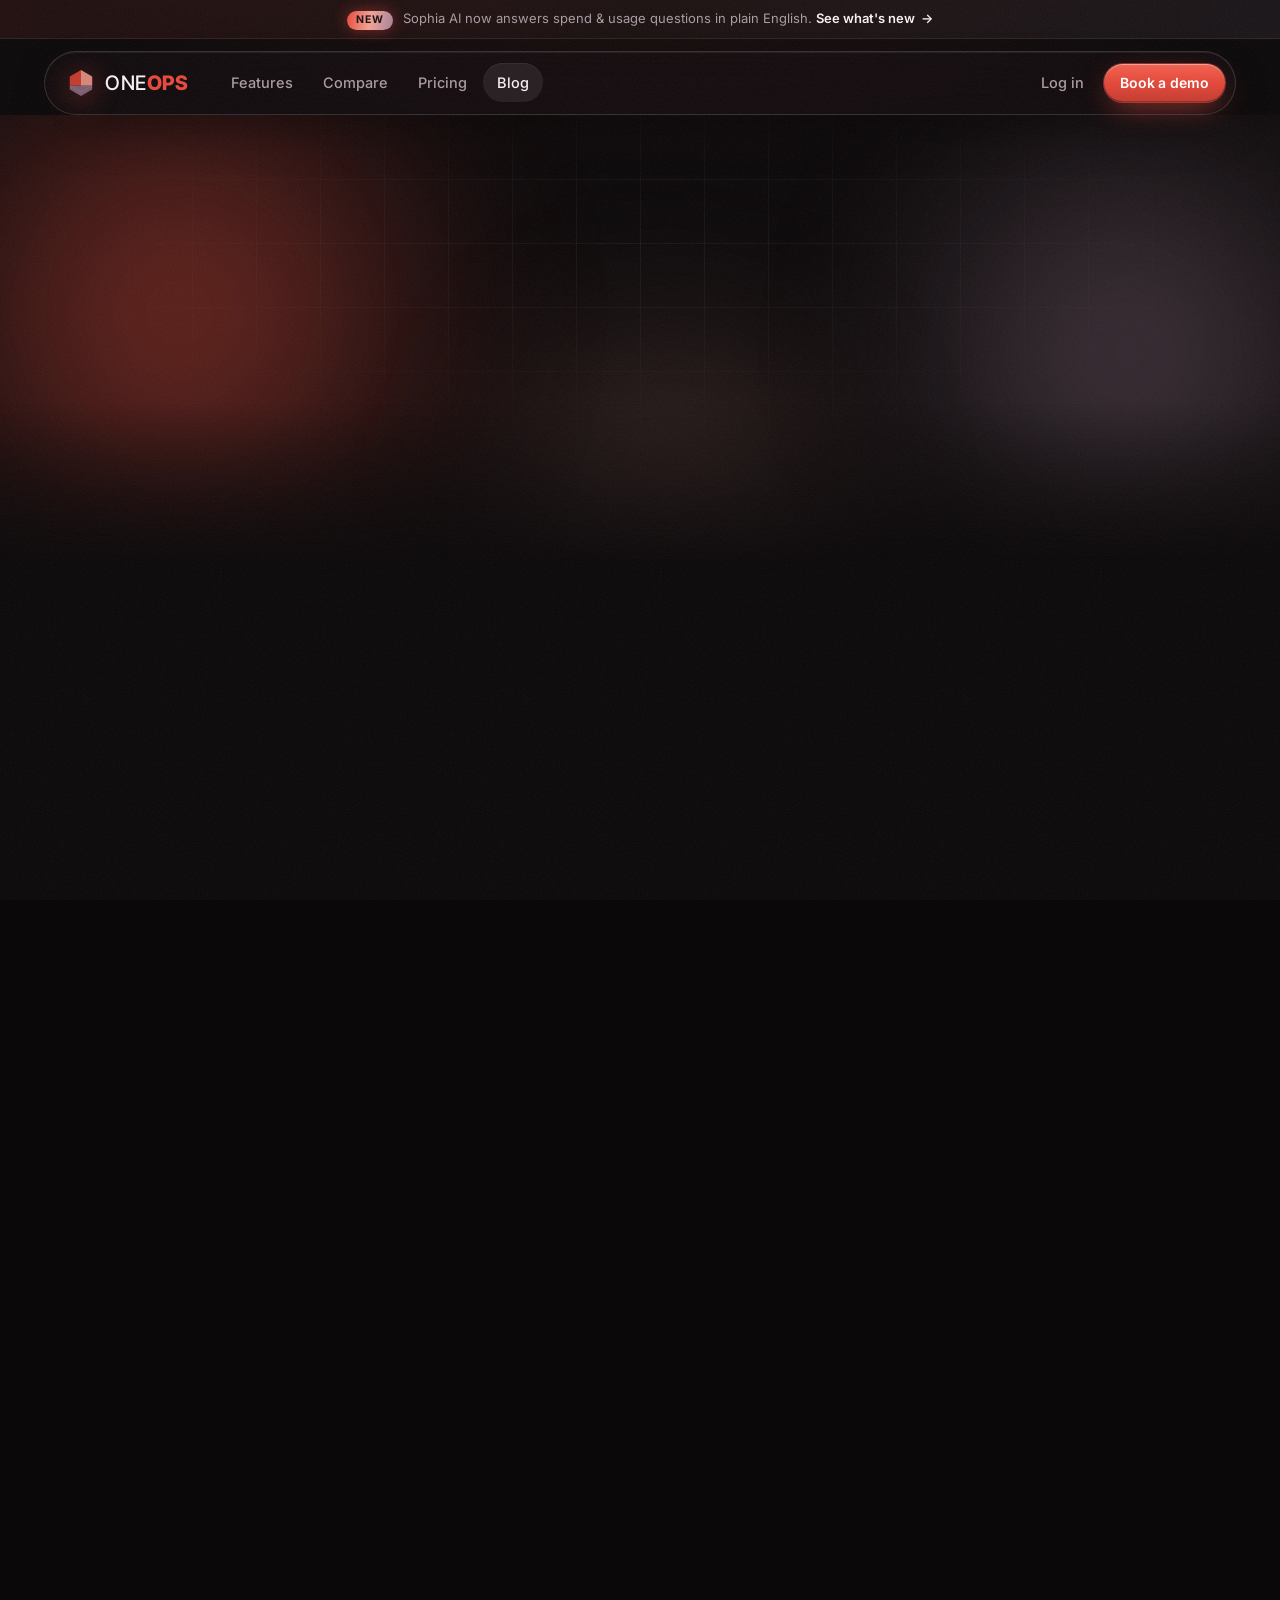
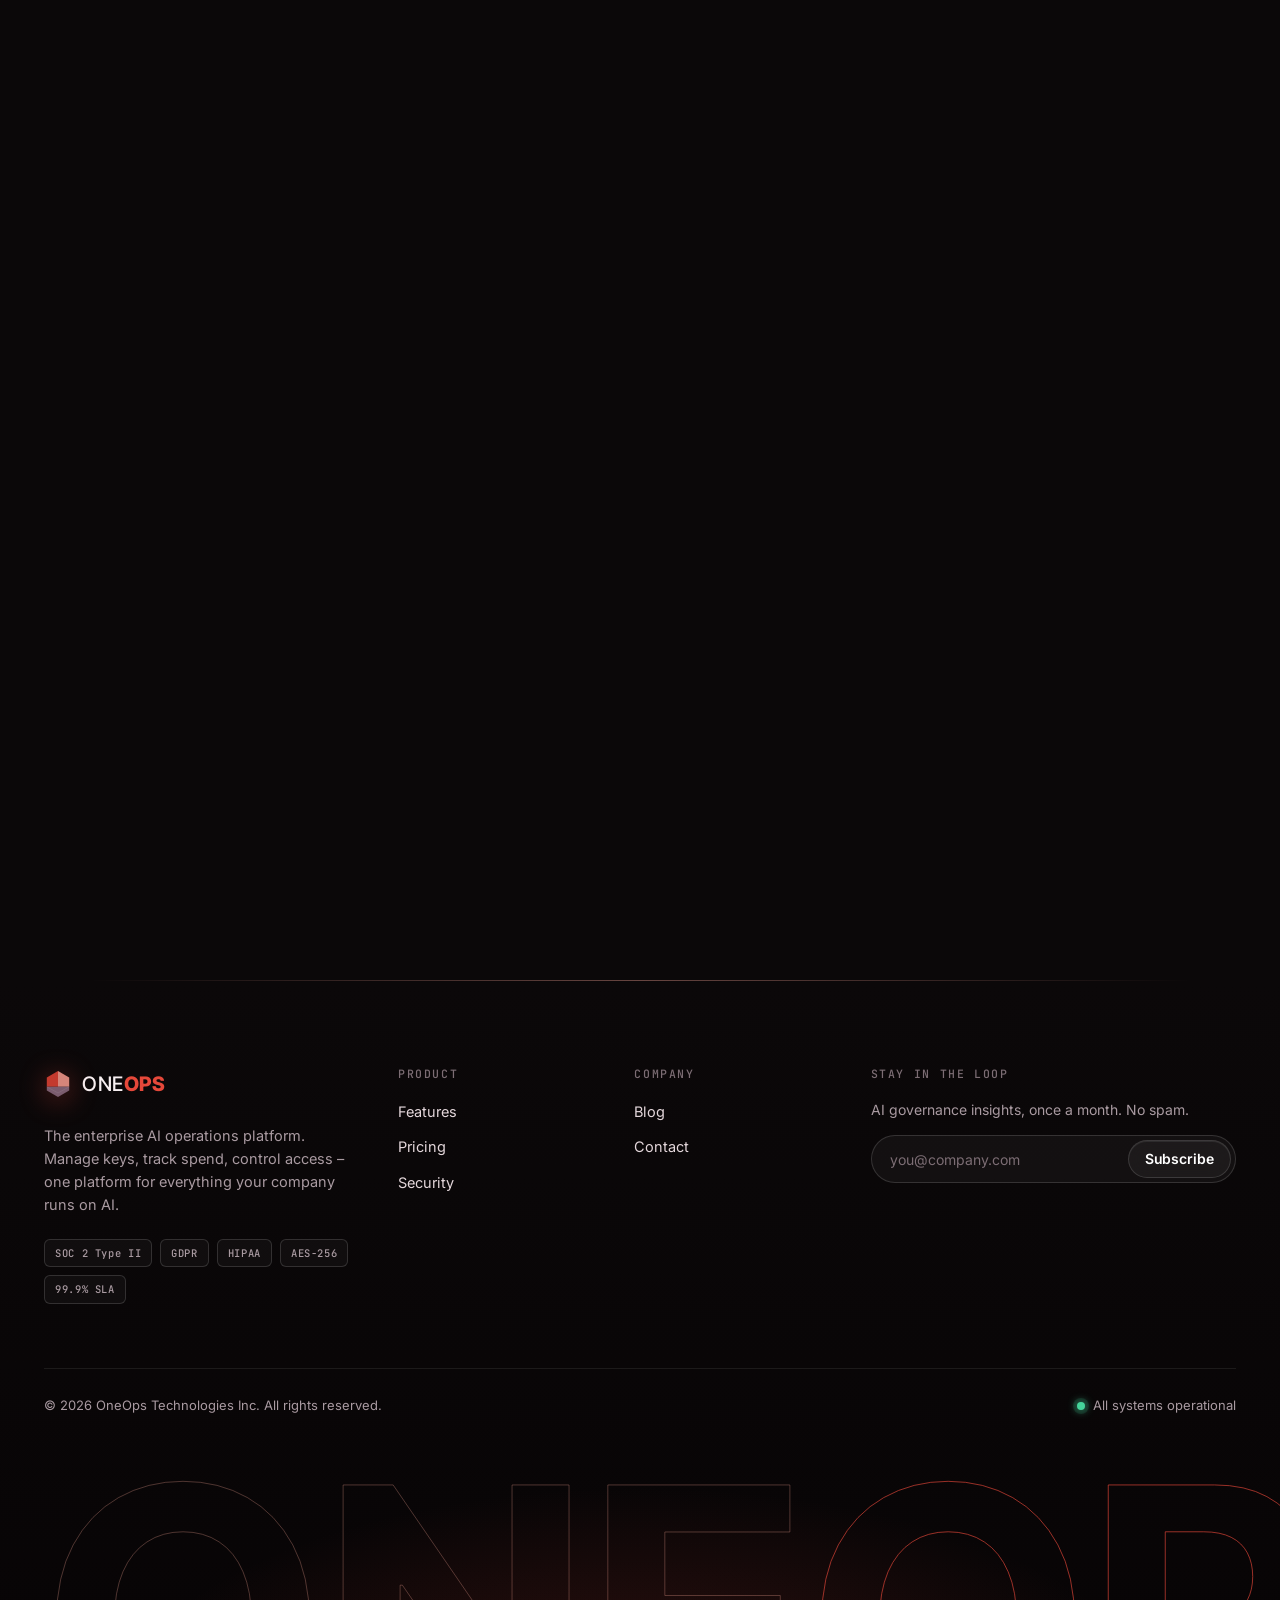
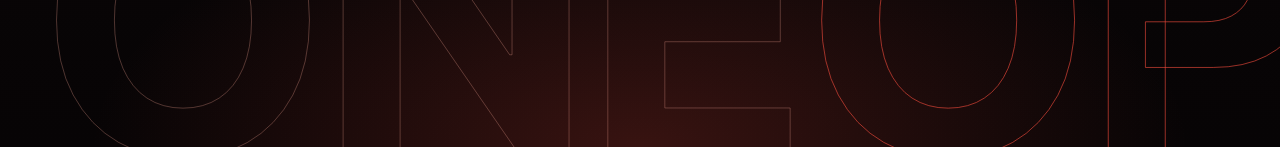
==== blog.html @ b93649b6 "Update OneOps website design (Design 3 enhancements)" ====
<!DOCTYPE html>
<html lang="en">
<head>
  <meta charset="utf-8">
  <meta name="viewport" content="width=device-width, initial-scale=1">
  <title>Blog | OneOps</title>
  <meta name="description" content="Discover strategies, frameworks, and practical solutions for governing AI, securing API keys, controlling spend, and scaling enterprise AI.">
  <meta name="theme-color" content="#0B0809">
  <link rel="icon" type="image/png" href="img/favicon.png">
  <link rel="preconnect" href="https://fonts.googleapis.com">
  <link rel="preconnect" href="https://fonts.gstatic.com" crossorigin>
  <link href="https://fonts.googleapis.com/css2?family=Inter:wght@400;500;600;700&family=Inter+Tight:wght@500;600;700;800&family=Instrument+Serif:ital@0;1&family=JetBrains+Mono:wght@400;500;600&display=swap" rel="stylesheet">
  <link rel="stylesheet" href="css/style.css">
  <link rel="stylesheet" href="css/pages.css">
  <script src="js/main.js" defer></script>
  <script src="js/fx.js" defer></script>
  <script type="application/ld+json">
  {
    "@context": "https://schema.org",
    "@type": "Blog",
    "name": "The OneOps Blog",
    "url": "https://oneops.pro/blog.html",
    "blogPost": [
      {
        "@type": "BlogPosting",
        "headline": "How to Control AI Spending Across Your Organization",
        "datePublished": "2026-09-15",
        "url": "https://oneops.pro/blog/how-to-control-ai-spending-across-your-organization.html"
      },
      {
        "@type": "BlogPosting",
        "headline": "Hidden Challenges of Managing Multiple AI Providers",
        "datePublished": "2026-08-08",
        "url": "https://oneops.pro/blog/hidden-challenges-of-managing-multiple-ai-providers.html"
      },
      {
        "@type": "BlogPosting",
        "headline": "Why AI Governance Is the Next Big Enterprise Priority",
        "datePublished": "2026-07-23",
        "url": "https://oneops.pro/blog/why-ai-governance-is-the-next-big-enterprise-priority.html"
      }
    ]
  }
  </script>
</head>
<body class="page-blog">
<div class="announce">
  <span class="tag">NEW</span><span class="hide-sm">Sophia AI now answers spend &amp; usage questions in plain English. </span><a href="index.html#beyond">See what's new <span aria-hidden="true">→</span></a>
</div>
<header class="nav" id="nav">
  <div class="container nav-inner">
    <a class="logo" href="index.html" aria-label="OneOps home">
      <svg viewBox="0 0 100 100" aria-hidden="true"><path d="M50 4 L90 27 L90 60 L50 60 Z" fill="#D5857A"/><path d="M50 4 L10 27 L10 60 L50 60 Z" fill="#C33A2E"/><path d="M10 60 L50 60 L90 60 L90 73 L50 96 L10 73 Z" fill="#7A5C6E"/><path d="M10 60 L50 82 L90 60" fill="none" stroke="#fff" stroke-opacity=".18" stroke-width="1.5"/></svg>
      <span>ONE</span><b>OPS</b>
    </a>
    <nav class="nav-links" aria-label="Primary">
      <a href="features.html">Features</a>
      <a href="index.html#compare">Compare</a>
      <a href="index.html#pricing">Pricing</a>
      <a href="blog.html" class="active" aria-current="page">Blog</a>
    </nav>
    <div class="nav-cta">
      <a class="login" href="https://app.oneops.pro">Log in</a>
      <button class="btn btn-primary btn-sm" data-open-demo>Book a demo</button>
    </div>
    <button class="nav-toggle" aria-label="Open menu" aria-expanded="false"><span></span></button>
  </div>
</header>

<main id="main">
  <section class="page-hero aurora-hero blog-hero">
    <div class="hero-bg" aria-hidden="true"></div>
    <div class="aurora" aria-hidden="true"><i></i><i></i><i></i></div>
    <div class="hero-grid" aria-hidden="true"></div>
    <div class="container">
      <div class="section-head reveal">
        <span class="eyebrow">Insights</span>
        <h1 data-split>The OneOps <span class="serif">Blog</span></h1>
        <p>Discover strategies, frameworks, and practical solutions for governing AI, securing API keys, controlling spend, and scaling enterprise AI.</p>
      </div>
    </div>
  </section>

  <div class="container">
    <div class="blog-tools reveal blur">
      <label class="search glass-search">
        <svg viewBox="0 0 24 24" fill="none" stroke="currentColor" stroke-width="2" stroke-linecap="round" stroke-linejoin="round" aria-hidden="true"><circle cx="11" cy="11" r="7"/><path d="M20 20l-3.5-3.5"/></svg>
        <span class="sr-only">Search articles</span>
        <input type="search" id="blog-search" placeholder="Search articles…" autocomplete="off">
        <kbd aria-hidden="true">/</kbd>
      </label>
    </div>

    <a class="featured-post reveal scale" data-spotlight href="blog/how-to-control-ai-spending-across-your-organization.html">
      <div class="img"><div class="px" data-parallax="-0.06" data-parallax-min="961"><img src="img/blog-1-spend-control.webp" alt="How to Control AI Spending Across Your Organization" width="1200" height="750"></div></div>
      <div class="body">
        <span class="cat">Featured · Cost Management</span>
        <h2>How to Control AI Spending Across Your Organization</h2>
        <p>Learn how to control AI spending across your organization with practical strategies for cost optimization, governance, usage monitoring, and smarter AI investments.</p>
        <div class="post-meta"><time datetime="2026-09-15">Sep 15, 2026</time><span class="sep"></span><span>7 min read</span></div>
        <span class="read-more">Read article <svg viewBox="0 0 24 24" fill="none" stroke="currentColor" stroke-width="2" stroke-linecap="round" stroke-linejoin="round" aria-hidden="true"><path d="M5 12h14M13 5l7 7-7 7"/></svg></span>
      </div>
    </a>

    <div class="post-grid">
      <a class="post-card reveal" data-spotlight href="blog/how-to-control-ai-spending-across-your-organization.html" data-title="how to control ai spending across your organization learn how to control ai spending across your organization with practical strategies for cost optimization, governance, usage monitoring, and smarter ai investments.">
          <div class="img"><img src="img/blog-1-spend-control.webp" alt="How to Control AI Spending Across Your Organization" loading="lazy" width="800" height="500"></div>
          <div class="body">
            <span class="cat">Cost Management</span>
            <h3>How to Control AI Spending Across Your Organization</h3>
            <p>Learn how to control AI spending across your organization with practical strategies for cost optimization, governance, usage monitoring, and smarter AI investments.</p>
            <div class="post-meta"><time datetime="2026-09-15">Sep 15, 2026</time><span class="sep"></span><span>7 min read</span></div>
          </div>
        </a>
      <a class="post-card reveal d1" data-spotlight href="blog/hidden-challenges-of-managing-multiple-ai-providers.html" data-title="hidden challenges of managing multiple ai providers discover the hidden challenges of managing multiple ai providers and learn how enterprise ai governance and ai api key management improve control.">
          <div class="img"><img src="img/blog-2-multi-provider.webp" alt="Hidden Challenges of Managing Multiple AI Providers" loading="lazy" width="800" height="500"></div>
          <div class="body">
            <span class="cat">Operations</span>
            <h3>Hidden Challenges of Managing Multiple AI Providers</h3>
            <p>Discover the hidden challenges of managing multiple AI providers and learn how Enterprise AI Governance and AI API key management improve control.</p>
            <div class="post-meta"><time datetime="2026-08-08">Aug 8, 2026</time><span class="sep"></span><span>6 min read</span></div>
          </div>
        </a>
      <a class="post-card reveal d2" data-spotlight href="blog/why-ai-governance-is-the-next-big-enterprise-priority.html" data-title="why ai governance is the next big enterprise priority ai governance is becoming a top enterprise priority. learn how organizations can manage ai risks, ensure compliance, and scale ai responsibly.">
          <div class="img"><img src="img/blog-3-ai-governance.webp" alt="Why AI Governance Is the Next Big Enterprise Priority" loading="lazy" width="800" height="500"></div>
          <div class="body">
            <span class="cat">Governance</span>
            <h3>Why AI Governance Is the Next Big Enterprise Priority</h3>
            <p>AI governance is becoming a top enterprise priority. Learn how organizations can manage AI risks, ensure compliance, and scale AI responsibly.</p>
            <div class="post-meta"><time datetime="2026-07-23">Jul 23, 2026</time><span class="sep"></span><span>5 min read</span></div>
          </div>
        </a>
    </div>
    <p class="no-results">No articles match your search.</p>
  </div>

  <div class="blog-spacer" aria-hidden="true"></div>
  <section class="cta">
    <div class="container">
      <div class="cta-box reveal scale">
        <svg class="cta-mark" viewBox="0 0 100 100" aria-hidden="true"><path d="M50 4 L90 27 L90 60 L50 60 Z" fill="#D5857A"/><path d="M50 4 L10 27 L10 60 L50 60 Z" fill="#C33A2E"/><path d="M10 60 L50 60 L90 60 L90 73 L50 96 L10 73 Z" fill="#7A5C6E"/><path d="M10 60 L50 82 L90 60" fill="none" stroke="#fff" stroke-opacity=".18" stroke-width="1.5"/></svg>
        <h2 data-split>Ready to get <span class="serif">started?</span></h2>
        <p>See how OneOps helps enterprises govern AI, manage API keys, and scale AI tools with confidence.</p>
        <div class="hero-ctas">
          <button class="btn btn-primary" data-open-demo data-magnetic>Book a demo <svg viewBox="0 0 24 24" fill="none" stroke="currentColor" stroke-width="2" stroke-linecap="round" stroke-linejoin="round"><path d="M5 12h14M13 5l7 7-7 7"/></svg></button>
          <button class="btn btn-outline-light" data-open-demo>Start free trial — no card needed</button>
        </div>
      </div>
    </div>
  </section>
</main>

<footer class="footer">
  <div class="container">
    <div class="footer-top">
      <div class="footer-brand">
        <a class="logo" href="index.html"><svg viewBox="0 0 100 100" aria-hidden="true"><path d="M50 4 L90 27 L90 60 L50 60 Z" fill="#D5857A"/><path d="M50 4 L10 27 L10 60 L50 60 Z" fill="#C33A2E"/><path d="M10 60 L50 60 L90 60 L90 73 L50 96 L10 73 Z" fill="#7A5C6E"/><path d="M10 60 L50 82 L90 60" fill="none" stroke="#fff" stroke-opacity=".18" stroke-width="1.5"/></svg><span>ONE</span><b>OPS</b></a>
        <p>The enterprise AI operations platform. Manage keys, track spend, control access – one platform for everything your company runs on AI.</p>
        <div class="badges"><span>SOC 2 Type II</span><span>GDPR</span><span>HIPAA</span><span>AES-256</span><span>99.9% SLA</span></div>
      </div>
      <div>
        <h4>Product</h4>
        <ul><li><a href="features.html">Features</a></li><li><a href="index.html#pricing">Pricing</a></li><li><a href="index.html#security">Security</a></li></ul>
      </div>
      <div>
        <h4>Company</h4>
        <ul><li><a href="blog.html">Blog</a></li><li><a href="#" data-open-demo>Contact</a></li></ul>
      </div>
      <div class="newsletter">
        <h4>Stay in the loop</h4>
        <p>AI governance insights, once a month. No spam.</p>
        <form class="nl" novalidate>
          <input type="email" placeholder="you@company.com" aria-label="Work email" required>
          <button class="btn btn-dark btn-sm" type="submit">Subscribe</button>
        </form>
        <div class="msg" aria-live="polite"></div>
      </div>
    </div>
    <div class="footer-bottom">
      <span>© <span data-year>2026</span> OneOps Technologies Inc. All rights reserved.</span>
      <span class="status-dot">All systems operational</span>
    </div>
    <div class="footer-word" aria-hidden="true">ONE<b>OPS</b></div>
  </div>
</footer>

<div class="modal" id="demo-modal" role="dialog" aria-modal="true" aria-labelledby="demo-title" aria-hidden="true">
  <div class="modal-backdrop" data-close-modal></div>
  <div class="modal-dialog">
    <button class="modal-close" data-close-modal aria-label="Close"><svg viewBox="0 0 24 24" fill="none" stroke="currentColor" stroke-width="2.2" stroke-linecap="round"><path d="M6 6l12 12M18 6L6 18"/></svg></button>
    <aside class="modal-aside">
      <a class="logo" style="color:#fff"><svg viewBox="0 0 100 100" aria-hidden="true"><path d="M50 4 L90 27 L90 60 L50 60 Z" fill="#D5857A"/><path d="M50 4 L10 27 L10 60 L50 60 Z" fill="#C33A2E"/><path d="M10 60 L50 60 L90 60 L90 73 L50 96 L10 73 Z" fill="#7A5C6E"/><path d="M10 60 L50 82 L90 60" fill="none" stroke="#fff" stroke-opacity=".18" stroke-width="1.5"/></svg><span>ONE</span><b style="color:var(--salmon)">OPS</b></a>
      <h3>Get early access to OneOps</h3>
      <p>Be among the first to manage your enterprise AI stack.</p>
      <ul>
        <li><svg viewBox="0 0 24 24" fill="none" stroke="currentColor" stroke-width="2.4" stroke-linecap="round" stroke-linejoin="round"><path d="M20 6L9 17l-5-5"/></svg>A personalised 30-minute walkthrough</li>
        <li><svg viewBox="0 0 24 24" fill="none" stroke="currentColor" stroke-width="2.4" stroke-linecap="round" stroke-linejoin="round"><path d="M20 6L9 17l-5-5"/></svg>14-day free trial, no credit card required</li>
        <li><svg viewBox="0 0 24 24" fill="none" stroke="currentColor" stroke-width="2.4" stroke-linecap="round" stroke-linejoin="round"><path d="M20 6L9 17l-5-5"/></svg>Connect your first provider in minutes</li>
      </ul>
      <div class="mq">“We caught a $4,000 overage before it happened.”<b>Morgan K. · CTO, Series B SaaS</b></div>
    </aside>
    <div class="modal-form">
      <h4 id="demo-title">Book your demo</h4>
      <p>Tell us a little about your team and we’ll be in touch within one business day.</p>
      <form id="demo-form" novalidate>
        <div class="form-grid">
          <div class="field"><label for="f-name">Full name <i>*</i></label><input id="f-name" name="name" required autocomplete="name"><div class="err">Please enter your name.</div></div>
          <div class="field"><label for="f-email">Work email <i>*</i></label><input id="f-email" name="email" type="email" required autocomplete="email"><div class="err">Please enter a valid work email.</div></div>
          <div class="field"><label for="f-company">Company name <i>*</i></label><input id="f-company" name="company" required autocomplete="organization"><div class="err">Please enter your company.</div></div>
          <div class="field"><label for="f-role">Job title / role <i>*</i></label><input id="f-role" name="role" required placeholder="CTO, CISO, Head of IT…"><div class="err">Please enter your role.</div></div>
          <div class="field"><label for="f-phone">Phone number</label><input id="f-phone" name="phone" type="tel" autocomplete="tel"></div>
          <div class="field"><label for="f-site">Website</label><input id="f-site" name="website" placeholder="company.com"></div>
          <div class="field full"><label for="f-msg">Requirements</label><textarea id="f-msg" name="message" placeholder="AI governance, spend or compliance needs…"></textarea></div>
        </div>
        <div class="form-foot">
          <button class="btn btn-primary btn-block" type="submit">Request my demo</button>
          <small>By submitting, you agree to our Privacy Policy. We never share your data.</small>
        </div>
      </form>
      <div class="form-success" aria-live="polite">
        <div class="ok"><svg viewBox="0 0 24 24" fill="none" stroke="currentColor" stroke-width="2.6" stroke-linecap="round" stroke-linejoin="round"><path d="M20 6L9 17l-5-5"/></svg></div>
        <h4>You’re on the list!</h4>
        <p>Thanks — our team will reach out within one business day to schedule your demo.</p>
      </div>
    </div>
  </div>
</div>
<script>
/* Blog index: press "/" to focus search */
document.addEventListener('keydown', function (e) {
  var t = e.target, s = document.getElementById('blog-search');
  if (e.key !== '/' || !s || e.ctrlKey || e.metaKey || e.altKey) return;
  if (t && (t.isContentEditable || /^(INPUT|TEXTAREA|SELECT)$/.test(t.tagName))) return;
  e.preventDefault(); s.focus();
});
</script>
</body>
</html>
---- css/style.css ----
/* =========================================================
   OneOps — Enterprise AI Governance Platform
   "Ember Night" design system — dark, cinematic, warm.
   Global stylesheet: tokens, base, FX primitives, components.
   Page CSS (home.css / pages.css) must only use these tokens.
   ========================================================= */

@font-face {
  font-family: "Thunder";
  src: url("../assets/fonts/Thunder-BoldLC.woff2") format("woff2");
  font-weight: 700 900;
  font-style: normal;
  font-display: swap;
}

@property --angle {
  syntax: "<angle>";
  inherits: false;
  initial-value: 0deg;
}

:root {
  color-scheme: dark;

  /* Surfaces */
  --bg: #0B0809;
  --bg-2: #110C0E;
  --bg-3: #171114;
  --surface: rgba(255, 255, 255, .035);
  --surface-solid: #161014;
  --surface-2: rgba(255, 255, 255, .06);

  /* Ink */
  --ink: #F7EFF1;
  --ink-2: #E4D7DB;
  --muted: #A99AA1;
  --muted-2: #7C6D74;
  --line: rgba(255, 255, 255, .08);
  --line-2: rgba(255, 255, 255, .14);

  /* Brand */
  --red: #E5483A;
  --red-600: #C33A2E;
  --red-700: #8C261D;
  --salmon: #F2A193;
  --mauve: #A3829A;
  --charcoal: #3A2E34;
  --blush: rgba(229, 72, 58, .18);
  --blush-2: rgba(229, 72, 58, .10);

  /* Status */
  --ok: #45D49A;
  --ok-bg: rgba(69, 212, 154, .12);
  --warn: #F4B860;
  --warn-bg: rgba(244, 184, 96, .12);

  --grad-brand: linear-gradient(100deg, #E5483A 0%, #F2A193 50%, #A3829A 100%);

  /* Type */
  --font: "Inter", system-ui, sans-serif;
  --font-display: "Inter Tight", "Inter", sans-serif;
  --font-serif: "Instrument Serif", Georgia, serif;
  --font-mega: "Thunder", "Inter Tight", sans-serif;
  --font-mono: "JetBrains Mono", ui-monospace, monospace;

  /* Motion */
  --ease: cubic-bezier(.2, .7, .2, 1);
  --ease-out-expo: cubic-bezier(.16, 1, .3, 1);

  /* Shape */
  --r-sm: 10px;
  --r: 14px;
  --r-lg: 20px;
  --r-xl: 28px;
  --container: 1240px;

  /* Derived (internal, but safe for page CSS to use) */
  --card-bg: linear-gradient(180deg, rgba(31, 23, 27, .92) 0%, rgba(18, 13, 15, .96) 100%);
  --card-border: linear-gradient(160deg, rgba(255, 255, 255, .17) 0%, rgba(255, 255, 255, .06) 30%, rgba(255, 255, 255, .03) 65%, rgba(242, 161, 147, .14) 100%);
  --card-border-hot: linear-gradient(160deg, rgba(242, 161, 147, .6) 0%, rgba(229, 72, 58, .22) 35%, rgba(255, 255, 255, .05) 65%, rgba(163, 130, 154, .4) 100%);
  --shadow-sm: 0 1px 2px rgba(0, 0, 0, .5);
  --shadow: inset 0 1px 0 rgba(255, 255, 255, .06), 0 1px 2px rgba(0, 0, 0, .45), 0 24px 48px -24px rgba(0, 0, 0, .85);
  --shadow-lg: inset 0 1px 0 rgba(255, 255, 255, .07), 0 2px 4px rgba(0, 0, 0, .4), 0 50px 100px -30px rgba(0, 0, 0, .9), 0 30px 80px -40px rgba(229, 72, 58, .25);
  --glow-red: 0 0 0 1px rgba(229, 72, 58, .35), 0 12px 40px -10px rgba(229, 72, 58, .55);
  --nav-h: 64px;
}

/* =========================================================
   Base
   ========================================================= */
*, *::before, *::after { box-sizing: border-box; }
html { scroll-behavior: smooth; -webkit-text-size-adjust: 100%; background: var(--bg); overflow-x: hidden; overflow-x: clip; }
body {
  margin: 0;
  font-family: var(--font);
  font-size: 16px;
  line-height: 1.6;
  color: var(--ink-2);
  background:
    radial-gradient(1100px 620px at 50% -260px, rgba(229, 72, 58, .13), transparent 70%) no-repeat,
    var(--bg);
  -webkit-font-smoothing: antialiased;
  -moz-osx-font-smoothing: grayscale;
  text-rendering: optimizeLegibility;
  overflow-x: hidden;
  overflow-x: clip;
}
/* Film grain */
body::after {
  content: ""; position: fixed; inset: 0; z-index: 80; pointer-events: none;
  opacity: .05;
  background-image: url("data:image/svg+xml,%3Csvg xmlns='http://www.w3.org/2000/svg' width='220' height='220'%3E%3Cfilter id='n'%3E%3CfeTurbulence type='fractalNoise' baseFrequency='.85' numOctaves='3' stitchTiles='stitch'/%3E%3CfeColorMatrix values='0 0 0 0 1 0 0 0 0 1 0 0 0 0 1 0 0 0 1 0'/%3E%3C/filter%3E%3Crect width='100%25' height='100%25' filter='url(%23n)'/%3E%3C/svg%3E");
  background-size: 220px 220px;
}
img, svg, video { display: block; max-width: 100%; }
a { color: inherit; text-decoration: none; }
button { font: inherit; color: inherit; cursor: pointer; border: 0; background: none; }
input, select, textarea { font: inherit; color: inherit; }
option { background: var(--surface-solid); color: var(--ink); }
h1, h2, h3, h4, h5 { font-family: var(--font-display); color: var(--ink); margin: 0; letter-spacing: -0.025em; line-height: 1.1; font-weight: 650; }
p { margin: 0; }
ul { margin: 0; padding: 0; list-style: none; }
::selection { background: rgba(229, 72, 58, .4); color: #fff; }
:focus-visible { outline: 2px solid var(--salmon); outline-offset: 3px; border-radius: 6px; }

/* Scrollbars */
* { scrollbar-width: thin; scrollbar-color: rgba(255, 255, 255, .16) transparent; }
::-webkit-scrollbar { width: 10px; height: 10px; }
::-webkit-scrollbar-track { background: transparent; }
::-webkit-scrollbar-thumb { background: rgba(255, 255, 255, .14); border-radius: 99px; border: 2px solid transparent; background-clip: padding-box; }
::-webkit-scrollbar-thumb:hover { background-color: rgba(255, 255, 255, .24); }

.container { width: 100%; max-width: var(--container); margin: 0 auto; padding: 0 24px; }
.sr-only { position: absolute; width: 1px; height: 1px; overflow: hidden; clip: rect(0 0 0 0); white-space: nowrap; }

/* =========================================================
   Typography helpers & utilities
   ========================================================= */
.serif { font-family: var(--font-serif); font-style: italic; font-weight: 400; letter-spacing: -0.01em; }
.mega { font-family: var(--font-mega); font-weight: 700; text-transform: uppercase; line-height: .85; letter-spacing: .005em; }
.mono { font-family: var(--font-mono); }
.eyebrow {
  display: inline-flex; align-items: center; gap: 10px;
  font-family: var(--font-mono); font-size: 12px; font-weight: 500; letter-spacing: .14em;
  color: var(--salmon); text-transform: uppercase;
}
.eyebrow::before {
  content: ""; width: 6px; height: 6px; border-radius: 50%; flex: none;
  background: var(--red);
  box-shadow: 0 0 0 3px rgba(229, 72, 58, .18), 0 0 12px 2px rgba(229, 72, 58, .8);
}
.section-head { max-width: 820px; margin: 0 auto 64px; text-align: center; }
.section-head.left { margin-left: 0; text-align: left; }
.section-head h2 { font-size: clamp(36px, 5vw, 68px); margin-top: 18px; font-weight: 650; letter-spacing: -0.04em; line-height: 1.02; }
.section-head p { margin-top: 20px; font-size: 18px; color: var(--muted); line-height: 1.65; }
.text-red { color: var(--red); }
.text-salmon { color: var(--salmon); }
.text-muted { color: var(--muted); }
.grad-text {
  background-image: linear-gradient(100deg, #E5483A 0%, #F2A193 25%, #A3829A 50%, #F2A193 75%, #E5483A 100%);
  background-size: 200% 100%;
  -webkit-background-clip: text; background-clip: text; color: transparent;
  -webkit-box-decoration-break: clone; box-decoration-break: clone;
  animation: shimmer 8s linear infinite;
}
@keyframes shimmer { from { background-position: 0% 50%; } to { background-position: -200% 50%; } }

/* Utility: glass surface usable by any page */
.glass {
  background: var(--card-bg) padding-box, var(--card-border) border-box;
  border: 1px solid transparent; border-radius: var(--r-lg);
  box-shadow: var(--shadow);
}
.glass-blur {
  background: rgba(22, 16, 20, .55); border: 1px solid var(--line-2);
  -webkit-backdrop-filter: blur(18px) saturate(140%); backdrop-filter: blur(18px) saturate(140%);
}
/* Utility: gradient hairline divider */
.hairline { height: 1px; border: 0; margin: 0; background: linear-gradient(90deg, transparent, rgba(242, 161, 147, .35), rgba(255, 255, 255, .12), transparent); }
/* Utility: absolutely-positioned aurora glow layer (put inside a position:relative parent) */
.aurora-glow {
  position: absolute; inset: 0; z-index: -1; pointer-events: none;
  background:
    radial-gradient(600px 360px at 20% 10%, rgba(229, 72, 58, .22), transparent 70%),
    radial-gradient(520px 340px at 85% 30%, rgba(163, 130, 154, .18), transparent 70%),
    radial-gradient(500px 300px at 50% 100%, rgba(242, 161, 147, .12), transparent 70%);
  filter: blur(10px);
}

/* =========================================================
   FX primitives (contract with js/fx.js)
   ========================================================= */
.scroll-progress {
  position: fixed; top: 0; left: 0; right: 0; height: 2px; z-index: 70; pointer-events: none;
  background: var(--grad-brand); transform-origin: 0 50%; transform: scaleX(0);
  box-shadow: 0 0 12px rgba(229, 72, 58, .7);
}
/* fx.js translates this element to the raw cursor position; the negative margins centre it */
.cursor-glow {
  position: fixed; top: 0; left: 0; z-index: 1; pointer-events: none;
  width: 520px; height: 520px; margin: -260px 0 0 -260px; border-radius: 50%;
  background: radial-gradient(closest-side, rgba(242, 161, 147, 1), rgba(229, 72, 58, .55) 45%, transparent 100%);
  opacity: .14; mix-blend-mode: screen; will-change: transform;
}
[data-magnetic] {
  transition: transform .4s var(--ease-out-expo), translate .3s var(--ease), background .3s, box-shadow .3s, border-color .3s, color .3s;
}
[data-spotlight] { position: relative; isolation: isolate; }
[data-spotlight]::before {
  content: ""; position: absolute; inset: 0; z-index: -1; border-radius: inherit; pointer-events: none;
  background: radial-gradient(400px circle at var(--mx, 50%) var(--my, 50%), rgba(242, 161, 147, .14), transparent 60%);
  opacity: 0; transition: opacity .45s var(--ease);
}
[data-spotlight]::after {
  content: ""; position: absolute; inset: -1px; border-radius: inherit; pointer-events: none; padding: 1px;
  background: radial-gradient(260px circle at var(--mx, 50%) var(--my, 50%), rgba(242, 161, 147, .85), rgba(229, 72, 58, .35) 40%, transparent 70%);
  -webkit-mask: linear-gradient(#000 0 0) content-box, linear-gradient(#000 0 0);
  -webkit-mask-composite: xor;
  mask: linear-gradient(#000 0 0) content-box exclude, linear-gradient(#000 0 0);
  opacity: 0; transition: opacity .45s var(--ease);
}
[data-spotlight]:hover::before, [data-spotlight]:hover::after { opacity: 1; }
[data-tilt] {
  transform: perspective(1000px) rotateX(var(--rx, 0)) rotateY(var(--ry, 0));
  transition: transform .6s var(--ease-out-expo), translate .4s var(--ease), box-shadow .4s;
  transform-style: preserve-3d; will-change: transform;
}
[data-split] .w { display: inline-block; overflow: hidden; vertical-align: top; padding-bottom: .1em; margin-bottom: -.1em; }
[data-split] .w > span {
  display: inline-block; transform: translateY(105%);
  transition: transform 1s var(--ease-out-expo);
  transition-delay: calc(var(--i, 0) * 40ms);
}
[data-split].in .w > span { transform: none; }
/* keep gradient text working once split into words */
.grad-text .w, .grad-text .w > span {
  background: inherit; background-size: inherit;
  -webkit-background-clip: text; background-clip: text; color: transparent;
}
.serif .w { padding-right: .06em; margin-right: -.06em; }

.reveal {
  opacity: 0; translate: 0 28px;
  transition: opacity .9s var(--ease-out-expo), translate .9s var(--ease-out-expo), scale .9s var(--ease-out-expo), filter .9s var(--ease-out-expo);
}
.reveal.scale { translate: none; scale: .94; }
.reveal.blur { translate: 0 12px; filter: blur(10px); }
.reveal.left { translate: -40px 0; }
.reveal.right { translate: 40px 0; }
.reveal.in { opacity: 1; translate: none; scale: none; filter: none; }
.reveal.d1 { transition-delay: .08s; } .reveal.d2 { transition-delay: .16s; } .reveal.d3 { transition-delay: .24s; }

/* =========================================================
   Buttons
   ========================================================= */
.btn {
  position: relative; isolation: isolate; overflow: hidden;
  display: inline-flex; align-items: center; justify-content: center; gap: 8px;
  height: 46px; padding: 0 22px; border-radius: 999px;
  font-weight: 600; font-size: 15px; letter-spacing: -0.005em; white-space: nowrap;
  transition: transform .4s var(--ease-out-expo), translate .3s var(--ease), background .3s, box-shadow .3s, color .3s, border-color .3s;
}
.btn svg { width: 16px; height: 16px; transition: transform .3s var(--ease); }
.btn:hover svg { transform: translateX(3px); }
.btn:active { translate: 0 1px; }
.btn::after {
  content: ""; position: absolute; top: 0; left: 0; width: 55%; height: 100%; z-index: -1; pointer-events: none;
  background: linear-gradient(100deg, transparent 0%, rgba(255, 255, 255, .45) 50%, transparent 100%);
  transform: translateX(-160%) skewX(-20deg); opacity: 0;
}
.btn:hover::after { opacity: 1; transform: translateX(260%) skewX(-20deg); transition: transform .9s var(--ease-out-expo), opacity .2s; }
.btn-primary {
  color: #fff;
  background: linear-gradient(180deg, #F0614F 0%, #E5483A 45%, #C33A2E 100%);
  box-shadow:
    inset 0 1px 0 rgba(255, 255, 255, .38),
    inset 0 -1px 0 rgba(0, 0, 0, .25),
    0 0 0 1px rgba(229, 72, 58, .55),
    0 10px 30px -8px rgba(229, 72, 58, .7);
}
.btn-primary:hover {
  translate: 0 -1px;
  box-shadow:
    inset 0 1px 0 rgba(255, 255, 255, .45),
    inset 0 -1px 0 rgba(0, 0, 0, .25),
    0 0 0 1px rgba(242, 161, 147, .6),
    0 16px 44px -8px rgba(229, 72, 58, .85);
}
.btn-ghost, .btn-dark {
  color: var(--ink);
  background: rgba(255, 255, 255, .045);
  border: 1px solid var(--line-2);
  box-shadow: inset 0 1px 0 rgba(255, 255, 255, .08);
  -webkit-backdrop-filter: blur(12px); backdrop-filter: blur(12px);
}
.btn-ghost::after, .btn-dark::after { background: linear-gradient(100deg, transparent, rgba(255, 255, 255, .14), transparent); }
.btn-ghost:hover, .btn-dark:hover { background: rgba(255, 255, 255, .09); border-color: rgba(255, 255, 255, .26); translate: 0 -1px; }
.btn-dark { color: #fff; }
.btn-light { background: var(--ink); color: #160F12; box-shadow: inset 0 1px 0 #fff, 0 10px 30px -10px rgba(255, 255, 255, .35); }
.btn-light::after { background: linear-gradient(100deg, transparent, rgba(229, 72, 58, .25), transparent); }
.btn-light:hover { background: #fff; translate: 0 -1px; }
.btn-outline-light { color: #fff; border: 1px solid rgba(255, 255, 255, .25); }
.btn-outline-light:hover { border-color: rgba(255, 255, 255, .6); background: rgba(255, 255, 255, .05); }
.btn-sm { height: 38px; padding: 0 16px; font-size: 14px; }
.btn-block { width: 100%; }

/* =========================================================
   Announcement + Nav
   ========================================================= */
.announce {
  position: relative; z-index: 51;
  background: linear-gradient(90deg, rgba(229, 72, 58, .10), rgba(255, 255, 255, .025) 50%, rgba(163, 130, 154, .10));
  border-bottom: 1px solid var(--line);
  color: var(--muted); font-size: 13px; text-align: center;
  padding: 8px 16px;
}
.announce a { color: var(--ink); font-weight: 600; display: inline-flex; gap: 6px; align-items: center; transition: color .2s; }
.announce a:hover { color: var(--salmon); }
.announce .tag {
  display: inline-block; background: var(--grad-brand); color: #1A0F12;
  border-radius: 999px; padding: 1px 9px; font-size: 10.5px; font-weight: 700; margin-right: 10px; letter-spacing: .08em;
  box-shadow: 0 0 16px rgba(229, 72, 58, .45);
}

.nav {
  position: sticky; top: 12px; z-index: 50;
  height: var(--nav-h); margin-top: 12px; padding: 0 16px;
  pointer-events: none;
}
.nav-inner {
  pointer-events: auto;
  display: flex; align-items: center; gap: 28px;
  height: var(--nav-h); max-width: calc(var(--container) - 48px);
  padding: 0 10px 0 22px;
  border-radius: 999px;
  background: rgba(20, 14, 17, .55);
  border: 1px solid var(--line-2);
  box-shadow: inset 0 1px 0 rgba(255, 255, 255, .07), 0 20px 50px -20px rgba(0, 0, 0, .8);
  -webkit-backdrop-filter: blur(20px) saturate(150%); backdrop-filter: blur(20px) saturate(150%);
  transition: max-width .6s var(--ease-out-expo), height .5s var(--ease-out-expo), background .4s, box-shadow .4s, border-color .4s;
}
.nav.scrolled .nav-inner {
  max-width: 1100px; height: 56px; margin-top: 4px;
  background: rgba(16, 11, 13, .78);
  border-color: rgba(255, 255, 255, .12);
  box-shadow: inset 0 1px 0 rgba(255, 255, 255, .07), 0 24px 60px -18px rgba(0, 0, 0, .9), 0 0 0 1px rgba(0, 0, 0, .4);
}
.logo { display: inline-flex; align-items: center; gap: 10px; font-family: var(--font-display); font-size: 20px; letter-spacing: .03em; color: var(--ink); flex: none; }
.logo svg { width: 28px; height: 28px; filter: drop-shadow(0 4px 14px rgba(229, 72, 58, .45)); }
.logo b { color: var(--red); font-weight: 800; margin-left: -10px; }
.logo span { font-weight: 500; }
.logo .wm { font-weight: 400; }
.nav-links { display: flex; gap: 2px; margin-right: auto; }
.nav-links a {
  position: relative; padding: 8px 14px; border-radius: 999px; font-size: 14.5px; font-weight: 500;
  color: var(--muted); transition: background .25s, color .25s;
}
.nav-links a:hover { color: var(--ink); background: rgba(255, 255, 255, .05); }
.nav-links a.active { color: var(--ink); background: rgba(255, 255, 255, .08); box-shadow: inset 0 1px 0 rgba(255, 255, 255, .06); }
.nav-cta { display: flex; align-items: center; gap: 8px; }
.nav-cta .login { font-size: 14.5px; font-weight: 500; padding: 8px 12px; color: var(--muted); transition: color .2s; }
.nav-cta .login:hover { color: var(--ink); }
.nav-toggle { display: none; width: 42px; height: 42px; border-radius: 50%; align-items: center; justify-content: center; margin-left: auto; background: rgba(255, 255, 255, .06); border: 1px solid var(--line); }
.nav-toggle span, .nav-toggle span::before, .nav-toggle span::after { display: block; width: 18px; height: 1.5px; background: var(--ink); border-radius: 2px; position: relative; transition: transform .35s var(--ease-out-expo), background .25s; }
.nav-toggle span::before, .nav-toggle span::after { content: ""; position: absolute; left: 0; }
.nav-toggle span::before { top: -6px; }
.nav-toggle span::after { top: 6px; }
.nav.open .nav-toggle span { background: transparent; }
.nav.open .nav-toggle span::before { transform: translateY(6px) rotate(45deg); }
.nav.open .nav-toggle span::after { transform: translateY(-6px) rotate(-45deg); }

/* =========================================================
   Hero (generic) + pill
   ========================================================= */
.hero { position: relative; isolation: isolate; padding: 96px 0 48px; overflow: hidden; }
.hero-bg {
  position: absolute; inset: 0; z-index: -1; pointer-events: none;
  background:
    radial-gradient(900px 480px at 50% -80px, rgba(229, 72, 58, .32), transparent 70%),
    radial-gradient(640px 420px at 92% 25%, rgba(163, 130, 154, .20), transparent 70%),
    radial-gradient(560px 380px at 4% 45%, rgba(242, 161, 147, .12), transparent 70%);
}
.hero-grid {
  position: absolute; inset: 0; z-index: -1; pointer-events: none;
  background-image: linear-gradient(rgba(255, 255, 255, .05) 1px, transparent 1px), linear-gradient(90deg, rgba(255, 255, 255, .05) 1px, transparent 1px);
  background-size: 64px 64px;
  -webkit-mask-image: radial-gradient(ellipse 70% 55% at 50% 15%, #000 20%, transparent 75%);
  mask-image: radial-gradient(ellipse 70% 55% at 50% 15%, #000 20%, transparent 75%);
}
.hero-copy { text-align: center; max-width: 1060px; margin: 0 auto; }
.pill {
  display: inline-flex; align-items: center; gap: 10px;
  padding: 5px 14px 5px 5px; border-radius: 999px;
  background: rgba(255, 255, 255, .045); border: 1px solid var(--line-2);
  font-size: 13px; font-weight: 500; color: var(--ink-2);
  box-shadow: inset 0 1px 0 rgba(255, 255, 255, .07), 0 8px 30px -10px rgba(229, 72, 58, .35);
  -webkit-backdrop-filter: blur(12px); backdrop-filter: blur(12px);
}
.pill .dot {
  background: var(--grad-brand); color: #1A0F12; font-weight: 700; padding: 2px 10px; border-radius: 999px; font-size: 11px; letter-spacing: .06em;
}
.hero h1 { font-size: clamp(44px, 7.4vw, 96px); font-weight: 650; margin: 28px 0 0; letter-spacing: -0.045em; line-height: .98; }
.hero .lede { font-size: clamp(17px, 1.6vw, 20px); color: var(--muted); max-width: 720px; margin: 26px auto 0; line-height: 1.6; }
.hero-ctas { display: flex; gap: 12px; justify-content: center; margin-top: 36px; flex-wrap: wrap; }
.hero-ctas .btn { height: 52px; padding: 0 26px; font-size: 15.5px; }
.hero-note { margin-top: 20px; font-size: 13px; color: var(--muted); display: flex; justify-content: center; gap: 8px 20px; flex-wrap: wrap; }
.hero-note span { display: inline-flex; align-items: center; gap: 6px; }
.hero-note svg { width: 15px; height: 15px; color: var(--ok); filter: drop-shadow(0 0 6px rgba(69, 212, 154, .5)); }

/* =========================================================
   App mockup components (shared)
   ========================================================= */
.app-frame {
  position: relative; margin: 64px auto 0; max-width: 1120px;
  background: linear-gradient(180deg, #171014, #0F0A0C);
  border: 1px solid var(--line-2); border-radius: var(--r-xl);
  box-shadow: var(--shadow-lg), 0 0 0 1px rgba(0, 0, 0, .5);
  overflow: hidden;
}
.app-frame::before {
  content: ""; position: absolute; inset: 0; border-radius: inherit; pointer-events: none; z-index: 2;
  background: linear-gradient(180deg, rgba(255, 255, 255, .07), transparent 22%);
  box-shadow: inset 0 1px 0 rgba(255, 255, 255, .12);
}
.app-top { display: flex; align-items: center; gap: 14px; padding: 12px 18px; border-bottom: 1px solid var(--line); background: rgba(255, 255, 255, .025); }
.dots { display: flex; gap: 6px; }
.dots i { width: 11px; height: 11px; border-radius: 50%; background: rgba(255, 255, 255, .12); }
.dots i:nth-child(1) { background: #E5483A; box-shadow: 0 0 8px rgba(229, 72, 58, .6); }
.dots i:nth-child(2) { background: #F4B860; }
.dots i:nth-child(3) { background: #45D49A; }
.app-url { flex: 1; max-width: 360px; margin: 0 auto; background: rgba(0, 0, 0, .3); border: 1px solid var(--line); border-radius: 8px; padding: 5px 12px; font-size: 12px; color: var(--muted); text-align: center; font-family: var(--font-mono); overflow: hidden; text-overflow: ellipsis; white-space: nowrap; }
.app-body { display: grid; grid-template-columns: 210px 1fr; min-height: 460px; }
.app-side { border-right: 1px solid var(--line); padding: 18px 12px; background: rgba(255, 255, 255, .015); }
.app-side .brand { display: flex; align-items: center; gap: 8px; padding: 4px 10px 18px; font-family: var(--font-display); font-size: 14px; letter-spacing: .06em; color: var(--ink); }
.app-side .brand svg { width: 20px; height: 20px; }
.app-side .brand b { color: var(--red); }
.app-tab { position: relative; display: flex; width: 100%; align-items: center; gap: 10px; padding: 9px 10px; border-radius: 9px; font-size: 13.5px; color: var(--muted); font-weight: 500; text-align: left; transition: background .2s, color .2s; }
.app-tab svg { width: 16px; height: 16px; flex: none; }
.app-tab:hover { background: rgba(255, 255, 255, .05); color: var(--ink); }
.app-tab.active { background: linear-gradient(90deg, rgba(229, 72, 58, .18), rgba(229, 72, 58, .04)); color: var(--salmon); box-shadow: inset 0 0 0 1px rgba(229, 72, 58, .22); }
.app-side .side-foot { margin-top: 24px; padding: 12px; border-radius: 10px; background: rgba(255, 255, 255, .04); border: 1px solid var(--line); font-size: 12px; color: var(--muted); }
.app-side .side-foot b { display: block; color: var(--ink); font-size: 13px; margin-bottom: 6px; }
.app-main { padding: 22px 24px; min-width: 0; }
.app-view { display: none; animation: fadeUp .5s var(--ease-out-expo); }
.app-view.active { display: block; }
.view-head { display: flex; align-items: center; justify-content: space-between; margin-bottom: 18px; gap: 12px; flex-wrap: wrap; }
.view-head h4 { font-size: 18px; letter-spacing: -0.01em; }
.view-head .sub { font-size: 12.5px; color: var(--muted); }

.chip { display: inline-flex; align-items: center; gap: 6px; padding: 4px 10px; border-radius: 999px; font-size: 12px; font-weight: 600; border: 1px solid var(--line-2); background: rgba(255, 255, 255, .04); color: var(--ink-2); white-space: nowrap; }
.chip.ok { background: var(--ok-bg); color: var(--ok); border-color: rgba(69, 212, 154, .22); }
.chip.warn { background: var(--warn-bg); color: var(--warn); border-color: rgba(244, 184, 96, .22); }
.chip.red { background: var(--blush-2); color: var(--salmon); border-color: rgba(229, 72, 58, .28); }
.chip.ok::before, .chip.warn::before, .chip.red::before { content: ""; width: 6px; height: 6px; border-radius: 50%; background: currentColor; box-shadow: 0 0 8px currentColor; }

.stat-row { display: grid; grid-template-columns: repeat(4, 1fr); gap: 12px; }
.stat { border: 1px solid var(--line); border-radius: var(--r); padding: 14px; background: linear-gradient(180deg, rgba(255, 255, 255, .045), rgba(255, 255, 255, .015)); box-shadow: inset 0 1px 0 rgba(255, 255, 255, .05); min-width: 0; }
.stat .k { font-size: 11px; color: var(--muted); font-weight: 600; text-transform: uppercase; letter-spacing: .08em; }
.stat .v { font-family: var(--font-display); font-size: 26px; font-weight: 700; margin-top: 6px; letter-spacing: -0.02em; color: var(--ink); }
.stat .d { font-size: 12px; color: var(--muted); margin-top: 2px; }
.stat .d.up { color: var(--salmon); }
.meter { height: 6px; border-radius: 99px; background: rgba(255, 255, 255, .07); margin-top: 10px; overflow: hidden; box-shadow: inset 0 1px 2px rgba(0, 0, 0, .4); }
.meter i { display: block; height: 100%; border-radius: inherit; background: linear-gradient(90deg, var(--mauve), var(--salmon) 50%, var(--red)); width: 0; transition: width 1.4s var(--ease-out-expo); box-shadow: 0 0 12px rgba(229, 72, 58, .65); }
.panels { display: grid; grid-template-columns: 1.1fr 1fr; gap: 12px; margin-top: 12px; }
.panel { border: 1px solid var(--line); border-radius: var(--r); padding: 16px; background: rgba(255, 255, 255, .025); min-width: 0; }
.panel h5 { margin: 0 0 14px; font-size: 13px; font-weight: 600; color: var(--ink-2); display: flex; justify-content: space-between; align-items: center; letter-spacing: -0.005em; font-family: var(--font); }
.panel h5 span { color: var(--muted); font-weight: 500; }

.bars { display: flex; align-items: flex-end; gap: 14px; height: 150px; padding-top: 10px; }
.bars .bar { flex: 1; display: flex; flex-direction: column; align-items: center; gap: 8px; height: 100%; justify-content: flex-end; min-width: 0; }
.bars .bar i { width: 100%; max-width: 54px; border-radius: 8px 8px 3px 3px; background: linear-gradient(180deg, var(--salmon), var(--red)); height: 0; transition: height 1.2s var(--ease-out-expo); position: relative; box-shadow: 0 0 22px -2px rgba(229, 72, 58, .55), inset 0 1px 0 rgba(255, 255, 255, .35); }
.bars .bar:nth-child(2) i { background: linear-gradient(180deg, #F7C2B8, var(--salmon)); box-shadow: 0 0 22px -4px rgba(242, 161, 147, .5), inset 0 1px 0 rgba(255, 255, 255, .35); }
.bars .bar:nth-child(3) i { background: linear-gradient(180deg, #C8A9BE, var(--mauve)); box-shadow: 0 0 22px -4px rgba(163, 130, 154, .5), inset 0 1px 0 rgba(255, 255, 255, .3); }
.bars .bar:nth-child(4) i { background: linear-gradient(180deg, #6E5A64, #4A3B42); box-shadow: inset 0 1px 0 rgba(255, 255, 255, .2); }
.bars .bar b { font-size: 12px; font-weight: 600; color: var(--ink); }
.bars .bar span { font-size: 11.5px; color: var(--muted); }

.keylist li { display: flex; align-items: center; gap: 10px; padding: 10px 0; border-top: 1px solid var(--line); font-size: 13px; }
.keylist li:first-child { border-top: 0; padding-top: 0; }
.keylist .prov { width: 30px; height: 30px; border-radius: 8px; display: grid; place-items: center; font-size: 11px; font-weight: 700; color: #fff; flex: none; box-shadow: inset 0 1px 0 rgba(255, 255, 255, .25); }
.keylist .meta { flex: 1; min-width: 0; }
.keylist .meta b { display: block; font-weight: 600; color: var(--ink); }
.keylist .meta code { font-family: var(--font-mono); font-size: 11.5px; color: var(--muted); }
.p-anth { background: #C9785F; } .p-goog { background: #5B7FC9; } .p-oai { background: #3A3A3F; } .p-aws { background: #D9892B; } .p-az { background: #3C78C2; } .p-mis { background: #E2603A; } .p-groq { background: #8A6A7E; }

.table { width: 100%; border-collapse: collapse; font-size: 13px; }
.table th { text-align: left; font-size: 11px; text-transform: uppercase; letter-spacing: .08em; color: var(--muted); font-weight: 600; padding: 0 10px 10px; border-bottom: 1px solid var(--line); }
.table td { padding: 12px 10px; border-bottom: 1px solid var(--line); vertical-align: middle; color: var(--ink-2); }
.table tr:last-child td { border-bottom: 0; }
.table tbody tr { transition: background .2s; }
.table tbody tr:hover { background: rgba(255, 255, 255, .025); }
.table .name { display: flex; align-items: center; gap: 10px; font-weight: 600; color: var(--ink); }
.table code { font-family: var(--font-mono); font-size: 11.5px; color: var(--muted); }
.table-wrap { overflow-x: auto; }

.team-grid { display: grid; grid-template-columns: repeat(3, 1fr); gap: 12px; }
.team-card { border: 1px solid var(--line); border-radius: var(--r); padding: 14px; background: rgba(255, 255, 255, .03); min-width: 0; }
.team-card .t { display: flex; align-items: center; gap: 10px; margin-bottom: 12px; }
.team-card .badge { width: 36px; height: 36px; border-radius: 10px; display: grid; place-items: center; font-weight: 700; font-size: 11px; letter-spacing: .04em; color: #fff; flex: none; box-shadow: inset 0 1px 0 rgba(255, 255, 255, .25); }
.team-card .t b { display: block; font-size: 14px; color: var(--ink); }
.team-card .t span { font-size: 12px; color: var(--muted); }
.team-card .models { display: flex; flex-direction: column; gap: 6px; }
.team-card .models span { display: flex; align-items: center; justify-content: space-between; font-size: 12.5px; padding: 7px 10px; border-radius: 8px; background: rgba(255, 255, 255, .04); color: var(--ink-2); }
.toggle { width: 26px; height: 15px; border-radius: 99px; background: var(--ok); position: relative; flex: none; box-shadow: 0 0 10px rgba(69, 212, 154, .45); }
.toggle::after { content: ""; position: absolute; top: 2px; right: 2px; width: 11px; height: 11px; border-radius: 50%; background: #fff; }

.hbars li { display: grid; grid-template-columns: minmax(80px, 130px) 1fr 64px; align-items: center; gap: 12px; font-size: 13px; padding: 7px 0; color: var(--ink-2); }
.hbars .track { height: 10px; border-radius: 99px; background: rgba(255, 255, 255, .06); overflow: hidden; box-shadow: inset 0 1px 2px rgba(0, 0, 0, .4); }
.hbars .track i { display: block; height: 100%; border-radius: inherit; background: linear-gradient(90deg, var(--mauve), var(--salmon) 55%, var(--red)); width: 0; transition: width 1.3s var(--ease-out-expo); box-shadow: 0 0 14px rgba(229, 72, 58, .55); }
.hbars li b { text-align: right; font-weight: 600; color: var(--ink); }

.alert-box { display: flex; gap: 12px; align-items: flex-start; padding: 12px 14px; border-radius: var(--r); background: var(--warn-bg); border: 1px solid rgba(244, 184, 96, .22); color: #F7D49E; font-size: 13px; margin-top: 12px; }
.alert-box svg { width: 18px; height: 18px; flex: none; margin-top: 1px; color: var(--warn); }

/* =========================================================
   Logo strip / marquee
   ========================================================= */
.logos { padding: 56px 0 24px; }
.logos p { text-align: center; font-size: 13px; color: var(--muted); font-weight: 500; letter-spacing: .02em; }
.marquee { position: relative; overflow: hidden; margin-top: 24px; -webkit-mask-image: linear-gradient(90deg, transparent, #000 12%, #000 88%, transparent); mask-image: linear-gradient(90deg, transparent, #000 12%, #000 88%, transparent); }
.marquee-track { display: flex; gap: 56px; width: max-content; animation: marquee 38s linear infinite; }
.marquee:hover .marquee-track { animation-play-state: paused; }
.marquee-item { display: inline-flex; align-items: center; gap: 10px; font-family: var(--font-display); font-weight: 600; font-size: 20px; color: var(--muted-2); letter-spacing: -0.01em; white-space: nowrap; transition: color .3s; }
.marquee-item:hover { color: var(--ink); }
.marquee-item i { width: 26px; height: 26px; border-radius: 7px; display: grid; place-items: center; background: rgba(255, 255, 255, .05); border: 1px solid var(--line); font-style: normal; font-size: 12px; color: var(--ink-2); }
@keyframes marquee { to { transform: translateX(-50%); } }

/* =========================================================
   Glass cards — shared treatment
   ========================================================= */
.problem-card, .bento-card, .step, .quote, .plan, .trust-item, .feature-visual .card,
.post-card, .featured-post, .tab-panel, .spend-card, .stats-grid, .compare-wrap, .roi {
  background: var(--card-bg) padding-box, var(--card-border) border-box;
  border: 1px solid transparent;
  box-shadow: var(--shadow);
}
.problem-card, .bento-card, .step, .quote, .plan, .trust-item, .post-card, .featured-post {
  transition: translate .5s var(--ease-out-expo), box-shadow .5s var(--ease-out-expo), transform .6s var(--ease-out-expo);
}
.problem-card:hover, .bento-card:hover, .step:hover, .quote:hover, .plan:hover, .trust-item:hover, .post-card:hover, .featured-post:hover {
  --card-border: var(--card-border-hot);
  translate: 0 -4px;
  box-shadow: inset 0 1px 0 rgba(255, 255, 255, .08), 0 2px 4px rgba(0, 0, 0, .4), 0 40px 70px -30px rgba(0, 0, 0, .9), 0 20px 60px -30px rgba(229, 72, 58, .35);
}

/* =========================================================
   Stats band
   ========================================================= */
.stats-band { padding: 40px 0 16px; }
.stats-grid { display: grid; grid-template-columns: repeat(4, 1fr); border-radius: var(--r-lg); overflow: hidden; }
.stats-grid > div { padding: 30px 28px; border-left: 1px solid var(--line); min-width: 0; }
.stats-grid > div:first-child { border-left: 0; }
.stats-grid .n { font-family: var(--font-display); font-size: 44px; font-weight: 700; letter-spacing: -0.04em; color: var(--ink); line-height: 1.05; }
.stats-grid .n em { font-style: normal; background: var(--grad-brand); -webkit-background-clip: text; background-clip: text; color: transparent; }
.stats-grid .l { color: var(--muted); font-size: 14px; margin-top: 6px; }

/* =========================================================
   Sections
   ========================================================= */
.section { padding: 128px 0; position: relative; }
.section.tight { padding: 88px 0; }
.section.alt { background: linear-gradient(180deg, var(--bg) 0%, var(--bg-2) 14%, var(--bg-2) 86%, var(--bg) 100%); }
.section.dark {
  background:
    radial-gradient(900px 480px at 50% 0%, rgba(229, 72, 58, .17), transparent 70%),
    radial-gradient(700px 420px at 100% 100%, rgba(163, 130, 154, .12), transparent 70%),
    radial-gradient(600px 380px at 0% 70%, rgba(242, 161, 147, .06), transparent 70%),
    #080506;
  color: var(--ink-2);
  overflow: hidden;
}
.section.alt::before, .section.dark::before {
  content: ""; position: absolute; top: 0; left: 50%; translate: -50% 0; width: min(1100px, 92%); height: 1px; pointer-events: none;
  background: linear-gradient(90deg, transparent, rgba(242, 161, 147, .35) 30%, rgba(255, 255, 255, .14) 50%, rgba(242, 161, 147, .35) 70%, transparent);
}
.section.dark::before { background: linear-gradient(90deg, transparent, rgba(229, 72, 58, .6) 50%, transparent); box-shadow: 0 0 24px 2px rgba(229, 72, 58, .4); }
.section.dark h2, .section.dark h3, .section.dark h4 { color: var(--ink); }
.section.dark .section-head p { color: var(--muted); }
.section.dark .eyebrow { color: var(--salmon); }

/* Problem */
.problem-grid { display: grid; grid-template-columns: repeat(3, 1fr); gap: 20px; }
.problem-card { position: relative; padding: 32px; border-radius: var(--r-lg); overflow: hidden; }
.problem-card .ic { width: 48px; height: 48px; border-radius: 14px; display: grid; place-items: center; background: linear-gradient(160deg, rgba(229, 72, 58, .28), rgba(229, 72, 58, .08)); color: var(--salmon); margin-bottom: 24px; box-shadow: inset 0 0 0 1px rgba(229, 72, 58, .3), 0 10px 30px -10px rgba(229, 72, 58, .6); }
.problem-card .ic svg { width: 22px; height: 22px; }
.problem-card h3 { font-size: 21px; margin-bottom: 10px; }
.problem-card p { color: var(--muted); font-size: 15.5px; }
.problem-card .num { position: absolute; top: 24px; right: 26px; font-family: var(--font-mono); font-size: 12px; color: rgba(255, 255, 255, .28); }
.problem-quote { margin-top: 32px; display: flex; align-items: center; justify-content: center; gap: 14px; color: var(--muted); font-size: 15px; text-align: center; flex-wrap: wrap; }
.problem-quote strong { color: var(--ink); font-weight: 600; }

/* Feature rows */
.feature { display: grid; grid-template-columns: 1fr 1.1fr; gap: 80px; align-items: center; padding: 64px 0; }
.feature + .feature { border-top: 1px solid transparent; border-image: linear-gradient(90deg, transparent, var(--line-2), transparent) 1; }
.feature.reverse .feature-copy { order: 2; }
.feature > *, .split-hero > *, .tabs-wrap > *, .roi > * { min-width: 0; }
.feature-copy .tagline { display: inline-flex; align-items: center; gap: 10px; font-family: var(--font-mono); font-size: 12px; color: var(--salmon); font-weight: 500; letter-spacing: .1em; text-transform: uppercase; }
.feature-copy .tagline b { display: grid; place-items: center; width: 26px; height: 26px; border-radius: 8px; background: var(--blush-2); border: 1px solid rgba(229, 72, 58, .3); font-weight: 700; color: var(--salmon); }
.feature-copy h3 { font-size: clamp(30px, 3.4vw, 46px); margin: 18px 0; font-weight: 650; letter-spacing: -0.035em; line-height: 1.05; }
.feature-copy > p { color: var(--muted); font-size: 17px; line-height: 1.65; }
.checks { margin-top: 28px; display: grid; gap: 12px; }
.checks li { display: flex; gap: 12px; align-items: flex-start; font-size: 15.5px; color: var(--ink-2); }
.checks li svg { width: 20px; height: 20px; flex: none; color: var(--salmon); margin-top: 2px; filter: drop-shadow(0 0 6px rgba(229, 72, 58, .5)); }
.feature-visual { position: relative; isolation: isolate; }
.feature-visual .card { border-radius: var(--r-lg); padding: 24px; position: relative; z-index: 1; overflow-x: auto; box-shadow: var(--shadow-lg); }
.feature-visual::before {
  content: ""; position: absolute; inset: 8% -4% -6% 6%; z-index: 0; border-radius: var(--r-xl); pointer-events: none;
  background: radial-gradient(closest-side, rgba(229, 72, 58, .32), rgba(163, 130, 154, .12) 60%, transparent);
  filter: blur(30px);
}
.floating {
  position: absolute; z-index: 2;
  background: rgba(24, 17, 21, .72); border: 1px solid var(--line-2); border-radius: var(--r);
  -webkit-backdrop-filter: blur(16px) saturate(150%); backdrop-filter: blur(16px) saturate(150%);
  box-shadow: inset 0 1px 0 rgba(255, 255, 255, .08), 0 20px 40px -12px rgba(0, 0, 0, .8);
  padding: 10px 14px; font-size: 13px; display: flex; align-items: center; gap: 10px;
  animation: float 6s ease-in-out infinite;
}
.floating .fi { width: 30px; height: 30px; border-radius: 8px; display: grid; place-items: center; background: var(--blush); color: var(--salmon); flex: none; }
.floating .fi svg { width: 16px; height: 16px; }
.floating b { display: block; font-size: 13px; color: var(--ink); }
.floating span { color: var(--muted); font-size: 12px; }
@keyframes float { 50% { transform: translateY(-8px); } }

/* DLP demo */
.dlp { font-size: 14px; }
.dlp .prompt { background: rgba(0, 0, 0, .25); border: 1px solid var(--line); border-radius: var(--r); padding: 16px; line-height: 1.75; min-height: 120px; color: var(--ink-2); box-shadow: inset 0 1px 0 rgba(255, 255, 255, .04); }
.dlp .who { display: flex; align-items: center; gap: 10px; margin-bottom: 12px; font-size: 13px; color: var(--muted); }
.dlp .who .av { width: 26px; height: 26px; border-radius: 50%; background: var(--mauve); color: #fff; display: grid; place-items: center; font-size: 11px; font-weight: 700; }
.pii { border-radius: 5px; padding: 1px 5px; transition: background .4s, color .4s, box-shadow .4s; font-weight: 500; }
.pii.raw { background: rgba(229, 72, 58, .18); color: #FFB8AC; box-shadow: inset 0 -2px 0 rgba(229, 72, 58, .6); }
.pii.red { background: rgba(255, 255, 255, .08); color: var(--ink); font-family: var(--font-mono); font-size: 12px; box-shadow: inset 0 0 0 1px var(--line-2); }
.dlp .flow { display: flex; align-items: center; gap: 10px; margin: 14px 0; font-size: 12.5px; color: var(--muted); }
.dlp .flow .line { flex: 1; height: 2px; background: repeating-linear-gradient(90deg, var(--line-2) 0 6px, transparent 6px 12px); position: relative; overflow: hidden; }
.dlp .flow .line::after { content: ""; position: absolute; left: -30%; top: 0; height: 100%; width: 30%; background: linear-gradient(90deg, transparent, var(--red), var(--salmon)); box-shadow: 0 0 10px var(--red); animation: scan 2.2s linear infinite; }
@keyframes scan { to { left: 100%; } }
.dlp .log { display: grid; gap: 8px; }
.dlp .log div { display: flex; justify-content: space-between; align-items: center; gap: 10px; padding: 9px 12px; border-radius: 9px; border: 1px solid var(--line); background: rgba(255, 255, 255, .02); font-size: 12.5px; }
.dlp .log code { font-family: var(--font-mono); color: var(--muted); font-size: 11.5px; }

/* KB */
.kb-docs li { display: flex; align-items: center; gap: 12px; padding: 11px 12px; border-radius: 10px; border: 1px solid var(--line); background: rgba(255, 255, 255, .02); margin-bottom: 8px; font-size: 13.5px; }
.kb-docs .doc-ic { width: 32px; height: 32px; border-radius: 8px; background: rgba(163, 130, 154, .14); display: grid; place-items: center; color: var(--mauve); flex: none; }
.kb-docs .doc-ic svg { width: 16px; height: 16px; }
.kb-docs .meta { flex: 1; min-width: 0; }
.kb-docs .meta b { display: block; font-weight: 600; color: var(--ink); }
.kb-docs .meta span { font-size: 12px; color: var(--muted); }
.saving {
  margin-top: 14px; padding: 16px 18px; border-radius: var(--r);
  background: radial-gradient(300px 120px at 100% 0%, rgba(229, 72, 58, .35), transparent 70%), linear-gradient(120deg, #1F1418, #140D10);
  border: 1px solid rgba(229, 72, 58, .25);
  color: #fff; display: flex; align-items: center; justify-content: space-between; gap: 12px; flex-wrap: wrap;
}
.saving b { font-family: var(--font-display); font-size: 28px; letter-spacing: -0.02em; }
.saving span { font-size: 13px; color: var(--muted); }

/* Bento */
.bento { display: grid; grid-template-columns: repeat(6, 1fr); gap: 20px; }
.bento-card { grid-column: span 3; position: relative; overflow: hidden; border-radius: var(--r-lg); padding: 32px; display: flex; flex-direction: column; }
.bento-card.wide { grid-column: span 4; }
.bento-card.narrow { grid-column: span 2; }
.bento-card .ic { width: 46px; height: 46px; border-radius: 14px; display: grid; place-items: center; background: linear-gradient(160deg, rgba(229, 72, 58, .25), rgba(229, 72, 58, .06)); color: var(--salmon); margin-bottom: 20px; box-shadow: inset 0 0 0 1px rgba(229, 72, 58, .25); }
.bento-card .ic svg { width: 22px; height: 22px; }
.bento-card h3 { font-size: 22px; margin-bottom: 10px; }
.bento-card p { color: var(--muted); font-size: 15.5px; }
.bento-card .pills { display: flex; flex-wrap: wrap; gap: 8px; margin-top: auto; padding-top: 22px; }
.bento-card.feature-dark {
  background:
    radial-gradient(520px 320px at 100% 0%, rgba(229, 72, 58, .28), transparent 65%) padding-box,
    radial-gradient(400px 260px at 0% 100%, rgba(163, 130, 154, .16), transparent 65%) padding-box,
    linear-gradient(160deg, #1E1317, #0E090B) padding-box,
    var(--card-border) border-box;
  color: var(--ink-2);
}
.bento-card.feature-dark h3 { color: var(--ink); }
.bento-card.feature-dark p { color: var(--muted); }
.bento-card.feature-dark .ic { background: rgba(242, 161, 147, .16); color: var(--salmon); }
.bento-card.feature-dark .chip { background: rgba(255, 255, 255, .06); border-color: rgba(255, 255, 255, .12); color: var(--ink); }
.chat { margin-top: 22px; display: grid; gap: 10px; }
.chat .msg { max-width: 86%; padding: 10px 14px; border-radius: 14px; font-size: 13.5px; line-height: 1.5; }
.chat .msg.q { justify-self: end; background: linear-gradient(180deg, #EE5A4B, #C33A2E); color: #fff; border-bottom-right-radius: 4px; box-shadow: 0 8px 24px -8px rgba(229, 72, 58, .6); }
.chat .msg.a { background: rgba(255, 255, 255, .06); color: var(--ink-2); border-bottom-left-radius: 4px; border: 1px solid var(--line); }
.chat .msg.a b { color: var(--ink); }
.typing { display: inline-flex; gap: 4px; }
.typing i { width: 6px; height: 6px; border-radius: 50%; background: var(--muted); animation: blink 1.2s infinite; }
.typing i:nth-child(2) { animation-delay: .2s; } .typing i:nth-child(3) { animation-delay: .4s; }
@keyframes blink { 50% { opacity: .2; } }

/* How it works */
.steps { display: grid; grid-template-columns: repeat(3, 1fr); gap: 20px; counter-reset: step; position: relative; }
.step { position: relative; z-index: 1; padding: 32px; border-radius: var(--r-lg); }
.step .n { display: inline-flex; align-items: center; gap: 10px; font-family: var(--font-mono); font-size: 12px; color: var(--salmon); font-weight: 500; letter-spacing: .08em; text-transform: uppercase; }
.step .n b { width: 36px; height: 36px; border-radius: 50%; display: grid; place-items: center; background: linear-gradient(180deg, #F0614F, #C33A2E); color: #fff; font-size: 14px; box-shadow: var(--glow-red), inset 0 1px 0 rgba(255, 255, 255, .35); }
.step h3 { font-size: 21px; margin: 22px 0 10px; }
.step p { color: var(--muted); font-size: 15.5px; }
.step .provs { display: flex; gap: 6px; margin-top: 20px; flex-wrap: wrap; }
.step .provs span { width: 30px; height: 30px; border-radius: 8px; display: grid; place-items: center; color: #fff; font-size: 10.5px; font-weight: 700; box-shadow: inset 0 1px 0 rgba(255, 255, 255, .25); }
.steps::before { content: ""; position: absolute; top: 50px; left: 12%; right: 12%; height: 1px; background: linear-gradient(90deg, transparent, rgba(229, 72, 58, .55), rgba(242, 161, 147, .4), transparent); box-shadow: 0 0 14px rgba(229, 72, 58, .5); z-index: 0; }

/* Compare */
.compare-wrap { border-radius: var(--r-lg); overflow-x: auto; }
.compare { width: 100%; border-collapse: separate; border-spacing: 0; min-width: 760px; }
.compare th, .compare td { padding: 16px 20px; text-align: center; border-bottom: 1px solid var(--line); font-size: 14.5px; color: var(--ink-2); }
.compare th:first-child, .compare td:first-child { text-align: left; color: var(--ink-2); font-weight: 500; }
.compare thead th { font-family: var(--font-display); font-size: 16px; font-weight: 650; padding: 22px 20px; background: #140E11; color: var(--ink); position: sticky; top: 0; }
.compare thead th small { display: block; font-family: var(--font); font-weight: 500; font-size: 12px; color: var(--muted); margin-top: 2px; }
.compare tbody tr:last-child td { border-bottom: 0; }
.compare tbody tr td { transition: background .2s; }
.compare tbody tr:hover td { background: rgba(255, 255, 255, .025); }
.compare .us {
  background: linear-gradient(180deg, rgba(229, 72, 58, .10), rgba(229, 72, 58, .07)) !important;
  color: var(--ink); font-weight: 600;
  box-shadow: inset 1px 0 0 rgba(229, 72, 58, .4), inset -1px 0 0 rgba(229, 72, 58, .4);
}
.compare thead .us {
  background: linear-gradient(180deg, #F0614F, #C33A2E) !important; color: #fff;
  box-shadow: inset 0 1px 0 rgba(255, 255, 255, .35), 0 -10px 40px -6px rgba(229, 72, 58, .7);
}
.compare thead .us small { color: rgba(255, 255, 255, .82); }
.compare tbody tr:hover td.us { background: rgba(229, 72, 58, .16) !important; }
.compare tbody tr:last-child td.us { box-shadow: inset 1px 0 0 rgba(229, 72, 58, .4), inset -1px 0 0 rgba(229, 72, 58, .4), inset 0 -1px 0 rgba(229, 72, 58, .4), 0 20px 40px -10px rgba(229, 72, 58, .35); }
.compare .muted { color: var(--muted); font-size: 13.5px; }
.compare svg { width: 20px; height: 20px; display: inline-block; vertical-align: middle; }
.yes { color: var(--ok); } .no { color: var(--muted-2); } .part { color: var(--warn); }
.compare .us .yes { color: var(--salmon); filter: drop-shadow(0 0 6px rgba(229, 72, 58, .7)); }
.compare-note { display: flex; gap: 10px 24px; justify-content: center; flex-wrap: wrap; margin-top: 20px; font-size: 13px; color: var(--muted); }
.compare-note span { display: inline-flex; align-items: center; gap: 6px; }
.compare-note svg { width: 16px; height: 16px; }

/* Testimonials */
.quotes { display: grid; grid-template-columns: repeat(3, 1fr); gap: 20px; }
.quote { padding: 32px; border-radius: var(--r-lg); display: flex; flex-direction: column; gap: 24px; }
.quote .stars { display: flex; gap: 2px; color: var(--salmon); }
.quote .stars svg { width: 16px; height: 16px; }
.quote blockquote { margin: 0; font-size: 17px; line-height: 1.6; color: var(--ink-2); flex: 1; }
.quote .by { display: flex; align-items: center; gap: 12px; padding-top: 20px; border-top: 1px solid var(--line); }
.quote .av { width: 44px; height: 44px; border-radius: 50%; display: grid; place-items: center; font-weight: 700; color: #fff; font-size: 14px; flex: none; box-shadow: inset 0 1px 0 rgba(255, 255, 255, .25); }
.quote .by b { display: block; font-size: 15px; color: var(--ink); }
.quote .by span { font-size: 13px; color: var(--muted); }
.quote .by .av { color: #fff; font-size: 14px; }
.quote.highlight {
  background: radial-gradient(400px 260px at 100% 0%, rgba(242, 161, 147, .35), transparent 70%) padding-box, linear-gradient(160deg, #E5483A, #8C261D) padding-box, linear-gradient(160deg, rgba(255, 255, 255, .4), rgba(255, 255, 255, .05)) border-box;
  color: #fff;
  box-shadow: inset 0 1px 0 rgba(255, 255, 255, .25), 0 30px 70px -25px rgba(229, 72, 58, .6);
}
.quote.highlight blockquote { color: #fff; }
.quote.highlight .stars { color: #fff; }
.quote.highlight .by { border-color: rgba(255, 255, 255, .2); }
.quote.highlight .by b { color: #fff; }
.quote.highlight .by span { color: rgba(255, 255, 255, .78); }

/* ROI calculator */
.roi { display: grid; grid-template-columns: 1fr 1fr; border-radius: var(--r-xl); overflow: hidden; box-shadow: var(--shadow-lg); }
.roi-in { padding: 44px; }
.roi-in h3 { font-size: 26px; margin-bottom: 8px; }
.roi-in > p { color: var(--muted); margin-bottom: 30px; }
.field-range { margin-bottom: 26px; }
.field-range label { display: flex; justify-content: space-between; gap: 12px; font-size: 14.5px; font-weight: 500; margin-bottom: 12px; color: var(--ink-2); }
.field-range output { font-family: var(--font-display); font-weight: 700; color: var(--ink); font-size: 16px; }
input[type="range"] { -webkit-appearance: none; appearance: none; width: 100%; height: 6px; border-radius: 99px; background: linear-gradient(90deg, var(--red), var(--salmon) var(--p, 50%), rgba(255, 255, 255, .1) var(--p, 50%)); outline: none; }
input[type="range"]::-webkit-slider-thumb { -webkit-appearance: none; width: 22px; height: 22px; border-radius: 50%; background: #fff; border: 0; box-shadow: 0 0 0 4px rgba(229, 72, 58, .35), 0 0 20px rgba(229, 72, 58, .7); cursor: grab; }
input[type="range"]::-moz-range-thumb { width: 20px; height: 20px; border-radius: 50%; background: #fff; border: 0; box-shadow: 0 0 0 4px rgba(229, 72, 58, .35), 0 0 20px rgba(229, 72, 58, .7); cursor: grab; }
input[type="range"]:focus-visible { outline: 2px solid var(--salmon); outline-offset: 6px; }
.seg { display: inline-flex; padding: 4px; border-radius: 999px; background: rgba(0, 0, 0, .3); border: 1px solid var(--line); flex-wrap: wrap; }
.seg button { padding: 7px 14px; border-radius: 999px; font-size: 13.5px; font-weight: 500; color: var(--muted); transition: background .25s, color .25s; }
.seg button:hover { color: var(--ink); }
.seg button.active { background: rgba(255, 255, 255, .1); color: var(--ink); box-shadow: inset 0 1px 0 rgba(255, 255, 255, .1), 0 2px 8px rgba(0, 0, 0, .4); }
.roi-out {
  padding: 44px; color: #fff; display: flex; flex-direction: column; position: relative; overflow: hidden;
  background: radial-gradient(500px 300px at 100% 0%, rgba(229, 72, 58, .32), transparent 70%), linear-gradient(155deg, #1D1317, #0C0809 80%);
  border-left: 1px solid var(--line);
}
.roi-out::after { content: ""; position: absolute; width: 360px; height: 360px; right: -140px; bottom: -160px; border-radius: 50%; background: radial-gradient(closest-side, rgba(163, 130, 154, .28), transparent); pointer-events: none; }
.roi-out .k { font-family: var(--font-mono); font-size: 12px; text-transform: uppercase; letter-spacing: .12em; color: var(--salmon); font-weight: 500; }
.roi-out .big { font-family: var(--font-display); font-size: clamp(44px, 6vw, 68px); font-weight: 700; letter-spacing: -0.04em; margin: 8px 0 4px; color: #fff; text-shadow: 0 0 40px rgba(229, 72, 58, .45); }
.roi-out .big small { font-size: 18px; font-weight: 500; color: var(--muted); letter-spacing: 0; text-shadow: none; }
.roi-break { display: grid; gap: 12px; margin: 26px 0; position: relative; z-index: 1; }
.roi-break div { display: flex; justify-content: space-between; gap: 12px; padding-bottom: 12px; border-bottom: 1px solid var(--line); font-size: 14.5px; color: var(--ink-2); }
.roi-break b { color: #fff; }
.roi-out .fine { font-size: 12px; color: var(--muted-2); margin-top: auto; padding-top: 16px; position: relative; z-index: 1; }
.roi-out .btn { position: relative; z-index: 1; align-self: flex-start; }

/* Pricing */
.pricing { display: grid; grid-template-columns: repeat(3, 1fr); gap: 20px; align-items: stretch; }
.plan { position: relative; border-radius: var(--r-xl); padding: 36px; display: flex; flex-direction: column; }
.plan h3 { font-size: 20px; }
.plan .desc { color: var(--muted); font-size: 14.5px; margin-top: 8px; min-height: 46px; }
.plan .price { display: flex; align-items: baseline; gap: 6px; margin: 26px 0; font-family: var(--font-display); }
.plan .price b { font-size: 56px; font-weight: 700; letter-spacing: -0.045em; color: var(--ink); line-height: 1; }
.plan .price span { color: var(--muted); font-family: var(--font); font-size: 15px; }
.plan ul { display: grid; gap: 12px; margin: 26px 0 0; padding-top: 26px; border-top: 1px solid var(--line); }
.plan li { display: flex; gap: 10px; font-size: 15px; color: var(--ink-2); }
.plan li svg { width: 18px; height: 18px; color: var(--salmon); flex: none; margin-top: 3px; }
.plan.popular {
  background:
    radial-gradient(420px 260px at 50% 0%, rgba(229, 72, 58, .22), transparent 70%) padding-box,
    linear-gradient(180deg, #1D1317, #110B0E) padding-box,
    conic-gradient(from var(--angle), rgba(255, 255, 255, .08) 0deg, rgba(255, 255, 255, .08) 190deg, var(--red) 250deg, var(--salmon) 290deg, var(--mauve) 325deg, rgba(255, 255, 255, .08) 360deg) border-box;
  color: #fff;
  translate: 0 -8px;
  box-shadow: inset 0 1px 0 rgba(255, 255, 255, .08), 0 40px 90px -30px rgba(229, 72, 58, .55), 0 0 0 1px rgba(0, 0, 0, .3);
  animation: spin-border 6s linear infinite;
}
.plan.popular:hover { translate: 0 -12px; box-shadow: inset 0 1px 0 rgba(255, 255, 255, .08), 0 50px 100px -30px rgba(229, 72, 58, .7); }
@keyframes spin-border { to { --angle: 360deg; } }
.plan.popular h3, .plan.popular .price b { color: #fff; }
.plan.popular .desc, .plan.popular .price span { color: var(--muted); }
.plan.popular ul { border-color: var(--line); }
.plan.popular li { color: var(--ink-2); }
.plan.popular li svg { color: var(--salmon); }
.plan .badge-pop { position: absolute; top: 22px; right: 22px; background: var(--grad-brand); color: #1A0F12; font-size: 11.5px; font-weight: 700; padding: 5px 12px; border-radius: 999px; letter-spacing: .02em; box-shadow: 0 0 20px rgba(229, 72, 58, .5); }
.pricing-foot { text-align: center; margin-top: 32px; color: var(--muted); font-size: 14.5px; }

/* Trust */
.trust { display: grid; grid-template-columns: repeat(5, 1fr); gap: 14px; }
.trust-item { display: flex; align-items: center; gap: 12px; padding: 18px; border-radius: var(--r); min-width: 0; }
.trust-item .ic { width: 42px; height: 42px; border-radius: 50%; display: grid; place-items: center; background: rgba(255, 255, 255, .05); color: var(--salmon); border: 1px solid var(--line-2); flex: none; }
.trust-item .ic svg { width: 20px; height: 20px; }
.trust-item b { display: block; font-size: 14.5px; color: var(--ink); }
.trust-item span { font-size: 12.5px; color: var(--muted); }

/* FAQ */
.faq-wrap { display: grid; grid-template-columns: 1fr 1.6fr; gap: 72px; align-items: start; }
.faq-side { position: sticky; top: 110px; }
.faq-side h2 { font-size: clamp(36px, 4.4vw, 56px); margin: 16px 0 18px; letter-spacing: -0.04em; line-height: 1.02; }
.faq-side p { color: var(--muted); margin-bottom: 26px; }
.faq-item { border-bottom: 1px solid var(--line); }
.faq-item:first-child { border-top: 1px solid var(--line); }
.faq-q { width: 100%; display: flex; justify-content: space-between; align-items: center; gap: 20px; padding: 26px 0; text-align: left; font-family: var(--font-display); font-size: 19px; font-weight: 600; letter-spacing: -0.015em; color: var(--ink); transition: color .2s; }
.faq-q:hover { color: var(--salmon); }
.faq-q .pm { width: 32px; height: 32px; border-radius: 50%; border: 1px solid var(--line-2); display: grid; place-items: center; flex: none; color: var(--ink-2); transition: transform .45s var(--ease-out-expo), background .3s, border-color .3s, box-shadow .3s, color .3s; }
.faq-q .pm svg { width: 14px; height: 14px; }
.faq-item.open .pm { transform: rotate(45deg); background: var(--red); border-color: var(--red); color: #fff; box-shadow: 0 0 20px rgba(229, 72, 58, .6); }
.faq-a { display: grid; grid-template-rows: 0fr; transition: grid-template-rows .45s var(--ease-out-expo); }
.faq-a > div { overflow: hidden; }
.faq-item.open .faq-a { grid-template-rows: 1fr; }
.faq-a .inner { padding: 0 48px 28px 0; color: var(--muted); font-size: 16px; line-height: 1.7; }
.faq-a ul { margin-top: 12px; display: grid; gap: 6px; }
.faq-a li { padding-left: 20px; position: relative; }
.faq-a li::before { content: ""; position: absolute; left: 2px; top: 10px; width: 6px; height: 6px; border-radius: 50%; background: var(--salmon); box-shadow: 0 0 8px var(--red); }

/* Final CTA */
.cta { padding: 0 0 128px; }
.cta-box {
  position: relative; isolation: isolate; overflow: hidden; border-radius: 36px; padding: 104px 40px; text-align: center;
  background:
    radial-gradient(760px 360px at 50% -40px, rgba(229, 72, 58, .45), transparent 70%),
    radial-gradient(600px 300px at 0% 100%, rgba(163, 130, 154, .22), transparent 70%),
    radial-gradient(600px 300px at 100% 100%, rgba(242, 161, 147, .14), transparent 70%),
    linear-gradient(180deg, #170F12, #0B0708);
  border: 1px solid var(--line-2);
  box-shadow: inset 0 1px 0 rgba(255, 255, 255, .1), 0 60px 120px -40px rgba(229, 72, 58, .4);
  color: #fff;
}
.cta-box::before {
  content: ""; position: absolute; inset: 0; pointer-events: none; z-index: -1;
  background-image: linear-gradient(rgba(255, 255, 255, .05) 1px, transparent 1px), linear-gradient(90deg, rgba(255, 255, 255, .05) 1px, transparent 1px);
  background-size: 48px 48px;
  -webkit-mask-image: radial-gradient(ellipse 60% 70% at 50% 40%, #000, transparent);
  mask-image: radial-gradient(ellipse 60% 70% at 50% 40%, #000, transparent);
}
.cta-box > * { position: relative; }
.cta-box h2 { color: #fff; font-size: clamp(36px, 5.6vw, 72px); font-weight: 650; letter-spacing: -0.045em; line-height: 1; max-width: 860px; margin: 0 auto; }
.cta-box p { color: var(--ink-2); font-size: 18px; max-width: 640px; margin: 22px auto 0; }
.cta-box .hero-ctas { margin-top: 38px; }
.cta-mark { width: 68px; height: 68px; margin: 0 auto 28px; filter: drop-shadow(0 10px 40px rgba(229, 72, 58, .75)); }

/* =========================================================
   Footer
   ========================================================= */
.footer {
  position: relative; overflow: hidden; isolation: isolate;
  padding: 88px 0 0; background: linear-gradient(180deg, var(--bg), #070405);
}
.footer::before {
  content: ""; position: absolute; top: 0; left: 50%; translate: -50% 0; width: min(1100px, 92%); height: 1px;
  background: linear-gradient(90deg, transparent, rgba(242, 161, 147, .4), transparent);
}
.footer::after {
  content: ""; position: absolute; left: 50%; bottom: -260px; translate: -50% 0; width: 1100px; max-width: 140%; height: 520px; z-index: -1; pointer-events: none;
  background: radial-gradient(closest-side, rgba(229, 72, 58, .22), transparent);
}
.footer-top { display: grid; grid-template-columns: 1.6fr repeat(2, 1fr) 1.4fr; gap: 40px; }
.footer-brand p { color: var(--muted); font-size: 14.5px; margin-top: 18px; max-width: 320px; }
.footer h4 { font-family: var(--font-mono); font-size: 11.5px; text-transform: uppercase; letter-spacing: .14em; color: var(--muted-2); margin-bottom: 18px; font-weight: 500; }
.footer ul { display: grid; gap: 10px; }
.footer ul a { font-size: 14.5px; color: var(--ink-2); transition: color .2s; }
.footer ul a:hover { color: var(--salmon); }
.newsletter p { font-size: 14px; color: var(--muted); margin-bottom: 14px; }
.newsletter form { display: flex; gap: 6px; padding: 4px; border-radius: 999px; background: rgba(255, 255, 255, .04); border: 1px solid var(--line-2); transition: border-color .25s, box-shadow .25s; }
.newsletter form:focus-within { border-color: rgba(229, 72, 58, .7); box-shadow: 0 0 0 4px rgba(229, 72, 58, .14), 0 0 30px -6px rgba(229, 72, 58, .5); }
.newsletter input { flex: 1; min-width: 0; height: 38px; padding: 0 14px; border-radius: 999px; border: 0; background: transparent; font-size: 14px; color: var(--ink); }
.newsletter input::placeholder { color: var(--muted-2); }
.newsletter input:focus { outline: none; }
.newsletter .msg { font-size: 13px; color: var(--ok); margin-top: 8px; min-height: 18px; }
.badges { display: flex; gap: 8px; flex-wrap: wrap; margin-top: 22px; }
.badges span { font-family: var(--font-mono); font-size: 10.5px; font-weight: 500; letter-spacing: .06em; padding: 5px 10px; border-radius: 6px; border: 1px solid var(--line-2); color: var(--muted); background: rgba(255, 255, 255, .03); }
.footer-bottom { display: flex; justify-content: space-between; align-items: center; gap: 12px 20px; margin-top: 64px; padding-top: 26px; border-top: 1px solid var(--line); font-size: 13px; color: var(--muted); flex-wrap: wrap; }
.status-dot { display: inline-flex; align-items: center; gap: 8px; }
.status-dot::before { content: ""; width: 8px; height: 8px; border-radius: 50%; background: var(--ok); box-shadow: 0 0 0 4px var(--ok-bg), 0 0 10px var(--ok); animation: pulse 2.4s ease-in-out infinite; }
@keyframes pulse { 50% { box-shadow: 0 0 0 7px rgba(69, 212, 154, 0), 0 0 14px var(--ok); } }
.socials { display: flex; gap: 8px; }
.socials a { width: 36px; height: 36px; border-radius: 50%; display: grid; place-items: center; border: 1px solid var(--line-2); color: var(--ink-2); transition: all .25s; }
.socials a:hover { color: #fff; background: var(--red); border-color: var(--red); box-shadow: 0 0 20px rgba(229, 72, 58, .5); }
.socials svg { width: 16px; height: 16px; }
.footer-word {
  font-family: var(--font-mega); font-weight: 700; text-transform: uppercase;
  font-size: clamp(110px, 29vw, 440px); line-height: .8; letter-spacing: .01em;
  text-align: center; margin: 56px 0 -.06em; white-space: nowrap;
  color: transparent; -webkit-text-stroke: 1px rgba(242, 161, 147, .3);
  background-image: linear-gradient(180deg, rgba(242, 161, 147, .9), rgba(229, 72, 58, .55) 45%, rgba(163, 130, 154, .05) 95%);
  background-repeat: no-repeat; background-position: 50% 100%; background-size: 100% 0%;
  -webkit-background-clip: text; background-clip: text;
  user-select: none; pointer-events: none;
  transition: background-size 1.6s var(--ease-out-expo);
}
.footer-word b { font-weight: inherit; -webkit-text-stroke: 1px rgba(229, 72, 58, .65); }
.footer:hover .footer-word { background-size: 100% 100%; }
@supports (animation-timeline: view()) {
  .footer-word { animation: footerFill linear both; animation-timeline: view(); animation-range: entry 0% cover 45%; }
  @keyframes footerFill { from { background-size: 100% 0%; } to { background-size: 100% 100%; } }
}

/* =========================================================
   Modal & forms
   ========================================================= */
.modal { position: fixed; inset: 0; z-index: 100; display: none; align-items: center; justify-content: center; padding: 20px; }
.modal.open { display: flex; }
.modal-backdrop { position: absolute; inset: 0; background: rgba(5, 3, 4, .7); -webkit-backdrop-filter: blur(10px); backdrop-filter: blur(10px); animation: fade .3s; }
.modal-dialog {
  position: relative; width: 100%; max-width: 940px; max-height: calc(100vh - 40px); overflow: auto;
  background: linear-gradient(180deg, rgba(26, 19, 22, .96), rgba(14, 10, 12, .98));
  border: 1px solid var(--line-2); border-radius: var(--r-xl);
  box-shadow: inset 0 1px 0 rgba(255, 255, 255, .08), 0 60px 140px -30px rgba(0, 0, 0, .95), 0 0 120px -40px rgba(229, 72, 58, .45);
  display: grid; grid-template-columns: .9fr 1.2fr; animation: pop .5s var(--ease-out-expo);
}
.modal-aside {
  padding: 44px; color: #fff; display: flex; flex-direction: column; position: relative; overflow: hidden;
  background: radial-gradient(420px 300px at 0% 0%, rgba(229, 72, 58, .35), transparent 70%), radial-gradient(360px 260px at 100% 100%, rgba(163, 130, 154, .2), transparent 70%), #140D10;
  border-right: 1px solid var(--line);
}
.modal-aside h3 { color: #fff; font-size: 28px; margin: 22px 0 12px; letter-spacing: -0.03em; }
.modal-aside p { color: var(--muted); font-size: 15px; }
.modal-aside ul { margin-top: 26px; display: grid; gap: 14px; }
.modal-aside li { display: flex; gap: 10px; font-size: 14.5px; color: var(--ink-2); }
.modal-aside li svg { width: 18px; height: 18px; color: var(--salmon); flex: none; margin-top: 2px; }
.modal-aside .mq { margin-top: auto; padding-top: 30px; font-family: var(--font-serif); font-size: 19px; line-height: 1.4; color: var(--ink-2); font-style: italic; }
.modal-aside .mq b { display: block; font-family: var(--font); font-style: normal; color: var(--muted); margin-top: 10px; font-size: 13px; font-weight: 500; }
.modal-form { padding: 44px; }
.modal-form h4 { font-size: 24px; letter-spacing: -0.03em; }
.modal-form > p { color: var(--muted); font-size: 14.5px; margin: 6px 0 26px; }
.modal-close { position: absolute; top: 14px; right: 14px; width: 38px; height: 38px; border-radius: 50%; display: grid; place-items: center; background: rgba(255, 255, 255, .06); border: 1px solid var(--line); z-index: 2; transition: background .2s, transform .3s var(--ease-out-expo); color: var(--ink); }
.modal-close:hover { background: rgba(255, 255, 255, .12); transform: rotate(90deg); }
.modal-close svg { width: 16px; height: 16px; }
.form-grid { display: grid; grid-template-columns: 1fr 1fr; gap: 14px; }
.form-grid .full { grid-column: 1 / -1; }
.field { min-width: 0; }
.field label { display: block; font-size: 13px; font-weight: 500; margin-bottom: 7px; color: var(--ink-2); }
.field label i { color: var(--salmon); font-style: normal; }
.field input, .field select, .field textarea {
  width: 100%; height: 46px; padding: 0 14px; border-radius: 12px;
  border: 1px solid var(--line-2); background: rgba(255, 255, 255, .035); color: var(--ink); font-size: 14.5px;
  box-shadow: inset 0 1px 2px rgba(0, 0, 0, .3);
  transition: border-color .25s, box-shadow .25s, background .25s;
}
.field input::placeholder, .field textarea::placeholder { color: var(--muted-2); }
.field textarea { height: 96px; padding: 12px 14px; resize: vertical; }
.field input:hover, .field select:hover, .field textarea:hover { border-color: rgba(255, 255, 255, .22); }
.field input:focus, .field select:focus, .field textarea:focus {
  outline: none; border-color: var(--red); background: rgba(229, 72, 58, .05);
  box-shadow: 0 0 0 4px rgba(229, 72, 58, .16), 0 0 28px -4px rgba(229, 72, 58, .5);
}
.field.invalid input, .field.invalid select, .field.invalid textarea { border-color: var(--red); box-shadow: 0 0 0 3px rgba(229, 72, 58, .14); }
.field .err { display: none; font-size: 12px; color: #FF8A7D; margin-top: 5px; }
.field.invalid .err { display: block; }
.form-foot { margin-top: 22px; display: flex; flex-direction: column; gap: 12px; }
.form-foot small { color: var(--muted); font-size: 12.5px; text-align: center; }
.form-success { display: none; text-align: center; padding: 40px 10px; }
.form-success .ok { width: 68px; height: 68px; border-radius: 50%; background: var(--ok-bg); color: var(--ok); display: grid; place-items: center; margin: 0 auto 22px; box-shadow: 0 0 0 1px rgba(69, 212, 154, .3), 0 0 40px -6px rgba(69, 212, 154, .6); }
.form-success .ok svg { width: 30px; height: 30px; }
.form-success h4 { font-size: 26px; margin-bottom: 8px; }
.form-success p { color: var(--muted); }
.modal-form.done form { display: none; }
.modal-form.done .form-success { display: block; animation: pop .5s var(--ease-out-expo); }
.modal-form.done > h4, .modal-form.done > p { display: none; }

/* =========================================================
   Sub-page hero (features / blog)
   ========================================================= */
.page-hero { position: relative; isolation: isolate; padding: 104px 0 72px; overflow: hidden; }
.split-hero { display: grid; grid-template-columns: 1fr 1fr; gap: 64px; align-items: center; }
.split-hero h1 { font-size: clamp(42px, 6vw, 80px); font-weight: 650; letter-spacing: -0.045em; line-height: .98; margin: 24px 0 0; }
.split-hero .lede { font-size: 18px; color: var(--muted); margin-top: 24px; max-width: 540px; line-height: 1.65; }
.split-hero .hero-ctas { justify-content: flex-start; }
.spend-card { border-radius: var(--r-xl); padding: 30px; box-shadow: var(--shadow-lg); position: relative; }
.spend-card .top { display: flex; justify-content: space-between; align-items: flex-start; gap: 12px; flex-wrap: wrap; }
.spend-card .k { font-family: var(--font-mono); font-size: 11.5px; text-transform: uppercase; letter-spacing: .12em; color: var(--muted); font-weight: 500; }
.spend-card .total { font-family: var(--font-display); font-size: 52px; font-weight: 700; letter-spacing: -0.04em; margin: 8px 0 4px; color: var(--ink); text-shadow: 0 0 40px rgba(229, 72, 58, .35); }
.donut-wrap { display: grid; grid-template-columns: 160px 1fr; gap: 24px; align-items: center; margin-top: 22px; }
.donut { width: 160px; height: 160px; filter: drop-shadow(0 0 18px rgba(229, 72, 58, .3)); }
.donut circle:first-child { stroke: rgba(255, 255, 255, .08); }
.donut text:first-of-type { fill: var(--ink); }
.donut text + text { fill: var(--muted); }
.legend li { display: flex; align-items: center; gap: 10px; padding: 9px 0; border-bottom: 1px solid var(--line); font-size: 14px; }
.legend li:last-child { border-bottom: 0; }
.legend i { width: 10px; height: 10px; border-radius: 3px; flex: none; box-shadow: 0 0 8px currentColor; }
.legend span { flex: 1; color: var(--ink-2); }
.legend b { font-weight: 600; color: var(--ink); }

/* Tabs */
.tabs-wrap { display: grid; grid-template-columns: 340px 1fr; gap: 40px; align-items: start; }
.tab-list { display: grid; gap: 8px; position: sticky; top: 110px; }
.tab-btn { position: relative; text-align: left; padding: 18px 20px; border-radius: var(--r); border: 1px solid transparent; transition: background .3s, border-color .3s, box-shadow .3s; display: flex; gap: 14px; align-items: flex-start; }
.tab-btn .ix { font-family: var(--font-mono); font-size: 12px; color: var(--muted-2); padding-top: 3px; }
.tab-btn b { display: block; font-family: var(--font-display); font-size: 17px; font-weight: 600; color: var(--ink-2); }
.tab-btn span.s { display: block; font-size: 13.5px; color: var(--muted); margin-top: 4px; }
.tab-btn:hover { background: rgba(255, 255, 255, .03); }
.tab-btn.active { background: var(--card-bg) padding-box, var(--card-border-hot) border-box; box-shadow: var(--shadow), 0 20px 50px -30px rgba(229, 72, 58, .5); }
.tab-btn.active b { color: var(--ink); }
.tab-btn.active .ix { color: var(--salmon); }
.tab-btn .prog { display: block; height: 2px; background: var(--line); border-radius: 2px; margin-top: 12px; overflow: hidden; }
.tab-btn .prog i { display: block; height: 100%; width: 0; background: var(--grad-brand); box-shadow: 0 0 8px var(--red); }
.tab-btn.active .prog i { animation: prog 7s linear forwards; }
@keyframes prog { to { width: 100%; } }
.tab-panel { display: none; border-radius: var(--r-xl); padding: 40px; box-shadow: var(--shadow-lg); animation: fadeUp .55s var(--ease-out-expo); }
.tab-panel.active { display: block; }
.tab-panel h3 { font-size: 30px; margin-bottom: 12px; letter-spacing: -0.035em; }
.tab-panel > p { color: var(--muted); font-size: 16.5px; max-width: 600px; margin-bottom: 28px; }
.dims { display: flex; flex-wrap: wrap; gap: 10px; }
.dims button { padding: 9px 16px; border-radius: 999px; border: 1px solid var(--line-2); font-size: 14px; font-weight: 500; color: var(--ink-2); background: rgba(255, 255, 255, .03); transition: all .25s; }
.dims button:hover { border-color: rgba(255, 255, 255, .3); color: var(--ink); }
.dims button.active { background: var(--ink); color: #160F12; border-color: var(--ink); box-shadow: 0 8px 24px -8px rgba(255, 255, 255, .35); }
.dim-out { margin-top: 22px; }
.levers { display: grid; gap: 12px; }
.lever { display: flex; gap: 16px; padding: 18px; border: 1px solid var(--line); border-radius: var(--r); background: rgba(255, 255, 255, .02); transition: border-color .3s, translate .4s var(--ease-out-expo), background .3s; }
.lever:hover { border-color: rgba(242, 161, 147, .45); translate: 4px 0; background: rgba(229, 72, 58, .05); }
.lever .ar { width: 36px; height: 36px; border-radius: 10px; background: var(--blush); color: var(--salmon); display: grid; place-items: center; flex: none; }
.lever .ar svg { width: 18px; height: 18px; }
.lever b { display: block; font-size: 15.5px; margin-bottom: 4px; color: var(--ink); }
.lever span { font-size: 14px; color: var(--muted); }
.budget-alert { border: 1px solid var(--line); border-radius: var(--r-lg); padding: 22px; background: rgba(255, 255, 255, .02); }
.budget-alert .row { display: flex; justify-content: space-between; align-items: center; gap: 12px; flex-wrap: wrap; }
.budget-alert .row b { font-size: 16px; color: var(--ink); }
.budget-alert .meter { height: 10px; margin: 16px 0 10px; }
.thresholds { display: flex; justify-content: space-between; gap: 8px; font-size: 12px; color: var(--muted); font-family: var(--font-mono); }

/* =========================================================
   Blog
   ========================================================= */
.blog-tools { display: flex; justify-content: space-between; align-items: center; gap: 16px; margin-bottom: 32px; flex-wrap: wrap; }
.search { position: relative; flex: 0 1 380px; min-width: 0; }
.search input { width: 100%; height: 48px; padding: 0 18px 0 46px; border-radius: 999px; border: 1px solid var(--line-2); background: rgba(255, 255, 255, .04); color: var(--ink); font-size: 15px; transition: border-color .25s, box-shadow .25s, background .25s; }
.search input::placeholder { color: var(--muted-2); }
.search input:focus { outline: none; border-color: var(--red); background: rgba(229, 72, 58, .04); box-shadow: 0 0 0 4px rgba(229, 72, 58, .14), 0 0 30px -6px rgba(229, 72, 58, .5); }
.search svg { position: absolute; left: 17px; top: 50%; transform: translateY(-50%); width: 18px; height: 18px; color: var(--muted); pointer-events: none; }
.featured-post { display: grid; grid-template-columns: 1.2fr 1fr; border-radius: var(--r-xl); overflow: hidden; margin-bottom: 40px; }
.featured-post .img { overflow: hidden; min-height: 340px; position: relative; }
.featured-post .img::after { content: ""; position: absolute; inset: 0; background: linear-gradient(90deg, transparent 60%, rgba(18, 13, 15, .6)); pointer-events: none; }
.featured-post img, .post-card img { width: 100%; height: 100%; object-fit: cover; transition: transform .9s var(--ease-out-expo), filter .6s; filter: saturate(.92) brightness(.92); }
.featured-post:hover img, .post-card:hover img { transform: scale(1.05); filter: saturate(1.05) brightness(1); }
.featured-post .body { padding: 48px; display: flex; flex-direction: column; justify-content: center; min-width: 0; }
.featured-post h2 { font-size: clamp(26px, 3vw, 38px); margin: 18px 0 14px; letter-spacing: -0.035em; line-height: 1.1; }
.featured-post p { color: var(--muted); }
.post-meta { display: flex; gap: 8px 14px; align-items: center; font-size: 13px; color: var(--muted); margin-top: 22px; flex-wrap: wrap; }
.post-meta .sep { width: 4px; height: 4px; border-radius: 50%; background: var(--muted-2); }
.post-grid { display: grid; grid-template-columns: repeat(3, 1fr); gap: 24px; }
.post-card { border-radius: var(--r-lg); overflow: hidden; display: flex; flex-direction: column; }
.post-card .img { aspect-ratio: 16 / 10; overflow: hidden; border-bottom: 1px solid var(--line); }
.post-card .body { padding: 26px; display: flex; flex-direction: column; flex: 1; }
.post-card h3 { font-size: 20px; margin: 14px 0 10px; line-height: 1.25; letter-spacing: -0.02em; transition: color .25s; }
.post-card:hover h3 { color: #fff; }
.post-card p { color: var(--muted); font-size: 15px; flex: 1; }
.post-card .post-meta { margin-top: 18px; }
.cat { display: inline-flex; font-family: var(--font-mono); font-size: 11px; font-weight: 500; letter-spacing: .08em; text-transform: uppercase; color: var(--salmon); background: var(--blush-2); border: 1px solid rgba(229, 72, 58, .25); padding: 4px 10px; border-radius: 999px; align-self: flex-start; }
.no-results { display: none; text-align: center; color: var(--muted); padding: 40px; }

/* Article */
.article-hero { position: relative; isolation: isolate; padding: 88px 0 48px; text-align: center; }
.article-hero .crumbs { font-size: 13px; color: var(--muted); display: flex; gap: 8px; justify-content: center; flex-wrap: wrap; }
.article-hero .crumbs a { transition: color .2s; }
.article-hero .crumbs a:hover { color: var(--salmon); }
.article-hero h1 { font-size: clamp(36px, 5.4vw, 68px); font-weight: 650; letter-spacing: -0.04em; line-height: 1.02; max-width: 960px; margin: 24px auto 0; }
.article-hero .lede { color: var(--muted); font-size: 18px; max-width: 700px; margin: 22px auto 0; line-height: 1.65; }
.article-hero .post-meta { justify-content: center; }
.author { display: inline-flex; align-items: center; gap: 10px; color: var(--ink-2); }
.author .av { width: 32px; height: 32px; border-radius: 50%; background: rgba(255, 255, 255, .06); border: 1px solid var(--line-2); display: grid; place-items: center; }
.author .av svg { width: 18px; height: 18px; }
.article-cover { max-width: 1040px; margin: 0 auto; border-radius: var(--r-xl); overflow: hidden; aspect-ratio: 16 / 8; border: 1px solid var(--line-2); box-shadow: var(--shadow-lg); }
.article-cover img { width: 100%; height: 100%; object-fit: cover; }
.article-layout { display: grid; grid-template-columns: 240px minmax(0, 720px); gap: 72px; justify-content: center; padding: 72px 24px 48px; }
.toc { position: sticky; top: 100px; align-self: start; }
.toc h4 { font-family: var(--font-mono); font-size: 11px; font-weight: 500; text-transform: uppercase; letter-spacing: .14em; color: var(--muted-2); margin-bottom: 16px; }
.toc a { display: block; font-size: 13.5px; color: var(--muted); padding: 7px 0 7px 16px; border-left: 1px solid var(--line-2); transition: color .25s, border-color .25s, box-shadow .25s; line-height: 1.4; }
.toc a:hover { color: var(--ink); }
.toc a.active { color: var(--ink); border-color: var(--red); box-shadow: inset 2px 0 0 var(--red), -6px 0 14px -6px rgba(229, 72, 58, .8); font-weight: 500; }
.toc .share { margin-top: 28px; display: flex; gap: 8px; }
.prose { font-size: 17.5px; line-height: 1.8; color: var(--ink-2); }
.prose h2 { font-size: clamp(26px, 3vw, 34px); margin: 64px 0 18px; scroll-margin-top: 110px; line-height: 1.15; letter-spacing: -0.03em; color: var(--ink); }
.prose h3 { font-size: 22px; margin: 40px 0 12px; scroll-margin-top: 110px; color: var(--ink); }
.prose h4 { font-size: 18px; margin: 32px 0 10px; color: var(--ink); }
.prose p { margin: 0 0 22px; }
.prose ul, .prose ol { margin: 0 0 24px; padding-left: 0; display: grid; gap: 10px; }
.prose li { position: relative; padding-left: 28px; }
.prose ul li::before { content: ""; position: absolute; left: 6px; top: 12px; width: 6px; height: 6px; border-radius: 50%; background: var(--red); box-shadow: 0 0 8px rgba(229, 72, 58, .8); }
.prose ol { counter-reset: li; }
.prose ol li::before { counter-increment: li; content: counter(li); position: absolute; left: 0; top: 5px; width: 20px; height: 20px; border-radius: 50%; background: var(--blush); color: var(--salmon); font-size: 11.5px; font-weight: 700; display: grid; place-items: center; line-height: 1; }
.prose strong { color: var(--ink); font-weight: 600; }
.prose a { color: var(--salmon); text-decoration: underline; text-decoration-color: rgba(242, 161, 147, .4); text-underline-offset: 3px; transition: text-decoration-color .2s, color .2s; }
.prose a:hover { color: #FFC2B7; text-decoration-color: currentColor; }
.prose code { font-family: var(--font-mono); font-size: .86em; padding: 2px 6px; border-radius: 6px; background: rgba(255, 255, 255, .06); border: 1px solid var(--line); color: var(--ink); }
.prose blockquote { margin: 32px 0; padding: 20px 26px; border-left: 2px solid var(--red); background: linear-gradient(90deg, rgba(229, 72, 58, .10), rgba(255, 255, 255, .02)); border-radius: 0 var(--r) var(--r) 0; color: var(--ink); box-shadow: -8px 0 24px -12px rgba(229, 72, 58, .7); }
.prose hr { border: 0; height: 1px; margin: 48px 0; background: linear-gradient(90deg, transparent, var(--line-2), transparent); }
.prose img { border-radius: var(--r-lg); border: 1px solid var(--line); }
.prose > p:first-child { font-size: 20px; color: var(--ink); line-height: 1.7; }
.article-cta {
  position: relative; isolation: isolate; overflow: hidden;
  margin-top: 56px; padding: 40px; border-radius: var(--r-xl);
  background: radial-gradient(500px 260px at 100% 0%, rgba(229, 72, 58, .32), transparent 70%), radial-gradient(400px 220px at 0% 100%, rgba(163, 130, 154, .18), transparent 70%), linear-gradient(150deg, #1C1216, #0E090B);
  border: 1px solid var(--line-2);
  box-shadow: inset 0 1px 0 rgba(255, 255, 255, .08), 0 40px 80px -30px rgba(229, 72, 58, .35);
  color: #fff; display: flex; justify-content: space-between; align-items: center; gap: 24px; flex-wrap: wrap;
}
.article-cta h3 { color: #fff; font-size: 26px; margin-bottom: 6px; letter-spacing: -0.03em; }
.article-cta p { color: var(--muted); margin: 0; font-size: 15.5px; }
.read-progress { position: fixed; top: 0; left: 0; height: 2px; width: 0; background: var(--grad-brand); box-shadow: 0 0 12px rgba(229, 72, 58, .7); z-index: 60; }

/* =========================================================
   Animations
   ========================================================= */
@keyframes fadeUp { from { opacity: 0; transform: translateY(10px); } to { opacity: 1; transform: none; } }
@keyframes fade { from { opacity: 0; } }
@keyframes pop { from { opacity: 0; transform: translateY(18px) scale(.97); } }
@keyframes navIn { from { opacity: 0; transform: translateY(18px); } to { opacity: 1; transform: none; } }

@media (prefers-reduced-motion: reduce) {
  html { scroll-behavior: auto; }
  *, *::before, *::after { animation-duration: .01ms !important; animation-iteration-count: 1 !important; animation-delay: 0s !important; transition-duration: .01ms !important; transition-delay: 0s !important; scroll-behavior: auto !important; }
  .reveal { opacity: 1; translate: none; scale: none; filter: none; }
  [data-split] .w > span { transform: none; }
  [data-tilt] { transform: none !important; }
  [data-magnetic] { transform: none !important; }
  .cursor-glow { display: none; }
  .grad-text { animation: none; background-position: 0 50%; }
  .footer-word { animation: none; background-size: 100% 100%; }
  .btn::after { display: none; }
}

/* =========================================================
   Responsive
   ========================================================= */
@media (max-width: 1080px) {
  .footer-top { grid-template-columns: 1fr 1fr; }
  .footer-brand, .newsletter { grid-column: span 2; }
  .trust { grid-template-columns: repeat(3, 1fr); }
  .feature { gap: 48px; }
  .tabs-wrap { grid-template-columns: 1fr; }
  .tab-list { position: static; grid-template-columns: repeat(2, 1fr); }
  .nav-inner { gap: 18px; }
  .nav-links a { padding: 8px 11px; }
}

@media (max-width: 960px) {
  :root { --nav-h: 58px; }
  .nav { padding: 0 12px; top: 10px; margin-top: 10px; }
  .nav-inner { padding: 0 8px 0 18px; }
  .nav.scrolled .nav-inner { height: var(--nav-h); margin-top: 0; }
  .nav-links, .nav-cta { display: none; }
  .nav-toggle { display: inline-flex; }

  /* Full-screen glass menu */
  .nav.open .nav-inner {
    position: fixed; inset: 0; z-index: 90;
    max-width: none; height: 100vh; height: 100dvh; margin: 0;
    flex-wrap: wrap; align-content: flex-start; gap: 0;
    padding: 10px 20px 32px 30px;
    border-radius: 0; border: 0;
    overflow-y: auto; overscroll-behavior: contain;
    background:
      radial-gradient(600px 400px at 100% 0%, rgba(229, 72, 58, .22), transparent 70%),
      radial-gradient(500px 360px at 0% 100%, rgba(163, 130, 154, .16), transparent 70%),
      rgba(11, 8, 9, .9);
    -webkit-backdrop-filter: blur(28px) saturate(150%); backdrop-filter: blur(28px) saturate(150%);
    box-shadow: none;
    animation: fade .35s var(--ease);
  }
  .nav.open .logo { order: 1; height: 58px; }
  .nav.open .nav-toggle { order: 2; margin-top: 8px; }
  .nav.open .nav-links, .nav.open .nav-cta {
    display: flex; flex-direction: column; align-items: stretch; width: 100%; flex: 0 0 100%; gap: 0;
  }
  .nav.open .nav-links { order: 3; margin: 0; padding: 28px 0 20px; }
  .nav.open .nav-cta { order: 4; gap: 10px; padding: 8px 0; }
  .nav.open .nav-links a {
    padding: 14px 2px; border-radius: 0; background: none; box-shadow: none;
    font-family: var(--font-display); font-size: clamp(28px, 8vw, 40px); font-weight: 600; letter-spacing: -0.035em; line-height: 1.1;
    color: var(--ink); border-bottom: 1px solid var(--line);
    animation: navIn .7s var(--ease-out-expo) both;
  }
  .nav.open .nav-links a.active { color: var(--salmon); }
  .nav.open .nav-links a:nth-child(1) { animation-delay: .05s; }
  .nav.open .nav-links a:nth-child(2) { animation-delay: .1s; }
  .nav.open .nav-links a:nth-child(3) { animation-delay: .15s; }
  .nav.open .nav-links a:nth-child(4) { animation-delay: .2s; }
  .nav.open .nav-links a:nth-child(5) { animation-delay: .25s; }
  .nav.open .nav-links a:nth-child(6) { animation-delay: .3s; }
  .nav.open .nav-cta { animation: navIn .7s .3s var(--ease-out-expo) both; }
  .nav.open .nav-cta .btn { width: 100%; height: 52px; font-size: 16px; }
  .nav.open .nav-cta .login { text-align: center; padding: 12px; font-size: 16px; border: 1px solid var(--line-2); border-radius: 999px; color: var(--ink); }

  .app-body { grid-template-columns: 1fr; }
  .app-side { display: flex; gap: 4px; overflow-x: auto; border-right: 0; border-bottom: 1px solid var(--line); padding: 10px; }
  .app-side .brand, .app-side .side-foot { display: none; }
  .app-tab { width: auto; white-space: nowrap; }
  .stat-row { grid-template-columns: repeat(2, 1fr); }
  .panels { grid-template-columns: 1fr; }
  .stats-grid { grid-template-columns: repeat(2, 1fr); }
  .stats-grid > div:nth-child(3) { border-left: 0; }
  .stats-grid > div:nth-child(n+3) { border-top: 1px solid var(--line); }
  .problem-grid, .quotes, .steps, .pricing, .post-grid { grid-template-columns: 1fr; }
  .steps::before { display: none; }
  .plan.popular, .plan.popular:hover { translate: none; }
  .feature, .split-hero { grid-template-columns: 1fr; gap: 44px; }
  .feature.reverse .feature-copy { order: 0; }
  .bento-card, .bento-card.wide, .bento-card.narrow { grid-column: span 6; }
  .roi { grid-template-columns: 1fr; }
  .roi-out { border-left: 0; border-top: 1px solid var(--line); }
  .faq-wrap { grid-template-columns: 1fr; gap: 36px; }
  .faq-side { position: static; }
  .modal-dialog { grid-template-columns: 1fr; }
  .modal-aside { display: none; }
  .featured-post { grid-template-columns: 1fr; }
  .featured-post .img { min-height: 240px; }
  .featured-post .img::after { background: linear-gradient(180deg, transparent 60%, rgba(18, 13, 15, .6)); }
  .article-layout { grid-template-columns: 1fr; gap: 0; }
  .toc { display: none; }
  .team-grid { grid-template-columns: 1fr; }
  .section { padding: 104px 0; }
}

@media (max-width: 640px) {
  .container { padding: 0 16px; }
  .section { padding: 80px 0; }
  .section.tight { padding: 64px 0; }
  .section-head { margin-bottom: 44px; }
  .section-head p { font-size: 16.5px; }
  .hero { padding-top: 64px; }
  .page-hero { padding: 72px 0 56px; }
  .nav { padding: 0 10px; }
  .trust { grid-template-columns: 1fr; }
  .tab-list { grid-template-columns: 1fr; }
  .footer-top { grid-template-columns: 1fr 1fr; gap: 32px; }
  .footer-brand, .newsletter { grid-column: span 2; }
  .form-grid { grid-template-columns: 1fr; }
  .modal { padding: 12px; }
  .modal-form, .roi-in, .roi-out, .tab-panel, .featured-post .body { padding: 26px; }
  .problem-card, .bento-card, .step, .quote, .plan { padding: 26px; }
  .cta { padding-bottom: 88px; }
  .cta-box { padding: 72px 22px; border-radius: 26px; }
  .donut-wrap { grid-template-columns: 1fr; justify-items: center; }
  .legend { width: 100%; }
  .stats-grid > div { padding: 22px 18px; }
  .stats-grid .n { font-size: 32px; }
  .stat .v { font-size: 22px; }
  .spend-card { padding: 22px; }
  .spend-card .total { font-size: 40px; }
  .floating { display: none; }
  .announce .hide-sm { display: none; }
  .app-main { padding: 16px; }
  .article-layout { padding: 44px 16px; }
  .article-cta { padding: 28px 24px; }
  .prose { font-size: 16.5px; }
  .prose > p:first-child { font-size: 18px; }
  .hbars li { grid-template-columns: minmax(70px, 100px) 1fr 52px; gap: 8px; }
  .faq-a .inner { padding-right: 8px; }
  .faq-q { font-size: 17px; }
  .footer-bottom { margin-top: 48px; }
}

@media (max-width: 400px) {
  .stat-row { grid-template-columns: 1fr; }
  .stats-grid { grid-template-columns: 1fr; }
  .stats-grid > div { border-left: 0 !important; }
  .stats-grid > div + div { border-top: 1px solid var(--line); }
  .hero-ctas .btn { width: 100%; }
}
---- css/pages.css ----
/* =========================================================
   OneOps — sub-page refinements (features, blog, articles)
   Loaded after css/style.css. Uses design tokens only.
   Page scope: body.page-features / body.page-blog / body.page-article
   ========================================================= */

/* ---------- Shared: aurora page heroes ---------- */
.aurora-hero,
.article-stage { position: relative; isolation: isolate; overflow: hidden; }
.aurora-hero > .container,
.article-stage > .article-hero,
.article-stage > .container { position: relative; z-index: 2; }

.aurora-hero .aurora,
.article-stage .aurora { position: absolute; inset: 0; z-index: 0; pointer-events: none; overflow: hidden; filter: none; }
.aurora i {
  position: absolute; display: block; border-radius: 50%;
  filter: blur(90px); opacity: .55; will-change: transform;
  animation: pg-drift 22s var(--ease) infinite alternate;
}
.aurora i:nth-child(1) { width: 52vw; height: 52vw; max-width: 720px; max-height: 720px; left: -12%; top: -30%; background: radial-gradient(circle, var(--red) 0%, transparent 65%); }
.aurora i:nth-child(2) { width: 44vw; height: 44vw; max-width: 620px; max-height: 620px; right: -10%; top: -10%; background: radial-gradient(circle, var(--mauve) 0%, transparent 65%); opacity: .45; animation-duration: 26s; animation-delay: -6s; }
.aurora i:nth-child(3) { width: 36vw; height: 36vw; max-width: 520px; max-height: 520px; left: 34%; bottom: -36%; background: radial-gradient(circle, var(--salmon) 0%, transparent 65%); opacity: .28; animation-duration: 30s; animation-delay: -12s; }
@keyframes pg-drift {
  0%   { transform: translate3d(0, 0, 0) scale(1); }
  50%  { transform: translate3d(6%, 8%, 0) scale(1.12); }
  100% { transform: translate3d(-5%, 3%, 0) scale(.94); }
}

.aurora-hero .hero-grid,
.article-stage .hero-grid {
  position: absolute; inset: 0; z-index: 1; pointer-events: none;
  background-image:
    linear-gradient(var(--line) 1px, transparent 1px),
    linear-gradient(90deg, var(--line) 1px, transparent 1px);
  background-size: 64px 64px;
  -webkit-mask-image: radial-gradient(ellipse 70% 60% at 50% 30%, #000 0%, transparent 75%);
          mask-image: radial-gradient(ellipse 70% 60% at 50% 30%, #000 0%, transparent 75%);
  opacity: .7;
}
.aurora-hero .hero-bg,
.article-stage .hero-bg {
  position: absolute; inset: 0; z-index: 0; pointer-events: none;
  background: linear-gradient(180deg, transparent 60%, var(--bg) 100%);
}
/* fade hero into page */
.aurora-hero::after,
.article-stage::after {
  content: ""; position: absolute; left: 0; right: 0; bottom: 0; height: 160px; z-index: 1; pointer-events: none;
  background: linear-gradient(180deg, transparent, var(--bg));
}

[data-split] .serif { padding-right: .04em; }
[data-split] .serif .w > span { padding-right: .06em; }
.page-features h1 .serif,
.page-features h2 .serif,
.page-blog h1 .serif,
.page-blog h2 .serif,
.page-article h1 .serif,
.page-article h2 .serif,
.page-article h3 .serif { font-family: var(--font-serif); font-style: italic; font-weight: 400; letter-spacing: -0.01em; color: var(--salmon); }

/* Parallax wrappers for imagery (fx.js translates .px) */
.px { position: absolute; left: 0; right: 0; top: -14%; bottom: -14%; will-change: transform; }
.px img { width: 100%; height: 100%; object-fit: cover; display: block; }

/* =========================================================
   FEATURES
   ========================================================= */
.page-features .page-hero { padding: clamp(72px, 10vw, 128px) 0 clamp(64px, 8vw, 104px); }
.page-features .split-hero { gap: clamp(40px, 6vw, 88px); }
.page-features .split-hero h1 {
  font-size: clamp(44px, 6.6vw, 92px); line-height: .98; letter-spacing: -0.045em; font-weight: 800;
}
.page-features .split-hero .lede { color: var(--muted); font-size: clamp(16px, 1.4vw, 19px); line-height: 1.65; }
.page-features .hero-note { color: var(--muted); flex-wrap: wrap; }
.page-features .hero-note svg { color: var(--ok); }

.spend-wrap { position: relative; min-width: 0; }
.spend-glow {
  position: absolute; inset: 8% 6%; z-index: 0; border-radius: 50%; pointer-events: none;
  background: radial-gradient(circle at 40% 40%, var(--red) 0%, var(--mauve) 45%, transparent 70%);
  filter: blur(70px); opacity: .45;
  animation: pg-pulse 8s ease-in-out infinite alternate;
}
@keyframes pg-pulse { from { transform: scale(.92); opacity: .35; } to { transform: scale(1.06); opacity: .55; } }
.page-features .spend-card {
  position: relative; z-index: 1;
  background: linear-gradient(160deg, var(--surface-2), var(--surface)) , var(--surface-solid);
  border: 1px solid var(--line-2);
  -webkit-backdrop-filter: blur(18px); backdrop-filter: blur(18px);
  box-shadow: 0 40px 80px -30px rgba(0,0,0,.7), 0 0 0 1px var(--line) inset, 0 1px 0 var(--line-2) inset;
}
.page-features .spend-card .k { font-family: var(--font-mono); color: var(--muted); letter-spacing: .08em; }
.page-features .spend-card .total {
  font-variant-numeric: tabular-nums;
  font-size: clamp(38px, 4.4vw, 56px);
  background: linear-gradient(180deg, var(--ink) 30%, var(--ink-2));
  -webkit-background-clip: text; background-clip: text; color: transparent;
}
.page-features .legend li { border-color: var(--line); }
.page-features .legend span { color: var(--ink-2); }
.page-features .legend b { color: var(--ink); font-variant-numeric: tabular-nums; }
.page-features .legend i { box-shadow: 0 0 12px currentColor; }

/* Donut on dark (SVG has light-theme hardcoded fills) */
.page-features .donut text:first-of-type { fill: var(--ink); }
.page-features .donut text + text { fill: var(--muted); }
.page-features .donut circle:first-child { stroke: var(--line); }
.page-features .donut circle:not(:first-child) { filter: drop-shadow(0 0 2px rgba(229,72,58,.45)); }
.page-features .donut { overflow: visible; }
.spend-wrap .donut { transform: rotate(-90deg) scale(.86); opacity: 0; transition: transform 1.4s var(--ease-out-expo) .3s, opacity .8s var(--ease) .3s; }
.spend-wrap.in .donut { transform: none; opacity: 1; }

.page-features .floating {
  background: var(--surface-solid); border: 1px solid var(--line-2);
  -webkit-backdrop-filter: blur(14px); backdrop-filter: blur(14px);
  box-shadow: 0 20px 40px -16px rgba(0,0,0,.7);
  animation: pg-float 6s ease-in-out infinite alternate; z-index: 3;
}
.page-features .floating .fi { background: var(--blush); color: var(--salmon); }
.page-features .floating b { color: var(--ink); }
@keyframes pg-float { from { translate: 0 0; } to { translate: 0 -10px; } }

/* Problem cards: giant outlined numerals */
.page-features .problem-card { position: relative; overflow: hidden; }
.page-features .problem-card .num {
  font-family: var(--font-mega); font-size: 96px; line-height: .8; letter-spacing: 0;
  color: transparent; -webkit-text-stroke: 1px var(--line-2);
  position: absolute; top: 18px; right: 20px; transition: -webkit-text-stroke-color .4s var(--ease), transform .6s var(--ease-out-expo);
  pointer-events: none;
}
.page-features .problem-card:hover .num { -webkit-text-stroke-color: var(--salmon); transform: translateY(-4px); }
.page-features .problem-card .ic {
  background: var(--blush); color: var(--salmon); border: 1px solid var(--blush);
  box-shadow: 0 0 24px -4px rgba(229,72,58,.45);
}

/* Capability tabs */
.page-features .tabs-wrap { position: relative; }
.page-features .tab-btn {
  position: relative; border: 1px solid transparent; border-radius: var(--r-lg);
  transition: background .3s var(--ease), border-color .3s var(--ease), transform .3s var(--ease);
}
.page-features .tab-btn:hover { background: var(--surface); border-color: var(--line); }
.page-features .tab-btn.active {
  background: linear-gradient(120deg, var(--blush-2), var(--surface));
  border-color: var(--line-2);
  box-shadow: 0 20px 40px -24px rgba(229,72,58,.45);
}
.page-features .tab-btn.active::before {
  content: ""; position: absolute; left: -1px; top: 18px; bottom: 18px; width: 2px; border-radius: 2px;
  background: var(--grad-brand); box-shadow: 0 0 14px var(--red);
}
.page-features .tab-btn .ix { color: var(--muted-2); }
.page-features .tab-btn.active .ix { color: var(--salmon); }
.page-features .tab-btn b { color: var(--ink-2); }
.page-features .tab-btn.active b { color: var(--ink); }
.page-features .tab-btn .prog { background: var(--line); }
.page-features .tab-btn .prog i { background: var(--grad-brand); box-shadow: 0 0 10px var(--red); }
.page-features .tab-panel { padding: clamp(24px, 3.4vw, 44px); }
.page-features .tab-panel h3 { font-size: clamp(24px, 2.6vw, 34px); letter-spacing: -0.03em; }
.page-features .tab-panel > p { color: var(--muted); }
.page-features .tab-panel.active > * { animation: pg-rise .7s var(--ease-out-expo) both; }
.page-features .tab-panel.active > *:nth-child(2) { animation-delay: .06s; }
.page-features .tab-panel.active > *:nth-child(3) { animation-delay: .12s; }
.page-features .tab-panel.active > *:nth-child(4) { animation-delay: .18s; }
@keyframes pg-rise { from { opacity: 0; transform: translateY(14px); } to { opacity: 1; transform: none; } }

.page-features .dims { display: flex; flex-wrap: wrap; gap: 8px; }
.page-features .dims button {
  border-radius: 999px; border: 1px solid var(--line-2); background: var(--surface);
  color: var(--muted); padding: 7px 14px; font-size: 13.5px; font-weight: 500;
  transition: color .2s, border-color .2s, background .2s, box-shadow .2s;
}
.page-features .dims button:hover { color: var(--ink); border-color: var(--salmon); }
.page-features .dims button.active {
  color: var(--ink); border-color: transparent;
  background: linear-gradient(var(--surface-solid), var(--surface-solid)) padding-box, var(--grad-brand) border-box;
  border: 1px solid transparent; box-shadow: 0 0 20px -6px rgba(229,72,58,.6);
}

.page-features .lever { background: var(--surface); border-color: var(--line); }
.page-features .lever:hover { border-color: var(--salmon); background: var(--blush-2); }
.page-features .lever .ar { background: var(--blush); color: var(--salmon); }
.page-features .lever b { color: var(--ink); }
.page-features .lever span { color: var(--muted); }

/* Steps: glowing connector */
.page-features .steps { position: relative; }
.page-features .step { position: relative; z-index: 1; }
.page-features .step .n { font-family: var(--font-mono); color: var(--muted); letter-spacing: .08em; }
.page-features .step .n b {
  background: var(--grad-brand); color: var(--bg);
  box-shadow: 0 0 0 6px var(--blush-2), 0 0 24px rgba(229,72,58,.5);
}

/* Testimonial */
.page-features .quote-xl {
  font-family: var(--font-serif); font-style: italic; font-weight: 400;
  font-size: clamp(22px, 2.6vw, 32px); line-height: 1.35; letter-spacing: -0.01em; color: var(--ink);
}
.page-features .quote .stars { color: var(--salmon); }

/* CTA band: inner aurora */
.page-features .cta-box,
.page-blog .cta-box { position: relative; overflow: hidden; isolation: isolate; }
.page-features .cta-box::after,
.page-blog .cta-box::after {
  content: ""; position: absolute; z-index: -1; width: 70%; aspect-ratio: 1; left: 15%; top: -55%;
  border-radius: 50%; pointer-events: none;
  background: radial-gradient(circle, var(--red) 0%, var(--mauve) 40%, transparent 70%);
  filter: blur(80px); opacity: .4; animation: pg-pulse 9s ease-in-out infinite alternate;
}
.page-features .cta-box h2,
.page-blog .cta-box h2 { letter-spacing: -0.04em; }

/* =========================================================
   BLOG INDEX
   ========================================================= */
.page-blog .blog-hero { padding: clamp(80px, 11vw, 140px) 0 clamp(48px, 6vw, 72px); text-align: center; }
.page-blog .blog-hero .section-head { margin: 0 auto; max-width: 820px; }
.page-blog .blog-hero h1 {
  font-size: clamp(52px, 9vw, 128px); line-height: .92; letter-spacing: -0.05em; font-weight: 800;
  margin: 18px 0 0;
}
.page-blog .blog-hero p { color: var(--muted); font-size: clamp(16px, 1.5vw, 19px); max-width: 620px; margin: 22px auto 0; }
.blog-spacer { height: clamp(64px, 8vw, 112px); }

/* Glass search */
.page-blog .blog-tools { justify-content: center; margin: 0 0 clamp(28px, 4vw, 44px); position: relative; z-index: 3; }
.glass-search { flex: 0 1 520px; position: relative; }
.glass-search input {
  height: 54px; width: 100%; border-radius: 999px; padding: 0 56px 0 50px;
  background: var(--surface-2); color: var(--ink);
  border: 1px solid var(--line-2);
  -webkit-backdrop-filter: blur(16px) saturate(140%); backdrop-filter: blur(16px) saturate(140%);
  box-shadow: 0 20px 50px -24px rgba(0,0,0,.8), 0 1px 0 var(--line-2) inset;
  font-size: 15.5px; transition: border-color .25s, box-shadow .25s, background .25s;
  -webkit-appearance: none; appearance: none;
}
.glass-search input::placeholder { color: var(--muted-2); }
.glass-search input:focus {
  outline: none; border-color: var(--salmon); background: var(--surface-2);
  box-shadow: 0 0 0 4px var(--blush), 0 20px 60px -20px rgba(229,72,58,.5);
}
.glass-search svg { left: 20px; color: var(--muted); z-index: 2; pointer-events: none; }
.glass-search input:focus ~ svg, .glass-search:focus-within svg { color: var(--salmon); }
.glass-search kbd {
  position: absolute; right: 16px; top: 50%; transform: translateY(-50%);
  font-family: var(--font-mono); font-size: 12px; color: var(--muted);
  border: 1px solid var(--line-2); border-radius: 6px; padding: 2px 8px; background: var(--surface);
  pointer-events: none; transition: opacity .2s;
}
.glass-search:focus-within kbd { opacity: 0; }
.glass-search input::-webkit-search-cancel-button { filter: invert(1) opacity(.6); }

/* Featured post: full-bleed image + floating glass body */
.page-blog .featured-post {
  display: block; position: relative; isolation: isolate; overflow: hidden;
  min-height: clamp(460px, 44vw, 600px); border-radius: var(--r-xl);
  border: 1px solid var(--line-2); background: var(--surface-solid);
  margin-bottom: clamp(32px, 4vw, 48px);
  box-shadow: 0 50px 100px -40px rgba(0,0,0,.8);
}
.page-blog .featured-post .img { position: absolute; inset: 0; z-index: 0; overflow: hidden; min-height: 0; }
.page-blog .featured-post .img::after {
  content: ""; position: absolute; inset: 0; pointer-events: none;
  background:
    linear-gradient(90deg, transparent 30%, var(--bg) 100%),
    linear-gradient(0deg, rgba(11,8,9,.55), transparent 50%);
}
.page-blog .featured-post .img img { transform: scale(1.04); transition: transform 1.2s var(--ease-out-expo); height: 100%; }
.page-blog .featured-post:hover .img img { transform: scale(1.1); }
.page-blog .featured-post .body {
  position: absolute; z-index: 2; right: clamp(16px, 2.4vw, 32px); top: 50%; transform: translateY(-50%);
  width: min(480px, 46%); padding: clamp(28px, 3vw, 44px);
  border-radius: var(--r-lg); border: 1px solid var(--line-2);
  background: rgba(17,12,14,.62);
  -webkit-backdrop-filter: blur(22px) saturate(150%); backdrop-filter: blur(22px) saturate(150%);
  box-shadow: 0 30px 60px -20px rgba(0,0,0,.7), 0 1px 0 var(--line-2) inset;
}
.page-blog .featured-post .cat { color: var(--salmon); font-family: var(--font-mono); font-size: 12px; text-transform: uppercase; letter-spacing: .08em; }
.page-blog .featured-post h2 { font-size: clamp(26px, 2.8vw, 38px); line-height: 1.1; letter-spacing: -0.035em; color: var(--ink); }
.page-blog .featured-post p { color: var(--ink-2); opacity: .85; }
.page-blog .featured-post .post-meta { color: var(--muted); margin-top: 18px; }
.read-more {
  display: inline-flex; align-items: center; gap: 8px; margin-top: 22px;
  color: var(--ink); font-weight: 600; font-size: 14.5px;
}
.read-more svg { width: 16px; height: 16px; transition: transform .4s var(--ease-out-expo); }
.featured-post:hover .read-more svg { transform: translateX(5px); }
.featured-post:hover .read-more { color: var(--salmon); }

/* Post cards */
.page-blog .post-card .img,
.page-article .post-card .img { position: relative; overflow: hidden; }
.page-blog .post-card .img::after,
.page-article .post-card .img::after {
  content: ""; position: absolute; inset: 0; pointer-events: none;
  background: linear-gradient(180deg, transparent 50%, rgba(11,8,9,.6));
  opacity: .7; transition: opacity .4s var(--ease);
}
.page-blog .post-card:hover .img::after,
.page-article .post-card:hover .img::after { opacity: .3; }
.page-blog .post-card img,
.page-article .post-card img { transition: transform 1s var(--ease-out-expo), filter .6s var(--ease); filter: saturate(.9); }
.page-blog .post-card:hover img,
.page-article .post-card:hover img { transform: scale(1.08); filter: saturate(1.1); }
.page-blog .post-card .cat,
.page-article .post-card .cat { color: var(--salmon); font-family: var(--font-mono); font-size: 11.5px; text-transform: uppercase; letter-spacing: .08em; }
.page-blog .post-card h3,
.page-article .post-card h3 { color: var(--ink); transition: color .25s; }
.page-blog .post-card:hover h3,
.page-article .post-card:hover h3 { color: var(--salmon); }
.page-blog .post-card p,
.page-article .post-card p { color: var(--muted); }
.page-blog .no-results { color: var(--muted); font-family: var(--font-mono); font-size: 14px; }

/* =========================================================
   ARTICLES
   ========================================================= */
.page-article .scroll-progress { display: none; } /* reading bar replaces global one */
.page-article .read-progress {
  height: 2px; z-index: 71; background: var(--grad-brand);
  box-shadow: 0 0 12px rgba(229,72,58,.7);
}

.article-stage { padding-bottom: clamp(56px, 7vw, 104px); }
.page-article .article-hero { padding: clamp(64px, 9vw, 120px) 24px clamp(36px, 4vw, 56px); }
.page-article .article-hero .crumbs {
  display: inline-flex; align-items: center; gap: 10px; padding: 6px 14px; border-radius: 999px;
  border: 1px solid var(--line-2); background: var(--surface);
  -webkit-backdrop-filter: blur(12px); backdrop-filter: blur(12px);
  font-family: var(--font-mono); font-size: 12px; text-transform: uppercase; letter-spacing: .08em; color: var(--muted);
}
.page-article .article-hero .crumbs a { color: var(--ink-2); }
.page-article .article-hero .crumbs a:hover { color: var(--salmon); }
.page-article .article-hero .crumbs > span:last-child { color: var(--salmon); }
.page-article .article-hero h1 {
  font-size: clamp(38px, 6.2vw, 84px); line-height: 1; letter-spacing: -0.045em; max-width: 1040px; color: var(--ink);
}
.page-article .article-hero .lede { color: var(--muted); font-size: clamp(16px, 1.5vw, 19.5px); line-height: 1.65; }
.page-article .article-hero .post-meta { color: var(--muted); margin-top: 28px; flex-wrap: wrap; }
.page-article .article-hero .author { color: var(--ink-2); }

.page-article .article-cover {
  position: relative; max-width: 1120px; border-radius: var(--r-xl); overflow: hidden;
  border: 1px solid var(--line-2); background: var(--surface-solid);
  box-shadow: 0 40px 80px -40px rgba(229,72,58,.4), 0 30px 60px -30px rgba(0,0,0,.8);
}
.page-article .article-cover::after {
  content: ""; position: absolute; inset: 0; pointer-events: none; border-radius: inherit;
  background: linear-gradient(180deg, transparent 55%, rgba(11,8,9,.5));
  box-shadow: inset 0 1px 0 var(--line-2);
}

/* Layout + TOC */
.page-article .article-layout { padding-top: clamp(16px, 2vw, 32px); gap: clamp(40px, 5vw, 80px); }
.page-article .toc {
  top: 110px; padding: 22px 20px; border-radius: var(--r-lg);
  border: 1px solid var(--line); background: var(--surface);
  -webkit-backdrop-filter: blur(16px); backdrop-filter: blur(16px);
}
.page-article .toc h4 { font-family: var(--font-mono); color: var(--muted-2); letter-spacing: .1em; }
.page-article .toc a { color: var(--muted); border-left: 1px solid var(--line-2); position: relative; transition: color .25s, padding-left .35s var(--ease-out-expo); }
.page-article .toc a:hover { color: var(--ink); }
.page-article .toc a.active { color: var(--ink); border-color: transparent; padding-left: 18px; font-weight: 500; }
.page-article .toc a.active::before {
  content: ""; position: absolute; left: -1px; top: 4px; bottom: 4px; width: 2px; border-radius: 2px;
  background: var(--grad-brand); box-shadow: 0 0 10px var(--red);
}
.page-article .toc .share .btn { width: 100%; justify-content: center; }

/* Prose — elegant dark reading */
.page-article .prose { color: var(--ink-2); font-size: 18px; line-height: 1.8; }
.page-article .prose > p:first-child { font-size: clamp(19px, 1.7vw, 22px); line-height: 1.7; color: var(--ink); }
.page-article .prose.dropcap > p:first-child::first-letter {
  float: left; font-family: var(--font-serif); font-style: italic; font-weight: 400;
  font-size: 4.2em; line-height: .82; padding: 6px 12px 0 0; color: var(--salmon);
}
.page-article .prose h2 {
  color: var(--ink); font-size: clamp(26px, 2.6vw, 34px); letter-spacing: -0.03em;
  margin-top: 72px; padding-top: 28px; position: relative; scroll-margin-top: 110px;
}
.page-article .prose h2::before {
  content: ""; position: absolute; left: 0; top: 0; width: 48px; height: 2px; border-radius: 2px;
  background: var(--grad-brand); box-shadow: 0 0 12px rgba(229,72,58,.6);
}
.page-article .prose h3 { color: var(--ink); scroll-margin-top: 110px; }
.page-article .prose strong { color: var(--ink); font-weight: 600; }
.page-article .prose a { color: var(--salmon); text-decoration-color: var(--blush); }
.page-article .prose a:hover { text-decoration-color: var(--salmon); }
.page-article .prose ul li::before {
  background: var(--grad-brand); box-shadow: 0 0 10px rgba(229,72,58,.6);
  border-radius: 50%; transform: none; width: 7px; height: 7px; top: 13px;
}
.page-article .prose ol li::before {
  background: var(--blush); color: var(--salmon); border: 1px solid var(--blush);
  font-family: var(--font-mono); font-size: 11px;
}
.page-article .prose li { padding-left: 28px; }
.page-article .prose li::marker { content: none; }
.page-article .prose blockquote {
  position: relative; margin: 40px 0; padding: 8px 0 8px 32px;
  border: 0; background: none; border-radius: 0;
  font-family: var(--font-serif); font-style: italic; font-size: clamp(22px, 2.2vw, 28px); line-height: 1.4; color: var(--ink);
}
.page-article .prose blockquote::before {
  content: ""; position: absolute; left: 0; top: 0; bottom: 0; width: 2px; border-radius: 2px;
  background: var(--grad-brand); box-shadow: 0 0 14px rgba(229,72,58,.6);
}
.page-article .prose blockquote p { margin: 0; }
.page-article .prose hr { border: 0; height: 1px; margin: 48px 0; background: linear-gradient(90deg, transparent, var(--line-2), transparent); }
.page-article .prose table { width: 100%; border-collapse: collapse; margin: 0 0 24px; font-size: 15.5px; display: block; overflow-x: auto; }
.page-article .prose th, .page-article .prose td { border-bottom: 1px solid var(--line); padding: 10px 12px; text-align: left; }
.page-article .prose th { color: var(--ink); font-weight: 600; }

/* End CTA */
.page-article .article-cta {
  position: relative; overflow: hidden; isolation: isolate;
  margin-top: 64px; padding: clamp(28px, 4vw, 44px);
  background: linear-gradient(140deg, var(--bg-3), var(--surface-solid));
  border: 1px solid var(--line-2);
  box-shadow: 0 40px 80px -40px rgba(229,72,58,.45);
}
.article-cta-glow {
  position: absolute; z-index: -1; right: -20%; top: -80%; width: 70%; aspect-ratio: 1; border-radius: 50%;
  background: radial-gradient(circle, var(--red), var(--mauve) 45%, transparent 70%);
  filter: blur(60px); opacity: .45; pointer-events: none;
  animation: pg-pulse 8s ease-in-out infinite alternate;
}
.page-article .article-cta > div:not(.article-cta-glow) { position: relative; z-index: 1; }
.page-article .article-cta h3 { color: var(--ink); font-size: clamp(24px, 2.6vw, 32px); letter-spacing: -0.03em; }
.page-article .article-cta p { color: var(--muted); }
.page-article .article-cta .btn { position: relative; z-index: 1; }

/* Keep reading */
.page-article .keep-reading { position: relative; }
.page-article .keep-reading::before {
  content: ""; position: absolute; top: 0; left: 50%; transform: translateX(-50%);
  width: min(var(--container), 90%); height: 1px;
  background: linear-gradient(90deg, transparent, var(--line-2), transparent);
}
.page-article .keep-reading h2 { font-size: clamp(30px, 4vw, 52px); letter-spacing: -0.04em; }
.post-grid.post-grid-2 { grid-template-columns: repeat(auto-fit, minmax(min(280px, 100%), 1fr)); }

/* =========================================================
   Responsive
   ========================================================= */
@media (max-width: 960px) {
  .page-blog .featured-post { min-height: 0; display: flex; flex-direction: column; }
  .page-blog .featured-post .img { position: relative; inset: auto; aspect-ratio: 16 / 10; min-height: 0; }
  .page-blog .featured-post .img::after { background: linear-gradient(180deg, transparent 40%, var(--surface-solid) 100%); }
  .page-blog .featured-post .body {
    position: relative; right: auto; top: auto; transform: none; width: auto;
    margin: -64px 14px 14px; padding: 26px;
  }
  .page-article .toc { display: none; }
}
@media (max-width: 640px) {
  .aurora i { filter: blur(60px); }
  .aurora i:nth-child(1) { width: 110vw; height: 110vw; left: -40%; top: -20%; }
  .aurora i:nth-child(2) { width: 90vw; height: 90vw; right: -40%; }
  .aurora-hero .hero-grid, .article-stage .hero-grid { background-size: 40px 40px; }
  .page-features .problem-card .num { font-size: 72px; }
  .page-blog .featured-post .body { margin: -48px 10px 10px; padding: 22px; }
  .glass-search { flex-basis: 100%; }
  .glass-search kbd { display: none; }
  .glass-search input { padding-right: 18px; }
  .page-article .article-hero { padding-left: 16px; padding-right: 16px; }
  .page-article .article-cover { border-radius: var(--r-lg); aspect-ratio: 4 / 3; }
  .page-article .prose { font-size: 16.5px; }
  .page-article .prose.dropcap > p:first-child::first-letter { font-size: 3.4em; }
  .page-article .article-cta { flex-direction: column; align-items: flex-start; }
}

/* =========================================================
   Reduced motion
   ========================================================= */
@media (prefers-reduced-motion: reduce) {
  .aurora i, .spend-glow, .page-features .floating, .article-cta-glow,
  .page-features .cta-box::after, .page-blog .cta-box::after { animation: none !important; }
  .spend-wrap .donut { transform: none; opacity: 1; transition: none; }
  .page-features .tab-panel.active > * { animation: none; }
  .px { transform: none !important; }
  .page-blog .featured-post .img img,
  .page-blog .post-card img, .page-article .post-card img { transition: none; }
}
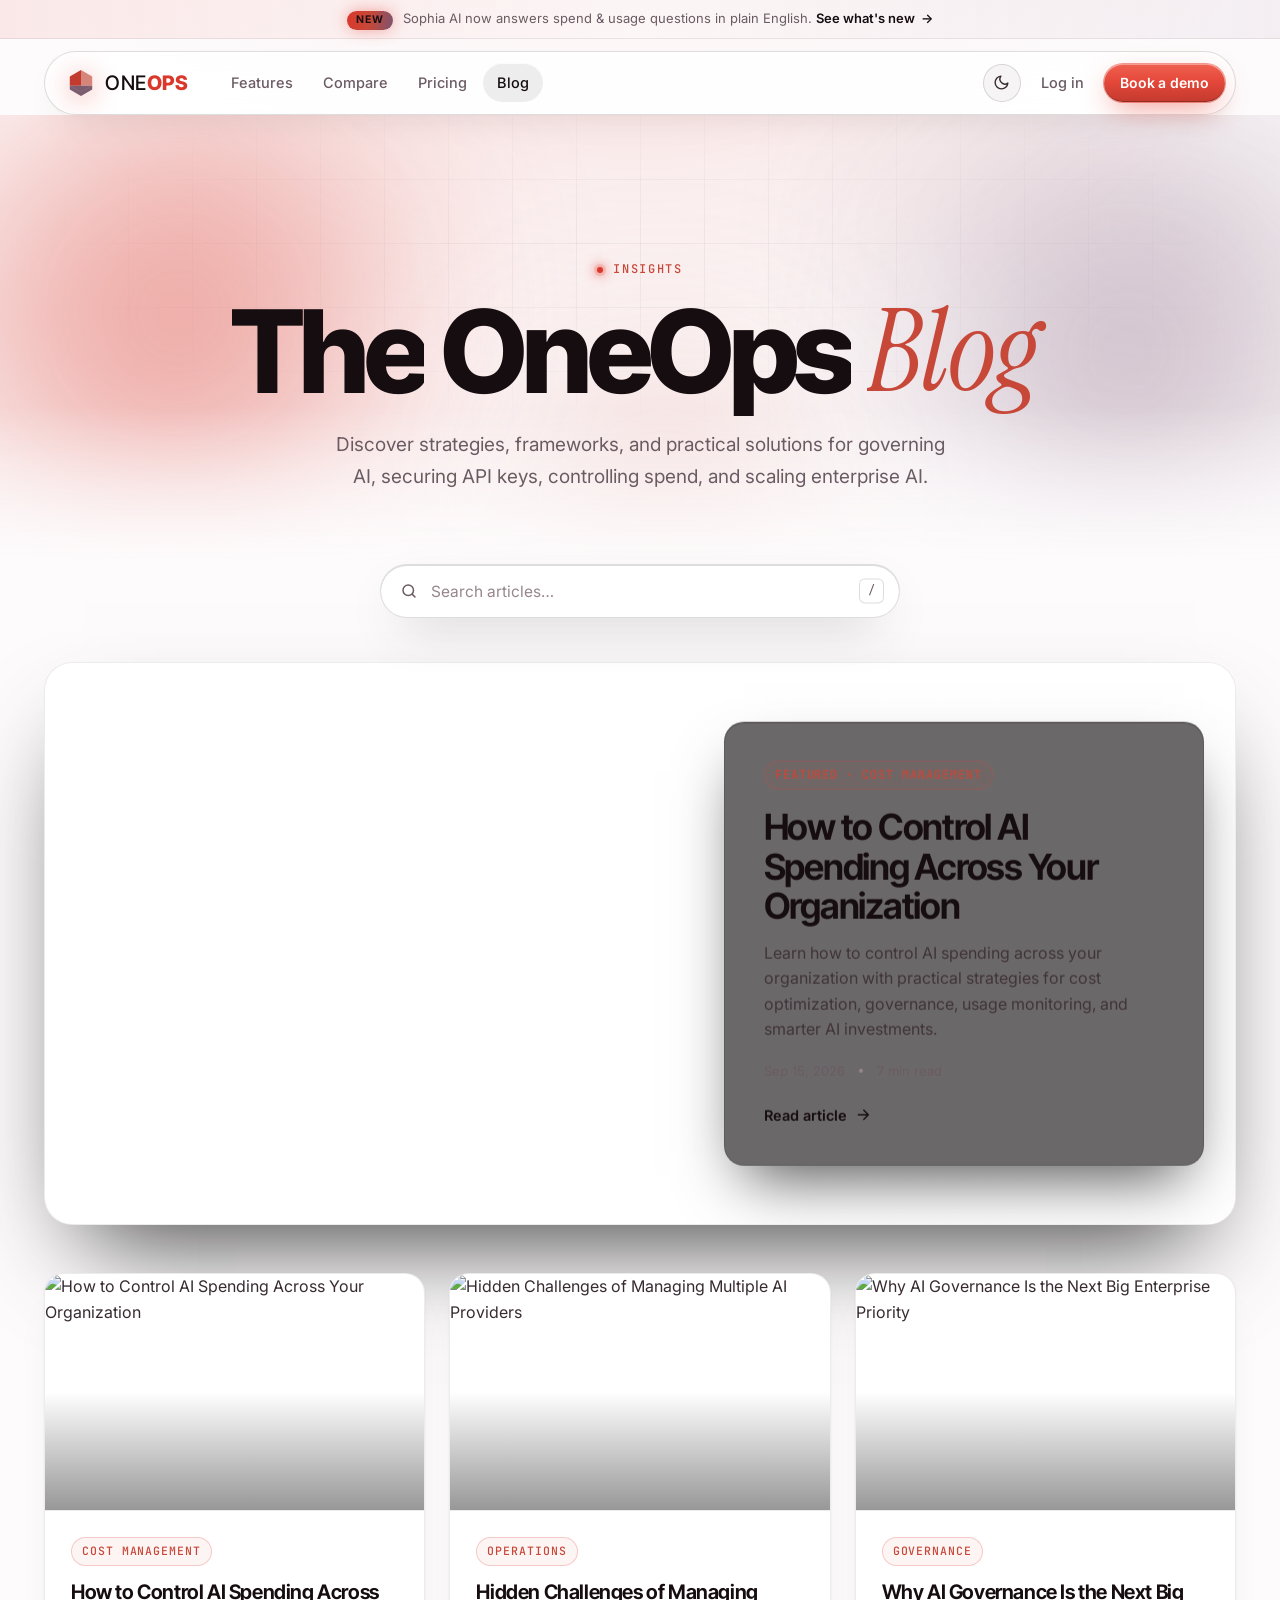
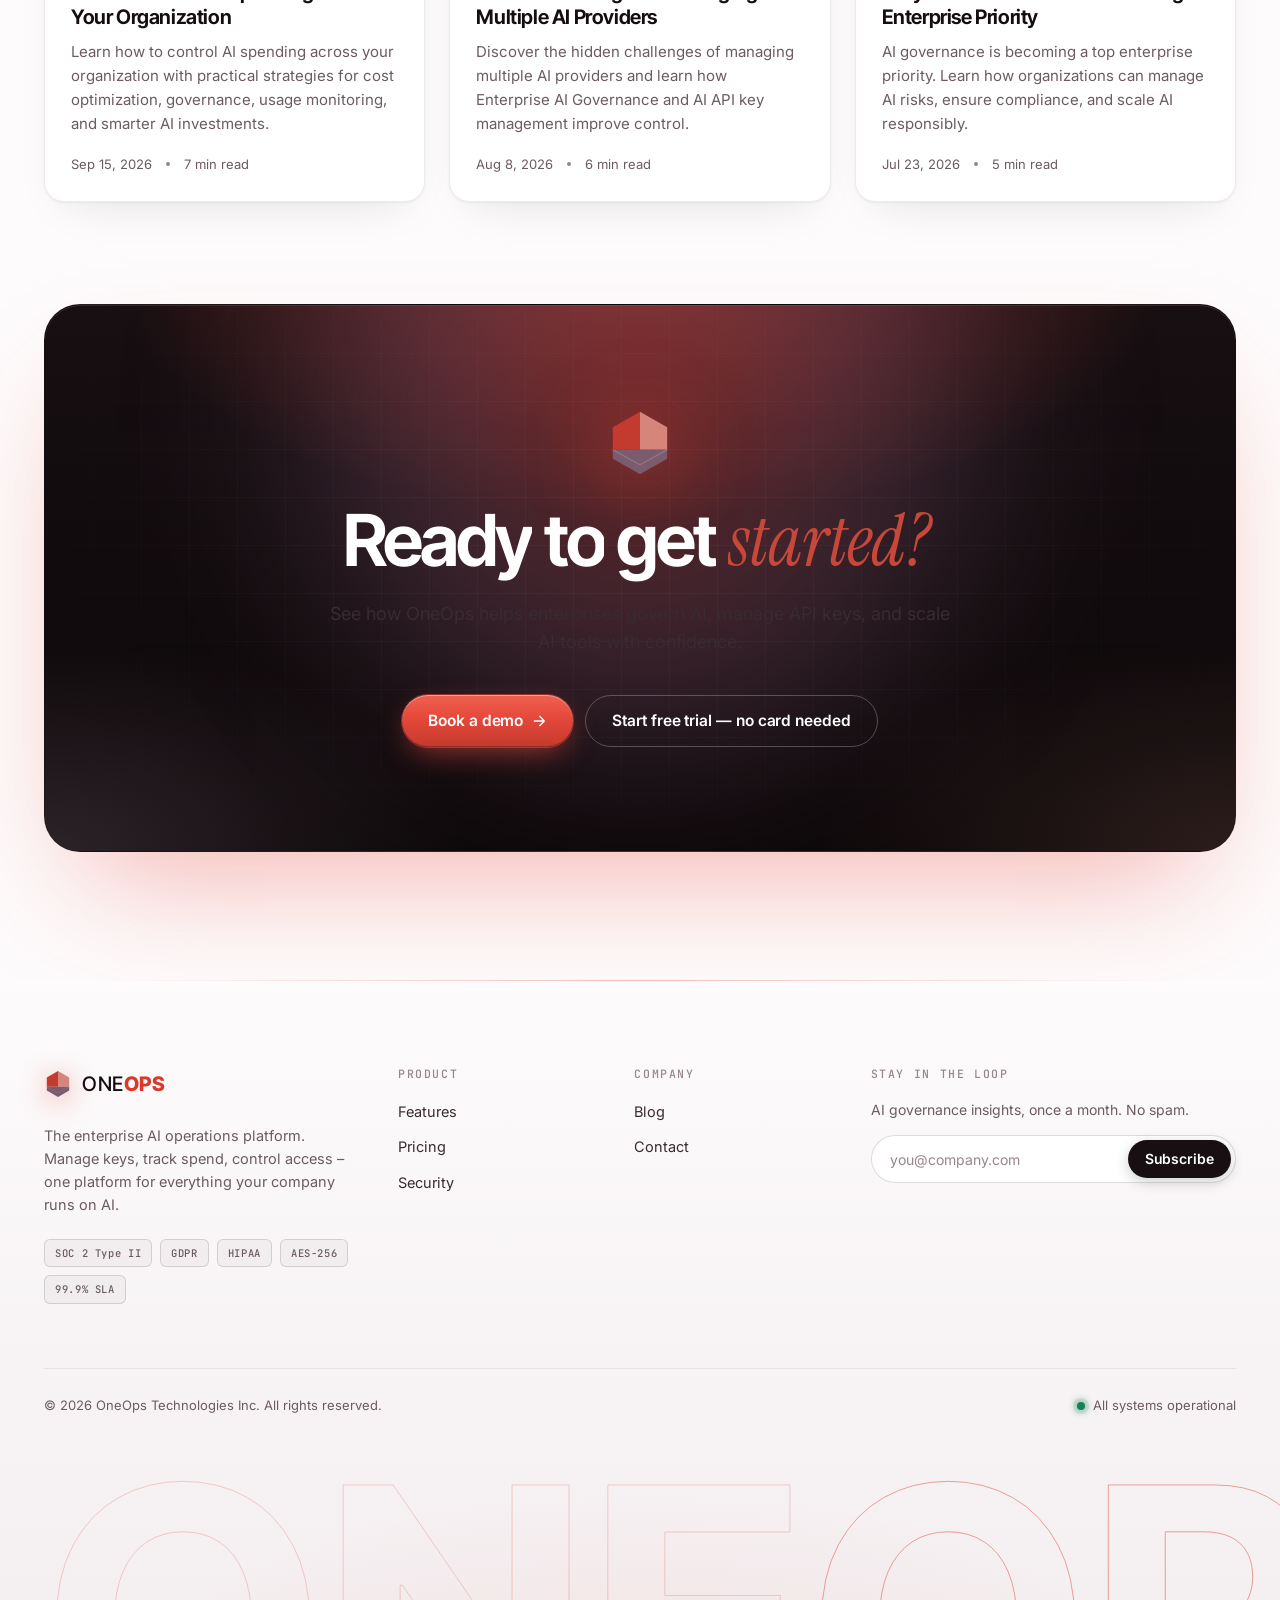
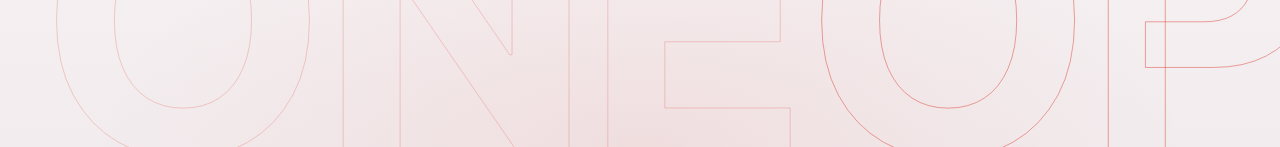
==== commit c544053e: "Add light theme support and interactive theme toggle" ====
--- a/blog.html
+++ b/blog.html
@@ -5,7 +5,12 @@
   <meta name="viewport" content="width=device-width, initial-scale=1">
   <title>Blog | OneOps</title>
   <meta name="description" content="Discover strategies, frameworks, and practical solutions for governing AI, securing API keys, controlling spend, and scaling enterprise AI.">
-  <meta name="theme-color" content="#0B0809">
+  <meta name="color-scheme" content="light dark">
+  <meta name="theme-color" media="(prefers-color-scheme: dark)" content="#0B0809">
+  <meta name="theme-color" media="(prefers-color-scheme: light)" content="#FDFBFC">
+  <script>
+  (function(){try{var s=localStorage.getItem("color-scheme")||localStorage.getItem("theme");var m=document.querySelector('meta[name="color-scheme"]');if(s==="light"||s==="dark"){if(m)m.content=s;document.documentElement.setAttribute('data-theme',s);}else if(window.matchMedia&&window.matchMedia('(prefers-color-scheme: light)').matches){document.documentElement.setAttribute('data-theme','light');}}catch(e){}})();
+  </script>
   <link rel="icon" type="image/png" href="img/favicon.png">
   <link rel="preconnect" href="https://fonts.googleapis.com">
   <link rel="preconnect" href="https://fonts.gstatic.com" crossorigin>
@@ -60,6 +65,15 @@
       <a href="blog.html" class="active" aria-current="page">Blog</a>
     </nav>
     <div class="nav-cta">
+      <button class="theme-toggle" type="button" aria-label="Switch to light theme" title="Toggle theme" data-theme-toggle>
+        <span class="theme-toggle-icon theme-toggle-sun" aria-hidden="true">
+          <svg viewBox="0 0 24 24" fill="none" stroke="currentColor" stroke-width="2" stroke-linecap="round" stroke-linejoin="round"><circle cx="12" cy="12" r="5"/><line x1="12" y1="1" x2="12" y2="3"/><line x1="12" y1="21" x2="12" y2="23"/><line x1="4.22" y1="4.22" x2="5.64" y2="5.64"/><line x1="18.36" y1="18.36" x2="19.78" y2="19.78"/><line x1="1" y1="12" x2="3" y2="12"/><line x1="21" y1="12" x2="23" y2="12"/><line x1="4.22" y1="19.78" x2="5.64" y2="18.36"/><line x1="18.36" y1="5.64" x2="19.78" y2="4.22"/></svg>
+        </span>
+        <span class="theme-toggle-icon theme-toggle-moon" aria-hidden="true">
+          <svg viewBox="0 0 24 24" fill="none" stroke="currentColor" stroke-width="2" stroke-linecap="round" stroke-linejoin="round"><path d="M21 12.79A9 9 0 1 1 11.21 3 7 7 0 0 0 21 12.79z"/></svg>
+        </span>
+        <span class="theme-toggle-text">Switch theme</span>
+      </button>
       <a class="login" href="https://app.oneops.pro">Log in</a>
       <button class="btn btn-primary btn-sm" data-open-demo>Book a demo</button>
     </div>
--- a/css/style.css
+++ b/css/style.css
@@ -20,9 +20,9 @@
 }
 
 :root {
-  color-scheme: dark;
-
-  /* Surfaces */
+  color-scheme: light dark;
+
+  /* Surfaces (Default Dark — "Ember Night") */
   --bg: #0B0809;
   --bg-2: #110C0E;
   --bg-3: #171114;
@@ -83,6 +83,114 @@
   --shadow-lg: inset 0 1px 0 rgba(255, 255, 255, .07), 0 2px 4px rgba(0, 0, 0, .4), 0 50px 100px -30px rgba(0, 0, 0, .9), 0 30px 80px -40px rgba(229, 72, 58, .25);
   --glow-red: 0 0 0 1px rgba(229, 72, 58, .35), 0 12px 40px -10px rgba(229, 72, 58, .55);
   --nav-h: 64px;
+
+  /* Reflect meta override in CSS */
+  &:has(> head > meta[name="color-scheme"][content="dark"]) {
+    color-scheme: dark;
+  }
+  &:has(> head > meta[name="color-scheme"][content="light"]) {
+    color-scheme: light;
+  }
+}
+
+/* =========================================================
+   Light Theme Tokens ("Ember Dawn")
+   ========================================================= */
+:root[data-theme="light"],
+:root:has(> head > meta[name="color-scheme"][content="light"]) {
+  color-scheme: light;
+
+  /* Surfaces */
+  --bg: #FDFBFC;
+  --bg-2: #F4EFF1;
+  --bg-3: #ECE4E7;
+  --surface: rgba(255, 255, 255, .88);
+  --surface-solid: #FFFFFF;
+  --surface-2: rgba(26, 15, 18, .04);
+
+  /* Ink */
+  --ink: #160D11;
+  --ink-2: #382B31;
+  --muted: #6B5B63;
+  --muted-2: #96868E;
+  --line: rgba(26, 15, 18, .08);
+  --line-2: rgba(26, 15, 18, .14);
+
+  /* Brand */
+  --red: #D9382B;
+  --red-600: #B9281D;
+  --red-700: #821A12;
+  --salmon: #C74838;
+  --mauve: #7C5370;
+  --charcoal: #EFE8EC;
+  --blush: rgba(217, 56, 43, .10);
+  --blush-2: rgba(217, 56, 43, .05);
+
+  /* Status */
+  --ok: #158055;
+  --ok-bg: rgba(21, 128, 85, .10);
+  --warn: #A15C00;
+  --warn-bg: rgba(217, 137, 10, .12);
+
+  --grad-brand: linear-gradient(100deg, #D9382B 0%, #C74838 50%, #7C5370 100%);
+
+  /* Derived */
+  --card-bg: linear-gradient(180deg, #FFFFFF 0%, #FAF8F9 100%);
+  --card-border: linear-gradient(160deg, rgba(255, 255, 255, .95) 0%, rgba(26, 15, 18, .09) 35%, rgba(26, 15, 18, .04) 70%, rgba(217, 56, 43, .14) 100%);
+  --card-border-hot: linear-gradient(160deg, rgba(217, 56, 43, .45) 0%, rgba(199, 72, 56, .25) 35%, rgba(26, 15, 18, .06) 65%, rgba(124, 83, 112, .3) 100%);
+  --shadow-sm: 0 1px 3px rgba(26, 15, 18, .06);
+  --shadow: inset 0 1px 0 #FFFFFF, 0 1px 3px rgba(26, 15, 18, .05), 0 20px 44px -22px rgba(26, 15, 18, .12);
+  --shadow-lg: inset 0 1px 0 #FFFFFF, 0 2px 6px rgba(26, 15, 18, .04), 0 32px 70px -24px rgba(26, 15, 18, .14), 0 16px 40px -16px rgba(217, 56, 43, .12);
+  --glow-red: 0 0 0 1px rgba(217, 56, 43, .25), 0 10px 30px -8px rgba(217, 56, 43, .35);
+}
+
+@media (prefers-color-scheme: light) {
+  :root:not([data-theme="dark"]):not(:has(> head > meta[name="color-scheme"][content="dark"])) {
+    color-scheme: light;
+
+    /* Surfaces */
+    --bg: #FDFBFC;
+    --bg-2: #F4EFF1;
+    --bg-3: #ECE4E7;
+    --surface: rgba(255, 255, 255, .88);
+    --surface-solid: #FFFFFF;
+    --surface-2: rgba(26, 15, 18, .04);
+
+    /* Ink */
+    --ink: #160D11;
+    --ink-2: #382B31;
+    --muted: #6B5B63;
+    --muted-2: #96868E;
+    --line: rgba(26, 15, 18, .08);
+    --line-2: rgba(26, 15, 18, .14);
+
+    /* Brand */
+    --red: #D9382B;
+    --red-600: #B9281D;
+    --red-700: #821A12;
+    --salmon: #C74838;
+    --mauve: #7C5370;
+    --charcoal: #EFE8EC;
+    --blush: rgba(217, 56, 43, .10);
+    --blush-2: rgba(217, 56, 43, .05);
+
+    /* Status */
+    --ok: #158055;
+    --ok-bg: rgba(21, 128, 85, .10);
+    --warn: #A15C00;
+    --warn-bg: rgba(217, 137, 10, .12);
+
+    --grad-brand: linear-gradient(100deg, #D9382B 0%, #C74838 50%, #7C5370 100%);
+
+    /* Derived */
+    --card-bg: linear-gradient(180deg, #FFFFFF 0%, #FAF8F9 100%);
+    --card-border: linear-gradient(160deg, rgba(255, 255, 255, .95) 0%, rgba(26, 15, 18, .09) 35%, rgba(26, 15, 18, .04) 70%, rgba(217, 56, 43, .14) 100%);
+    --card-border-hot: linear-gradient(160deg, rgba(217, 56, 43, .45) 0%, rgba(199, 72, 56, .25) 35%, rgba(26, 15, 18, .06) 65%, rgba(124, 83, 112, .3) 100%);
+    --shadow-sm: 0 1px 3px rgba(26, 15, 18, .06);
+    --shadow: inset 0 1px 0 #FFFFFF, 0 1px 3px rgba(26, 15, 18, .05), 0 20px 44px -22px rgba(26, 15, 18, .12);
+    --shadow-lg: inset 0 1px 0 #FFFFFF, 0 2px 6px rgba(26, 15, 18, .04), 0 32px 70px -24px rgba(26, 15, 18, .14), 0 16px 40px -16px rgba(217, 56, 43, .12);
+    --glow-red: 0 0 0 1px rgba(217, 56, 43, .25), 0 10px 30px -8px rgba(217, 56, 43, .35);
+  }
 }
 
 /* =========================================================
@@ -368,6 +476,83 @@
 .nav.open .nav-toggle span { background: transparent; }
 .nav.open .nav-toggle span::before { transform: translateY(6px) rotate(45deg); }
 .nav.open .nav-toggle span::after { transform: translateY(-6px) rotate(-45deg); }
+
+/* Theme toggle */
+.theme-toggle {
+  display: inline-flex;
+  align-items: center;
+  justify-content: center;
+  width: 38px;
+  height: 38px;
+  border-radius: 50%;
+  background: rgba(255, 255, 255, .05);
+  border: 1px solid var(--line-2);
+  color: var(--ink-2);
+  cursor: pointer;
+  padding: 0;
+  flex: none;
+  transition: background .25s, border-color .25s, color .25s, transform .3s var(--ease-out-expo), box-shadow .25s;
+}
+.theme-toggle:hover {
+  background: rgba(255, 255, 255, .1);
+  border-color: rgba(255, 255, 255, .28);
+  color: var(--ink);
+  transform: scale(1.05);
+}
+.theme-toggle:active {
+  transform: scale(0.96);
+}
+.theme-toggle svg {
+  width: 17px;
+  height: 17px;
+  transition: transform .4s var(--ease-out-expo), opacity .25s;
+}
+.theme-toggle:hover svg {
+  transform: rotate(20deg);
+}
+.theme-toggle .theme-toggle-sun { display: inline-flex; align-items: center; justify-content: center; }
+.theme-toggle .theme-toggle-moon { display: none; }
+.theme-toggle-text { display: none; }
+
+:root[data-theme="light"] .theme-toggle,
+:root:has(> head > meta[name="color-scheme"][content="light"]) .theme-toggle {
+  background: rgba(26, 15, 18, .04);
+  border-color: var(--line-2);
+  color: var(--ink-2);
+}
+:root[data-theme="light"] .theme-toggle:hover,
+:root:has(> head > meta[name="color-scheme"][content="light"]) .theme-toggle:hover {
+  background: rgba(26, 15, 18, .08);
+  border-color: rgba(26, 15, 18, .22);
+  color: var(--ink);
+}
+:root[data-theme="light"] .theme-toggle .theme-toggle-sun,
+:root:has(> head > meta[name="color-scheme"][content="light"]) .theme-toggle .theme-toggle-sun {
+  display: none;
+}
+:root[data-theme="light"] .theme-toggle .theme-toggle-moon,
+:root:has(> head > meta[name="color-scheme"][content="light"]) .theme-toggle .theme-toggle-moon {
+  display: inline-flex; align-items: center; justify-content: center;
+}
+
+@media (prefers-color-scheme: light) {
+  :root:not([data-theme="dark"]):not(:has(> head > meta[name="color-scheme"][content="dark"])) .theme-toggle {
+    background: rgba(26, 15, 18, .04);
+    border-color: var(--line-2);
+    color: var(--ink-2);
+  }
+  :root:not([data-theme="dark"]):not(:has(> head > meta[name="color-scheme"][content="dark"])) .theme-toggle:hover {
+    background: rgba(26, 15, 18, .08);
+    border-color: rgba(26, 15, 18, .22);
+    color: var(--ink);
+  }
+  :root:not([data-theme="dark"]):not(:has(> head > meta[name="color-scheme"][content="dark"])) .theme-toggle .theme-toggle-sun {
+    display: none;
+  }
+  :root:not([data-theme="dark"]):not(:has(> head > meta[name="color-scheme"][content="dark"])) .theme-toggle .theme-toggle-moon {
+    display: inline-flex; align-items: center; justify-content: center;
+  }
+}
 
 /* =========================================================
    Hero (generic) + pill
@@ -1283,3 +1468,573 @@
   .stats-grid > div + div { border-top: 1px solid var(--line); }
   .hero-ctas .btn { width: 100%; }
 }
+
+/* =========================================================
+   Light Theme Components & Overrides ("Ember Dawn")
+   ========================================================= */
+
+/* Body & film grain */
+:root[data-theme="light"] body,
+:root:has(> head > meta[name="color-scheme"][content="light"]) body {
+  background:
+    radial-gradient(1100px 620px at 50% -260px, rgba(217, 56, 43, .07), transparent 70%) no-repeat,
+    var(--bg);
+}
+:root[data-theme="light"] body::after,
+:root:has(> head > meta[name="color-scheme"][content="light"]) body::after {
+  opacity: .018;
+  mix-blend-mode: multiply;
+}
+
+/* Scrollbars */
+:root[data-theme="light"] *,
+:root:has(> head > meta[name="color-scheme"][content="light"]) * {
+  scrollbar-color: rgba(26, 15, 18, .18) transparent;
+}
+:root[data-theme="light"] ::-webkit-scrollbar-thumb,
+:root:has(> head > meta[name="color-scheme"][content="light"]) ::-webkit-scrollbar-thumb {
+  background: rgba(26, 15, 18, .15);
+}
+:root[data-theme="light"] ::-webkit-scrollbar-thumb:hover,
+:root:has(> head > meta[name="color-scheme"][content="light"]) ::-webkit-scrollbar-thumb:hover {
+  background: rgba(26, 15, 18, .28);
+}
+
+/* Hairlines, Grids & Auroras */
+:root[data-theme="light"] .hairline,
+:root:has(> head > meta[name="color-scheme"][content="light"]) .hairline {
+  background: linear-gradient(90deg, transparent, rgba(217, 56, 43, .25), rgba(26, 15, 18, .1), transparent);
+}
+:root[data-theme="light"] .aurora-glow,
+:root:has(> head > meta[name="color-scheme"][content="light"]) .aurora-glow {
+  background:
+    radial-gradient(600px 360px at 20% 10%, rgba(217, 56, 43, .10), transparent 70%),
+    radial-gradient(520px 340px at 85% 30%, rgba(124, 83, 112, .08), transparent 70%),
+    radial-gradient(500px 300px at 50% 100%, rgba(217, 56, 43, .05), transparent 70%);
+}
+:root[data-theme="light"] .hero-grid,
+:root:has(> head > meta[name="color-scheme"][content="light"]) .hero-grid {
+  background-image: linear-gradient(rgba(26, 15, 18, .06) 1px, transparent 1px), linear-gradient(90deg, rgba(26, 15, 18, .06) 1px, transparent 1px);
+  opacity: .85;
+}
+:root[data-theme="light"] .hero-bg,
+:root:has(> head > meta[name="color-scheme"][content="light"]) .hero-bg {
+  background:
+    radial-gradient(900px 480px at 50% -80px, rgba(217, 56, 43, .12), transparent 70%),
+    radial-gradient(640px 420px at 92% 25%, rgba(124, 83, 112, .09), transparent 70%),
+    radial-gradient(560px 380px at 4% 45%, rgba(217, 56, 43, .05), transparent 70%);
+}
+:root[data-theme="light"] .cursor-glow,
+:root:has(> head > meta[name="color-scheme"][content="light"]) .cursor-glow {
+  opacity: .07;
+  mix-blend-mode: multiply;
+  background: radial-gradient(closest-side, rgba(217, 56, 43, .7), rgba(199, 72, 56, .35) 45%, transparent 100%);
+}
+:root[data-theme="light"] [data-spotlight]::before,
+:root:has(> head > meta[name="color-scheme"][content="light"]) [data-spotlight]::before {
+  background: radial-gradient(400px circle at var(--mx, 50%) var(--my, 50%), rgba(217, 56, 43, .07), transparent 60%);
+}
+:root[data-theme="light"] [data-spotlight]::after,
+:root:has(> head > meta[name="color-scheme"][content="light"]) [data-spotlight]::after {
+  background: radial-gradient(260px circle at var(--mx, 50%) var(--my, 50%), rgba(217, 56, 43, .65), rgba(199, 72, 56, .25) 40%, transparent 70%);
+}
+
+/* Nav & Floating Header */
+:root[data-theme="light"] .nav-inner,
+:root:has(> head > meta[name="color-scheme"][content="light"]) .nav-inner {
+  background: rgba(255, 255, 255, .82);
+  border-color: var(--line-2);
+  box-shadow: inset 0 1px 0 #fff, 0 14px 34px -14px rgba(26, 15, 18, .10);
+}
+:root[data-theme="light"] .nav.scrolled .nav-inner,
+:root:has(> head > meta[name="color-scheme"][content="light"]) .nav.scrolled .nav-inner {
+  background: rgba(255, 255, 255, .94);
+  border-color: var(--line-2);
+  box-shadow: inset 0 1px 0 #fff, 0 20px 44px -14px rgba(26, 15, 18, .12), 0 0 0 1px rgba(26, 15, 18, .04);
+}
+:root[data-theme="light"] .nav-links a:hover,
+:root:has(> head > meta[name="color-scheme"][content="light"]) .nav-links a:hover {
+  color: var(--ink);
+  background: rgba(26, 15, 18, .04);
+}
+:root[data-theme="light"] .nav-links a.active,
+:root:has(> head > meta[name="color-scheme"][content="light"]) .nav-links a.active {
+  color: var(--ink);
+  background: rgba(26, 15, 18, .07);
+  box-shadow: inset 0 1px 0 rgba(255, 255, 255, .8);
+}
+:root[data-theme="light"] .nav-toggle,
+:root:has(> head > meta[name="color-scheme"][content="light"]) .nav-toggle {
+  background: rgba(26, 15, 18, .04);
+  border-color: var(--line);
+}
+:root[data-theme="light"] .nav.open .nav-inner,
+:root:has(> head > meta[name="color-scheme"][content="light"]) .nav.open .nav-inner {
+  background:
+    radial-gradient(600px 400px at 100% 0%, rgba(217, 56, 43, .10), transparent 70%),
+    radial-gradient(500px 360px at 0% 100%, rgba(124, 83, 112, .08), transparent 70%),
+    rgba(253, 251, 252, .96);
+}
+
+/* Buttons & Badges */
+:root[data-theme="light"] .btn-ghost,
+:root:has(> head > meta[name="color-scheme"][content="light"]) .btn-ghost {
+  background: rgba(255, 255, 255, .75);
+  border-color: var(--line-2);
+  color: var(--ink);
+  box-shadow: inset 0 1px 0 #fff, 0 1px 3px rgba(26, 15, 18, .04);
+}
+:root[data-theme="light"] .btn-ghost:hover,
+:root:has(> head > meta[name="color-scheme"][content="light"]) .btn-ghost:hover {
+  background: #FFFFFF;
+  border-color: rgba(26, 15, 18, .24);
+  box-shadow: inset 0 1px 0 #fff, 0 4px 14px rgba(26, 15, 18, .08);
+}
+:root[data-theme="light"] .btn-dark,
+:root:has(> head > meta[name="color-scheme"][content="light"]) .btn-dark {
+  background: #180F13;
+  color: #FFFFFF;
+  border-color: transparent;
+  box-shadow: 0 4px 14px rgba(24, 15, 19, .2);
+}
+:root[data-theme="light"] .btn-dark:hover,
+:root:has(> head > meta[name="color-scheme"][content="light"]) .btn-dark:hover {
+  background: #000000;
+  color: #FFFFFF;
+}
+:root[data-theme="light"] .btn-light,
+:root:has(> head > meta[name="color-scheme"][content="light"]) .btn-light {
+  background: #FFFFFF;
+  color: var(--ink);
+  border: 1px solid var(--line-2);
+  box-shadow: 0 4px 14px rgba(26, 15, 18, .08);
+}
+:root[data-theme="light"] .btn-light:hover,
+:root:has(> head > meta[name="color-scheme"][content="light"]) .btn-light:hover {
+  background: #F8F5F6;
+}
+:root[data-theme="light"] .pill,
+:root:has(> head > meta[name="color-scheme"][content="light"]) .pill {
+  background: rgba(255, 255, 255, .82);
+  border-color: var(--line-2);
+  box-shadow: inset 0 1px 0 #fff, 0 6px 20px -8px rgba(217, 56, 43, .2);
+}
+:root[data-theme="light"] .marquee-item i,
+:root:has(> head > meta[name="color-scheme"][content="light"]) .marquee-item i {
+  background: rgba(26, 15, 18, .03);
+  border-color: var(--line);
+}
+
+/* App Mockup */
+:root[data-theme="light"] .app-frame,
+:root:has(> head > meta[name="color-scheme"][content="light"]) .app-frame {
+  background: linear-gradient(180deg, #FFFFFF, #FAF8F9);
+  border-color: var(--line-2);
+  box-shadow: inset 0 1px 0 #FFFFFF, 0 30px 80px -24px rgba(26, 15, 18, .16), 0 0 0 1px rgba(26, 15, 18, .05);
+}
+:root[data-theme="light"] .app-frame::before,
+:root:has(> head > meta[name="color-scheme"][content="light"]) .app-frame::before {
+  background: linear-gradient(180deg, rgba(255, 255, 255, .8), transparent 22%);
+  box-shadow: inset 0 1px 0 #FFFFFF;
+}
+:root[data-theme="light"] .app-top,
+:root:has(> head > meta[name="color-scheme"][content="light"]) .app-top {
+  background: rgba(26, 15, 18, .02);
+  border-bottom-color: var(--line);
+}
+:root[data-theme="light"] .dots i,
+:root:has(> head > meta[name="color-scheme"][content="light"]) .dots i {
+  background: rgba(26, 15, 18, .14);
+}
+:root[data-theme="light"] .app-url,
+:root:has(> head > meta[name="color-scheme"][content="light"]) .app-url {
+  background: rgba(26, 15, 18, .04);
+  border-color: var(--line);
+  color: var(--muted);
+}
+:root[data-theme="light"] .app-side,
+:root:has(> head > meta[name="color-scheme"][content="light"]) .app-side {
+  background: rgba(26, 15, 18, .015);
+  border-right-color: var(--line);
+}
+:root[data-theme="light"] .app-tab:hover,
+:root:has(> head > meta[name="color-scheme"][content="light"]) .app-tab:hover {
+  background: rgba(26, 15, 18, .04);
+  color: var(--ink);
+}
+:root[data-theme="light"] .app-tab.active,
+:root:has(> head > meta[name="color-scheme"][content="light"]) .app-tab.active {
+  background: rgba(217, 56, 43, .08);
+  color: var(--red);
+  box-shadow: inset 0 0 0 1px rgba(217, 56, 43, .18);
+}
+:root[data-theme="light"] .app-side .side-foot,
+:root:has(> head > meta[name="color-scheme"][content="light"]) .app-side .side-foot {
+  background: rgba(26, 15, 18, .03);
+  border-color: var(--line);
+  color: var(--muted);
+}
+:root[data-theme="light"] .stat,
+:root:has(> head > meta[name="color-scheme"][content="light"]) .stat {
+  background: #FFFFFF;
+  border-color: var(--line);
+  box-shadow: inset 0 1px 0 #FFFFFF, 0 1px 3px rgba(26, 15, 18, .05);
+}
+:root[data-theme="light"] .meter,
+:root:has(> head > meta[name="color-scheme"][content="light"]) .meter {
+  background: rgba(26, 15, 18, .06);
+  box-shadow: inset 0 1px 2px rgba(26, 15, 18, .08);
+}
+:root[data-theme="light"] .panel,
+:root:has(> head > meta[name="color-scheme"][content="light"]) .panel {
+  background: #FFFFFF;
+  border-color: var(--line);
+  box-shadow: inset 0 1px 0 #FFFFFF, 0 1px 3px rgba(26, 15, 18, .05);
+}
+:root[data-theme="light"] .bars .bar:nth-child(4) i,
+:root:has(> head > meta[name="color-scheme"][content="light"]) .bars .bar:nth-child(4) i {
+  background: linear-gradient(180deg, #C2B4BA, #9E8C94);
+}
+:root[data-theme="light"] .table tbody tr:hover,
+:root:has(> head > meta[name="color-scheme"][content="light"]) .table tbody tr:hover {
+  background: rgba(26, 15, 18, .025);
+}
+:root[data-theme="light"] .team-card,
+:root:has(> head > meta[name="color-scheme"][content="light"]) .team-card {
+  background: #FFFFFF;
+  border-color: var(--line);
+}
+:root[data-theme="light"] .team-card .models span,
+:root:has(> head > meta[name="color-scheme"][content="light"]) .team-card .models span {
+  background: rgba(26, 15, 18, .03);
+  color: var(--ink-2);
+}
+:root[data-theme="light"] .hbars .track,
+:root:has(> head > meta[name="color-scheme"][content="light"]) .hbars .track {
+  background: rgba(26, 15, 18, .06);
+  box-shadow: inset 0 1px 2px rgba(26, 15, 18, .08);
+}
+:root[data-theme="light"] .alert-box,
+:root:has(> head > meta[name="color-scheme"][content="light"]) .alert-box {
+  background: var(--warn-bg);
+  border-color: rgba(161, 92, 0, .2);
+  color: #6E3F00;
+}
+:root[data-theme="light"] .hc-in,
+:root:has(> head > meta[name="color-scheme"][content="light"]) .hc-in {
+  background: rgba(255, 255, 255, .92);
+  border-color: var(--line-2);
+  box-shadow: 0 16px 36px -12px rgba(26, 15, 18, .12), inset 0 1px 0 #FFFFFF;
+}
+:root[data-theme="light"] .hc-in .fi,
+:root:has(> head > meta[name="color-scheme"][content="light"]) .hc-in .fi {
+  background: rgba(26, 15, 18, .05);
+}
+:root[data-theme="light"] .floating,
+:root:has(> head > meta[name="color-scheme"][content="light"]) .floating {
+  background: rgba(255, 255, 255, .92);
+  border-color: var(--line-2);
+  box-shadow: inset 0 1px 0 #FFFFFF, 0 16px 36px -12px rgba(26, 15, 18, .12);
+}
+
+/* Sections, Problem, Bento, DLP */
+:root[data-theme="light"] .section.dark,
+:root:has(> head > meta[name="color-scheme"][content="light"]) .section.dark {
+  background:
+    radial-gradient(900px 480px at 50% 0%, rgba(217, 56, 43, .07), transparent 70%),
+    radial-gradient(700px 420px at 100% 100%, rgba(124, 83, 112, .06), transparent 70%),
+    var(--bg-2);
+  color: var(--ink-2);
+}
+:root[data-theme="light"] .section.dark::before,
+:root:has(> head > meta[name="color-scheme"][content="light"]) .section.dark::before {
+  background: linear-gradient(90deg, transparent, rgba(217, 56, 43, .3) 50%, transparent);
+  box-shadow: 0 0 16px rgba(217, 56, 43, .15);
+}
+:root[data-theme="light"] .problem-card:hover,
+:root[data-theme="light"] .bento-card:hover,
+:root[data-theme="light"] .step:hover,
+:root[data-theme="light"] .quote:hover,
+:root[data-theme="light"] .plan:hover,
+:root[data-theme="light"] .trust-item:hover,
+:root[data-theme="light"] .post-card:hover,
+:root[data-theme="light"] .featured-post:hover,
+:root:has(> head > meta[name="color-scheme"][content="light"]) .problem-card:hover,
+:root:has(> head > meta[name="color-scheme"][content="light"]) .bento-card:hover,
+:root:has(> head > meta[name="color-scheme"][content="light"]) .step:hover,
+:root:has(> head > meta[name="color-scheme"][content="light"]) .quote:hover,
+:root:has(> head > meta[name="color-scheme"][content="light"]) .plan:hover,
+:root:has(> head > meta[name="color-scheme"][content="light"]) .trust-item:hover,
+:root:has(> head > meta[name="color-scheme"][content="light"]) .post-card:hover,
+:root:has(> head > meta[name="color-scheme"][content="light"]) .featured-post:hover {
+  box-shadow: inset 0 1px 0 #FFFFFF, 0 2px 4px rgba(26, 15, 18, .04), 0 24px 48px -18px rgba(26, 15, 18, .14), 0 12px 30px -12px rgba(217, 56, 43, .16);
+}
+:root[data-theme="light"] .bento-card.feature-dark,
+:root:has(> head > meta[name="color-scheme"][content="light"]) .bento-card.feature-dark {
+  background:
+    radial-gradient(520px 320px at 100% 0%, rgba(217, 56, 43, .08), transparent 65%) padding-box,
+    radial-gradient(400px 260px at 0% 100%, rgba(124, 83, 112, .06), transparent 65%) padding-box,
+    linear-gradient(160deg, #FFFFFF, #FAF8F9) padding-box,
+    var(--card-border) border-box;
+}
+:root[data-theme="light"] .chat .msg.a,
+:root:has(> head > meta[name="color-scheme"][content="light"]) .chat .msg.a {
+  background: rgba(26, 15, 18, .04);
+  border-color: var(--line);
+}
+:root[data-theme="light"] .dlp .prompt,
+:root:has(> head > meta[name="color-scheme"][content="light"]) .dlp .prompt {
+  background: #FFFFFF;
+  border-color: var(--line);
+  box-shadow: inset 0 1px 2px rgba(26, 15, 18, .04);
+}
+:root[data-theme="light"] .dlp .log div,
+:root:has(> head > meta[name="color-scheme"][content="light"]) .dlp .log div {
+  background: #FFFFFF;
+  border-color: var(--line);
+}
+:root[data-theme="light"] .kb-docs li,
+:root:has(> head > meta[name="color-scheme"][content="light"]) .kb-docs li {
+  background: #FFFFFF;
+  border-color: var(--line);
+}
+:root[data-theme="light"] .saving,
+:root:has(> head > meta[name="color-scheme"][content="light"]) .saving {
+  background: radial-gradient(300px 120px at 100% 0%, rgba(217, 56, 43, .16), transparent 70%), linear-gradient(120deg, #24161B, #140C0F);
+  color: #fff;
+}
+
+/* Comparison, ROI, Popular Plan */
+:root[data-theme="light"] .compare thead th,
+:root:has(> head > meta[name="color-scheme"][content="light"]) .compare thead th {
+  background: #F4EFF1;
+  color: var(--ink);
+}
+:root[data-theme="light"] .compare tbody tr:hover td,
+:root:has(> head > meta[name="color-scheme"][content="light"]) .compare tbody tr:hover td {
+  background: rgba(26, 15, 18, .02);
+}
+:root[data-theme="light"] .compare .us,
+:root:has(> head > meta[name="color-scheme"][content="light"]) .compare .us {
+  background: rgba(217, 56, 43, .05) !important;
+}
+:root[data-theme="light"] .compare tbody tr:hover td.us,
+:root:has(> head > meta[name="color-scheme"][content="light"]) .compare tbody tr:hover td.us {
+  background: rgba(217, 56, 43, .09) !important;
+}
+:root[data-theme="light"] .seg,
+:root:has(> head > meta[name="color-scheme"][content="light"]) .seg {
+  background: rgba(26, 15, 18, .04);
+  border-color: var(--line);
+}
+:root[data-theme="light"] .seg button.active,
+:root:has(> head > meta[name="color-scheme"][content="light"]) .seg button.active {
+  background: #FFFFFF;
+  color: var(--ink);
+  box-shadow: 0 2px 6px rgba(26, 15, 18, .08);
+}
+:root[data-theme="light"] .plan.popular,
+:root:has(> head > meta[name="color-scheme"][content="light"]) .plan.popular {
+  background:
+    radial-gradient(420px 260px at 50% 0%, rgba(217, 56, 43, .08), transparent 70%) padding-box,
+    linear-gradient(180deg, #FFFFFF, #FAF8F9) padding-box,
+    conic-gradient(from var(--angle), rgba(26, 15, 18, .08) 0deg, rgba(26, 15, 18, .08) 190deg, var(--red) 250deg, var(--salmon) 290deg, var(--mauve) 325deg, rgba(26, 15, 18, .08) 360deg) border-box;
+  color: var(--ink-2);
+  box-shadow: inset 0 1px 0 #FFFFFF, 0 30px 60px -20px rgba(217, 56, 43, .25);
+}
+:root[data-theme="light"] .plan.popular:hover,
+:root:has(> head > meta[name="color-scheme"][content="light"]) .plan.popular:hover {
+  box-shadow: inset 0 1px 0 #FFFFFF, 0 40px 80px -20px rgba(217, 56, 43, .35);
+}
+:root[data-theme="light"] .plan.popular h3,
+:root[data-theme="light"] .plan.popular .price b,
+:root:has(> head > meta[name="color-scheme"][content="light"]) .plan.popular h3,
+:root:has(> head > meta[name="color-scheme"][content="light"]) .plan.popular .price b {
+  color: var(--ink);
+}
+:root[data-theme="light"] .plan.popular .desc,
+:root[data-theme="light"] .plan.popular .price span,
+:root:has(> head > meta[name="color-scheme"][content="light"]) .plan.popular .desc,
+:root:has(> head > meta[name="color-scheme"][content="light"]) .plan.popular .price span {
+  color: var(--muted);
+}
+:root[data-theme="light"] .plan.popular ul,
+:root:has(> head > meta[name="color-scheme"][content="light"]) .plan.popular ul {
+  border-color: var(--line);
+}
+:root[data-theme="light"] .plan.popular li,
+:root:has(> head > meta[name="color-scheme"][content="light"]) .plan.popular li {
+  color: var(--ink-2);
+}
+
+/* Footer & Modal */
+:root[data-theme="light"] .footer,
+:root:has(> head > meta[name="color-scheme"][content="light"]) .footer {
+  background: linear-gradient(180deg, var(--bg), #F2ECEE);
+}
+:root[data-theme="light"] .footer::before,
+:root:has(> head > meta[name="color-scheme"][content="light"]) .footer::before {
+  background: linear-gradient(90deg, transparent, rgba(217, 56, 43, .3), transparent);
+}
+:root[data-theme="light"] .footer::after,
+:root:has(> head > meta[name="color-scheme"][content="light"]) .footer::after {
+  background: radial-gradient(closest-side, rgba(217, 56, 43, .08), transparent);
+}
+:root[data-theme="light"] .newsletter form,
+:root:has(> head > meta[name="color-scheme"][content="light"]) .newsletter form {
+  background: #FFFFFF;
+  border-color: var(--line-2);
+}
+:root[data-theme="light"] .badges span,
+:root:has(> head > meta[name="color-scheme"][content="light"]) .badges span {
+  background: rgba(26, 15, 18, .03);
+}
+:root[data-theme="light"] .footer-word,
+:root:has(> head > meta[name="color-scheme"][content="light"]) .footer-word {
+  -webkit-text-stroke: 1px rgba(217, 56, 43, .22);
+  background-image: linear-gradient(180deg, var(--red) 0%, rgba(217, 56, 43, .35) 50%, rgba(124, 83, 112, .08) 95%);
+}
+:root[data-theme="light"] .footer-word b,
+:root:has(> head > meta[name="color-scheme"][content="light"]) .footer-word b {
+  -webkit-text-stroke: 1px rgba(217, 56, 43, .45);
+}
+:root[data-theme="light"] .modal-backdrop,
+:root:has(> head > meta[name="color-scheme"][content="light"]) .modal-backdrop {
+  background: rgba(26, 15, 18, .55);
+}
+:root[data-theme="light"] .modal-dialog,
+:root:has(> head > meta[name="color-scheme"][content="light"]) .modal-dialog {
+  background: #FFFFFF;
+  border-color: var(--line-2);
+  box-shadow: inset 0 1px 0 #FFFFFF, 0 40px 100px -20px rgba(26, 15, 18, .25);
+}
+:root[data-theme="light"] .modal-close,
+:root:has(> head > meta[name="color-scheme"][content="light"]) .modal-close {
+  background: rgba(26, 15, 18, .05);
+  border-color: var(--line);
+  color: var(--ink);
+}
+:root[data-theme="light"] .modal-close:hover,
+:root:has(> head > meta[name="color-scheme"][content="light"]) .modal-close:hover {
+  background: rgba(26, 15, 18, .1);
+}
+:root[data-theme="light"] .field input,
+:root[data-theme="light"] .field select,
+:root[data-theme="light"] .field textarea,
+:root:has(> head > meta[name="color-scheme"][content="light"]) .field input,
+:root:has(> head > meta[name="color-scheme"][content="light"]) .field select,
+:root:has(> head > meta[name="color-scheme"][content="light"]) .field textarea {
+  background: #FAF8F9;
+  border-color: var(--line-2);
+  color: var(--ink);
+  box-shadow: inset 0 1px 2px rgba(26, 15, 18, .04);
+}
+:root[data-theme="light"] .field input:hover,
+:root[data-theme="light"] .field select:hover,
+:root[data-theme="light"] .field textarea:hover,
+:root:has(> head > meta[name="color-scheme"][content="light"]) .field input:hover,
+:root:has(> head > meta[name="color-scheme"][content="light"]) .field select:hover,
+:root:has(> head > meta[name="color-scheme"][content="light"]) .field textarea:hover {
+  border-color: rgba(26, 15, 18, .28);
+}
+:root[data-theme="light"] .field input:focus,
+:root[data-theme="light"] .field select:focus,
+:root[data-theme="light"] .field textarea:focus,
+:root:has(> head > meta[name="color-scheme"][content="light"]) .field input:focus,
+:root:has(> head > meta[name="color-scheme"][content="light"]) .field select:focus,
+:root:has(> head > meta[name="color-scheme"][content="light"]) .field textarea:focus {
+  background: #FFFFFF;
+  border-color: var(--red);
+}
+
+/* Sub-pages: Features & Blog */
+:root[data-theme="light"] .tab-btn:hover,
+:root:has(> head > meta[name="color-scheme"][content="light"]) .tab-btn:hover {
+  background: rgba(26, 15, 18, .03);
+}
+:root[data-theme="light"] .tab-btn.active,
+:root:has(> head > meta[name="color-scheme"][content="light"]) .tab-btn.active {
+  background: #FFFFFF;
+  box-shadow: var(--shadow);
+}
+:root[data-theme="light"] .tab-panel,
+:root:has(> head > meta[name="color-scheme"][content="light"]) .tab-panel {
+  background: #FFFFFF;
+}
+:root[data-theme="light"] .dims button,
+:root:has(> head > meta[name="color-scheme"][content="light"]) .dims button {
+  background: rgba(26, 15, 18, .03);
+}
+:root[data-theme="light"] .dims button:hover,
+:root:has(> head > meta[name="color-scheme"][content="light"]) .dims button:hover {
+  border-color: rgba(26, 15, 18, .25);
+}
+:root[data-theme="light"] .dims button.active,
+:root:has(> head > meta[name="color-scheme"][content="light"]) .dims button.active {
+  background: var(--ink);
+  color: #FFFFFF;
+}
+:root[data-theme="light"] .lever,
+:root:has(> head > meta[name="color-scheme"][content="light"]) .lever {
+  background: #FAF8F9;
+  border-color: var(--line);
+}
+:root[data-theme="light"] .lever:hover,
+:root:has(> head > meta[name="color-scheme"][content="light"]) .lever:hover {
+  background: rgba(217, 56, 43, .04);
+}
+:root[data-theme="light"] .budget-alert,
+:root:has(> head > meta[name="color-scheme"][content="light"]) .budget-alert {
+  background: #FAF8F9;
+  border-color: var(--line);
+}
+:root[data-theme="light"] .search input,
+:root:has(> head > meta[name="color-scheme"][content="light"]) .search input {
+  background: #FFFFFF;
+  border-color: var(--line-2);
+  color: var(--ink);
+}
+:root[data-theme="light"] .featured-post,
+:root[data-theme="light"] .post-card,
+:root:has(> head > meta[name="color-scheme"][content="light"]) .featured-post,
+:root:has(> head > meta[name="color-scheme"][content="light"]) .post-card {
+  background: #FFFFFF;
+  border-color: var(--line);
+}
+:root[data-theme="light"] .prose code,
+:root:has(> head > meta[name="color-scheme"][content="light"]) .prose code {
+  background: rgba(26, 15, 18, .05);
+  border-color: var(--line);
+  color: var(--ink);
+}
+:root[data-theme="light"] .prose blockquote,
+:root:has(> head > meta[name="color-scheme"][content="light"]) .prose blockquote {
+  background: linear-gradient(90deg, rgba(217, 56, 43, .08), rgba(26, 15, 18, .02));
+  color: var(--ink);
+  box-shadow: -8px 0 24px -12px rgba(217, 56, 43, .3);
+}
+:root[data-theme="light"] .author .av,
+:root:has(> head > meta[name="color-scheme"][content="light"]) .author .av {
+  background: rgba(26, 15, 18, .05);
+}
+:root[data-theme="light"] .featured-post .img::after,
+:root:has(> head > meta[name="color-scheme"][content="light"]) .featured-post .img::after {
+  background: linear-gradient(90deg, transparent 60%, rgba(255, 255, 255, .8));
+}
+
+@media (max-width: 960px) {
+  .nav.open .nav-cta .theme-toggle {
+    width: 100%;
+    height: 48px;
+    border-radius: 999px;
+    display: flex;
+    align-items: center;
+    justify-content: center;
+    gap: 10px;
+    font-size: 15px;
+    font-weight: 500;
+  }
+  .nav.open .nav-cta .theme-toggle-text {
+    display: inline;
+  }
+}
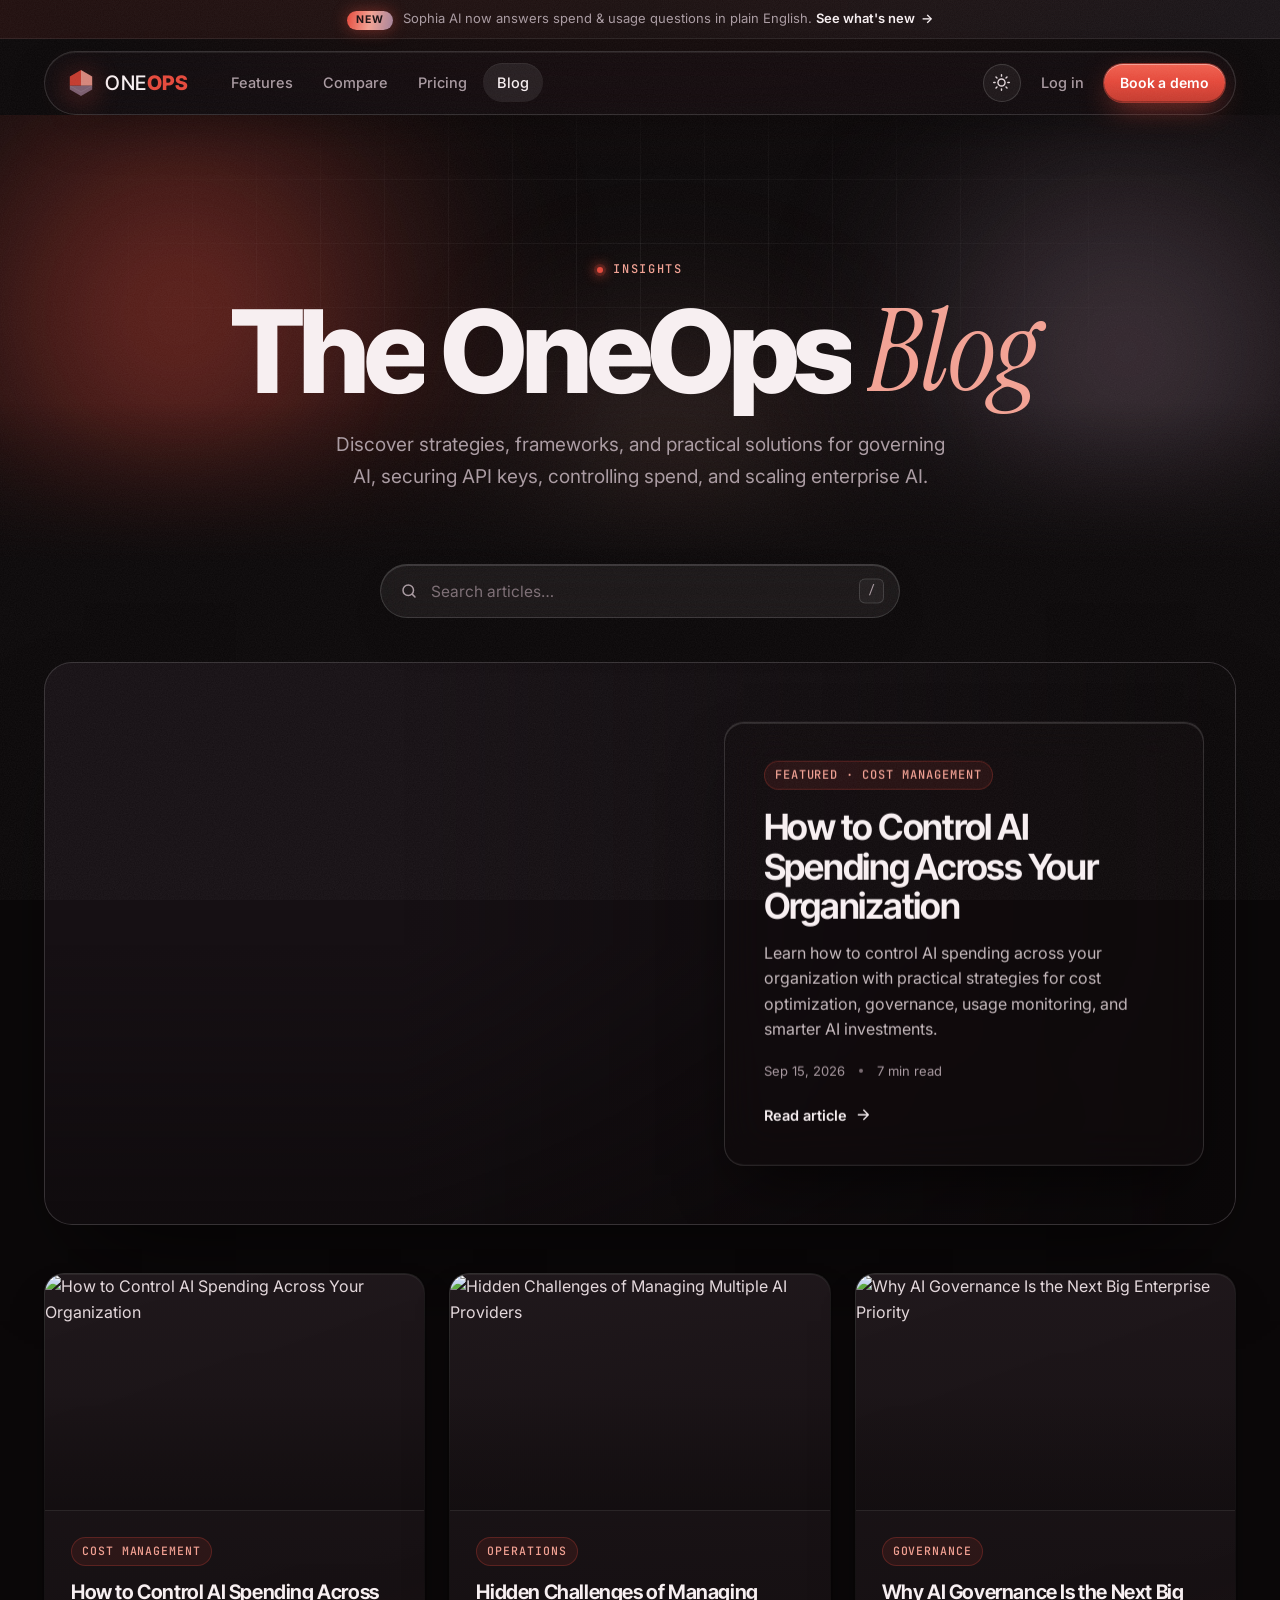
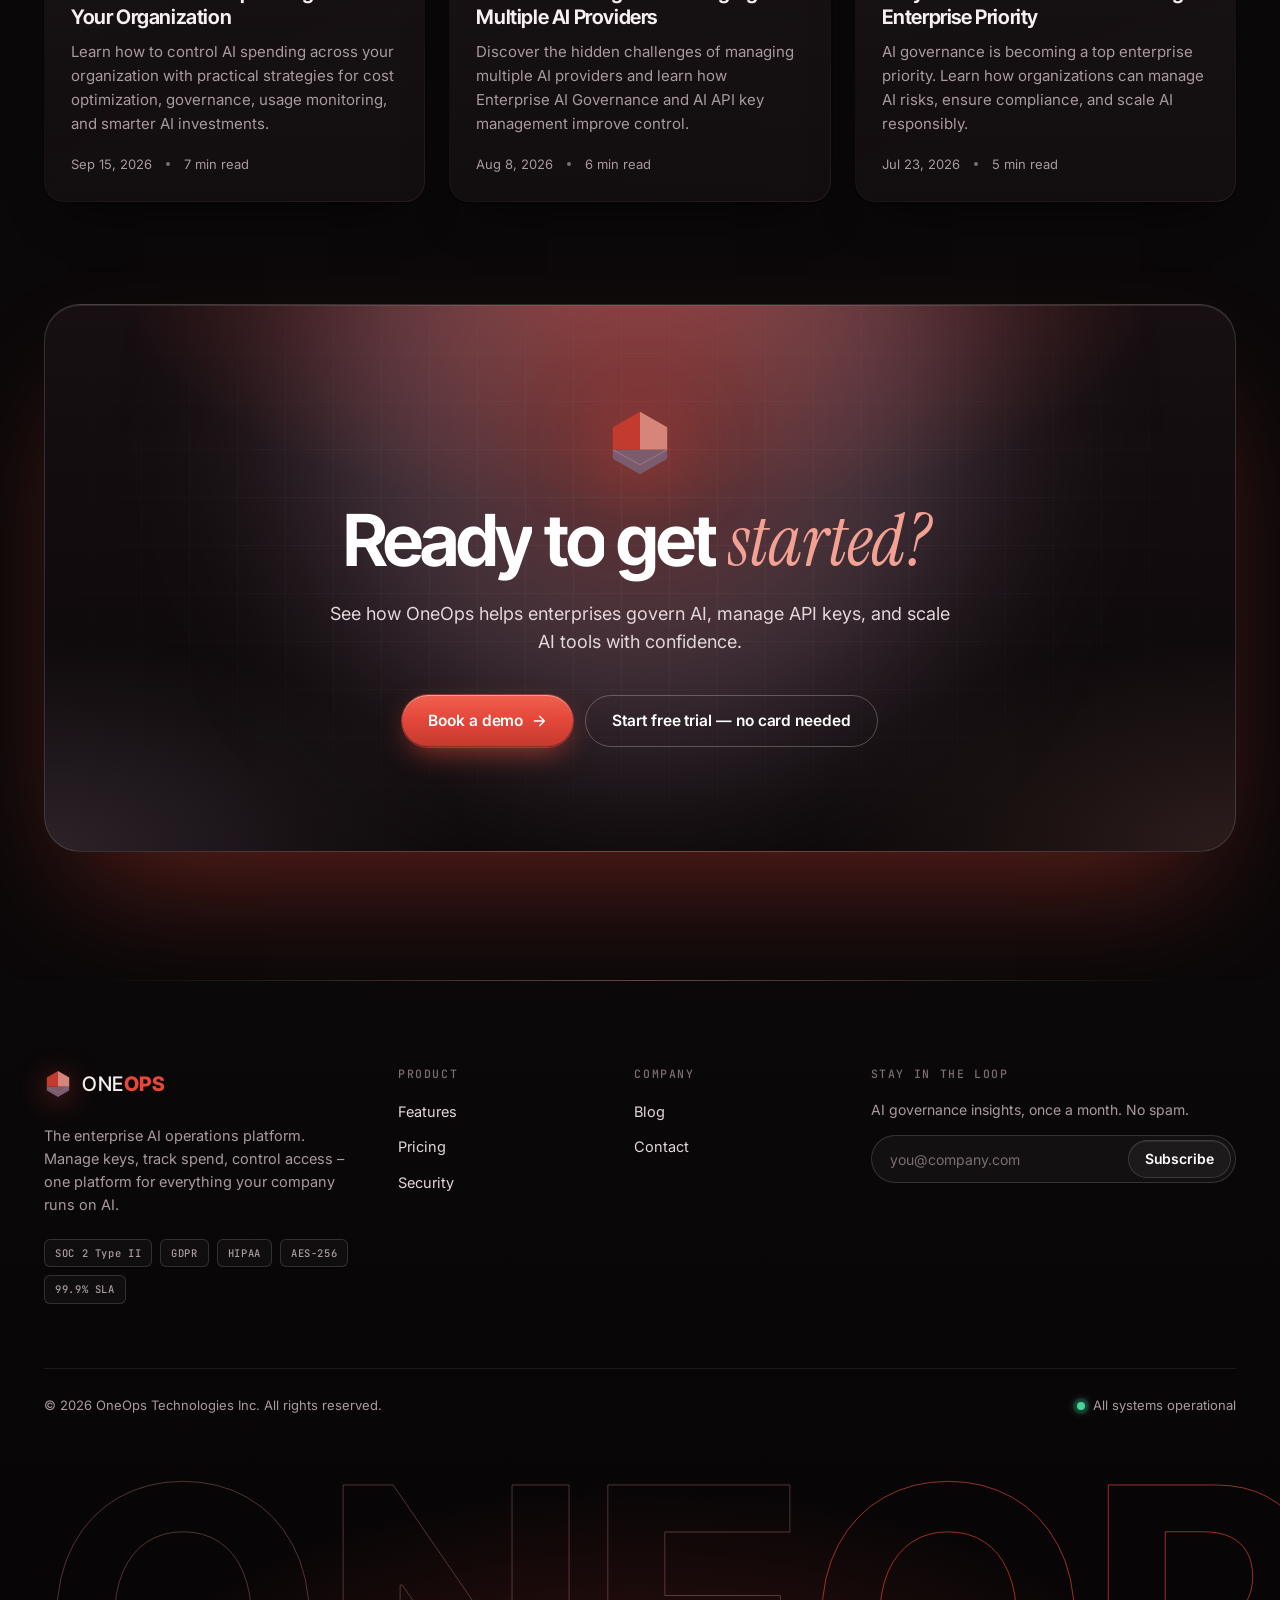
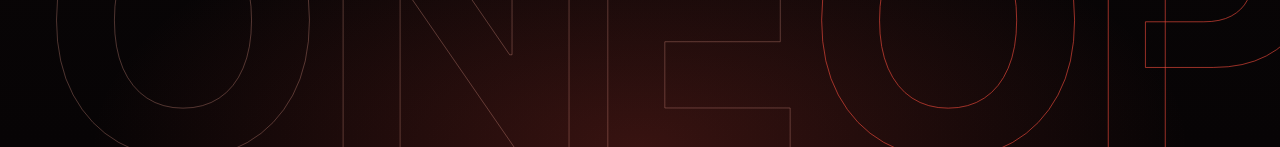
==== commit fd43bf03: "Set dark theme as default on initial load with light theme toggle support" ====
--- a/blog.html
+++ b/blog.html
@@ -5,11 +5,10 @@
   <meta name="viewport" content="width=device-width, initial-scale=1">
   <title>Blog | OneOps</title>
   <meta name="description" content="Discover strategies, frameworks, and practical solutions for governing AI, securing API keys, controlling spend, and scaling enterprise AI.">
-  <meta name="color-scheme" content="light dark">
-  <meta name="theme-color" media="(prefers-color-scheme: dark)" content="#0B0809">
-  <meta name="theme-color" media="(prefers-color-scheme: light)" content="#FDFBFC">
+  <meta name="color-scheme" content="dark light">
+  <meta name="theme-color" content="#0B0809">
   <script>
-  (function(){try{var s=localStorage.getItem("color-scheme")||localStorage.getItem("theme");var m=document.querySelector('meta[name="color-scheme"]');if(s==="light"||s==="dark"){if(m)m.content=s;document.documentElement.setAttribute('data-theme',s);}else if(window.matchMedia&&window.matchMedia('(prefers-color-scheme: light)').matches){document.documentElement.setAttribute('data-theme','light');}}catch(e){}})();
+  (function(){try{var s=localStorage.getItem("color-scheme")||localStorage.getItem("theme");if(s==="light"){document.documentElement.setAttribute('data-theme','light');var m=document.querySelector('meta[name="color-scheme"]');if(m)m.content='light';var tc=document.querySelector('meta[name="theme-color"]');if(tc)tc.content='#FDFBFC';}else{document.documentElement.setAttribute('data-theme','dark');var m=document.querySelector('meta[name="color-scheme"]');if(m)m.content='dark';}}catch(e){}})();
   </script>
   <link rel="icon" type="image/png" href="img/favicon.png">
   <link rel="preconnect" href="https://fonts.googleapis.com">
--- a/css/style.css
+++ b/css/style.css
@@ -142,55 +142,6 @@
   --shadow: inset 0 1px 0 #FFFFFF, 0 1px 3px rgba(26, 15, 18, .05), 0 20px 44px -22px rgba(26, 15, 18, .12);
   --shadow-lg: inset 0 1px 0 #FFFFFF, 0 2px 6px rgba(26, 15, 18, .04), 0 32px 70px -24px rgba(26, 15, 18, .14), 0 16px 40px -16px rgba(217, 56, 43, .12);
   --glow-red: 0 0 0 1px rgba(217, 56, 43, .25), 0 10px 30px -8px rgba(217, 56, 43, .35);
-}
-
-@media (prefers-color-scheme: light) {
-  :root:not([data-theme="dark"]):not(:has(> head > meta[name="color-scheme"][content="dark"])) {
-    color-scheme: light;
-
-    /* Surfaces */
-    --bg: #FDFBFC;
-    --bg-2: #F4EFF1;
-    --bg-3: #ECE4E7;
-    --surface: rgba(255, 255, 255, .88);
-    --surface-solid: #FFFFFF;
-    --surface-2: rgba(26, 15, 18, .04);
-
-    /* Ink */
-    --ink: #160D11;
-    --ink-2: #382B31;
-    --muted: #6B5B63;
-    --muted-2: #96868E;
-    --line: rgba(26, 15, 18, .08);
-    --line-2: rgba(26, 15, 18, .14);
-
-    /* Brand */
-    --red: #D9382B;
-    --red-600: #B9281D;
-    --red-700: #821A12;
-    --salmon: #C74838;
-    --mauve: #7C5370;
-    --charcoal: #EFE8EC;
-    --blush: rgba(217, 56, 43, .10);
-    --blush-2: rgba(217, 56, 43, .05);
-
-    /* Status */
-    --ok: #158055;
-    --ok-bg: rgba(21, 128, 85, .10);
-    --warn: #A15C00;
-    --warn-bg: rgba(217, 137, 10, .12);
-
-    --grad-brand: linear-gradient(100deg, #D9382B 0%, #C74838 50%, #7C5370 100%);
-
-    /* Derived */
-    --card-bg: linear-gradient(180deg, #FFFFFF 0%, #FAF8F9 100%);
-    --card-border: linear-gradient(160deg, rgba(255, 255, 255, .95) 0%, rgba(26, 15, 18, .09) 35%, rgba(26, 15, 18, .04) 70%, rgba(217, 56, 43, .14) 100%);
-    --card-border-hot: linear-gradient(160deg, rgba(217, 56, 43, .45) 0%, rgba(199, 72, 56, .25) 35%, rgba(26, 15, 18, .06) 65%, rgba(124, 83, 112, .3) 100%);
-    --shadow-sm: 0 1px 3px rgba(26, 15, 18, .06);
-    --shadow: inset 0 1px 0 #FFFFFF, 0 1px 3px rgba(26, 15, 18, .05), 0 20px 44px -22px rgba(26, 15, 18, .12);
-    --shadow-lg: inset 0 1px 0 #FFFFFF, 0 2px 6px rgba(26, 15, 18, .04), 0 32px 70px -24px rgba(26, 15, 18, .14), 0 16px 40px -16px rgba(217, 56, 43, .12);
-    --glow-red: 0 0 0 1px rgba(217, 56, 43, .25), 0 10px 30px -8px rgba(217, 56, 43, .35);
-  }
 }
 
 /* =========================================================
@@ -533,25 +484,6 @@
 :root[data-theme="light"] .theme-toggle .theme-toggle-moon,
 :root:has(> head > meta[name="color-scheme"][content="light"]) .theme-toggle .theme-toggle-moon {
   display: inline-flex; align-items: center; justify-content: center;
-}
-
-@media (prefers-color-scheme: light) {
-  :root:not([data-theme="dark"]):not(:has(> head > meta[name="color-scheme"][content="dark"])) .theme-toggle {
-    background: rgba(26, 15, 18, .04);
-    border-color: var(--line-2);
-    color: var(--ink-2);
-  }
-  :root:not([data-theme="dark"]):not(:has(> head > meta[name="color-scheme"][content="dark"])) .theme-toggle:hover {
-    background: rgba(26, 15, 18, .08);
-    border-color: rgba(26, 15, 18, .22);
-    color: var(--ink);
-  }
-  :root:not([data-theme="dark"]):not(:has(> head > meta[name="color-scheme"][content="dark"])) .theme-toggle .theme-toggle-sun {
-    display: none;
-  }
-  :root:not([data-theme="dark"]):not(:has(> head > meta[name="color-scheme"][content="dark"])) .theme-toggle .theme-toggle-moon {
-    display: inline-flex; align-items: center; justify-content: center;
-  }
 }
 
 /* =========================================================
